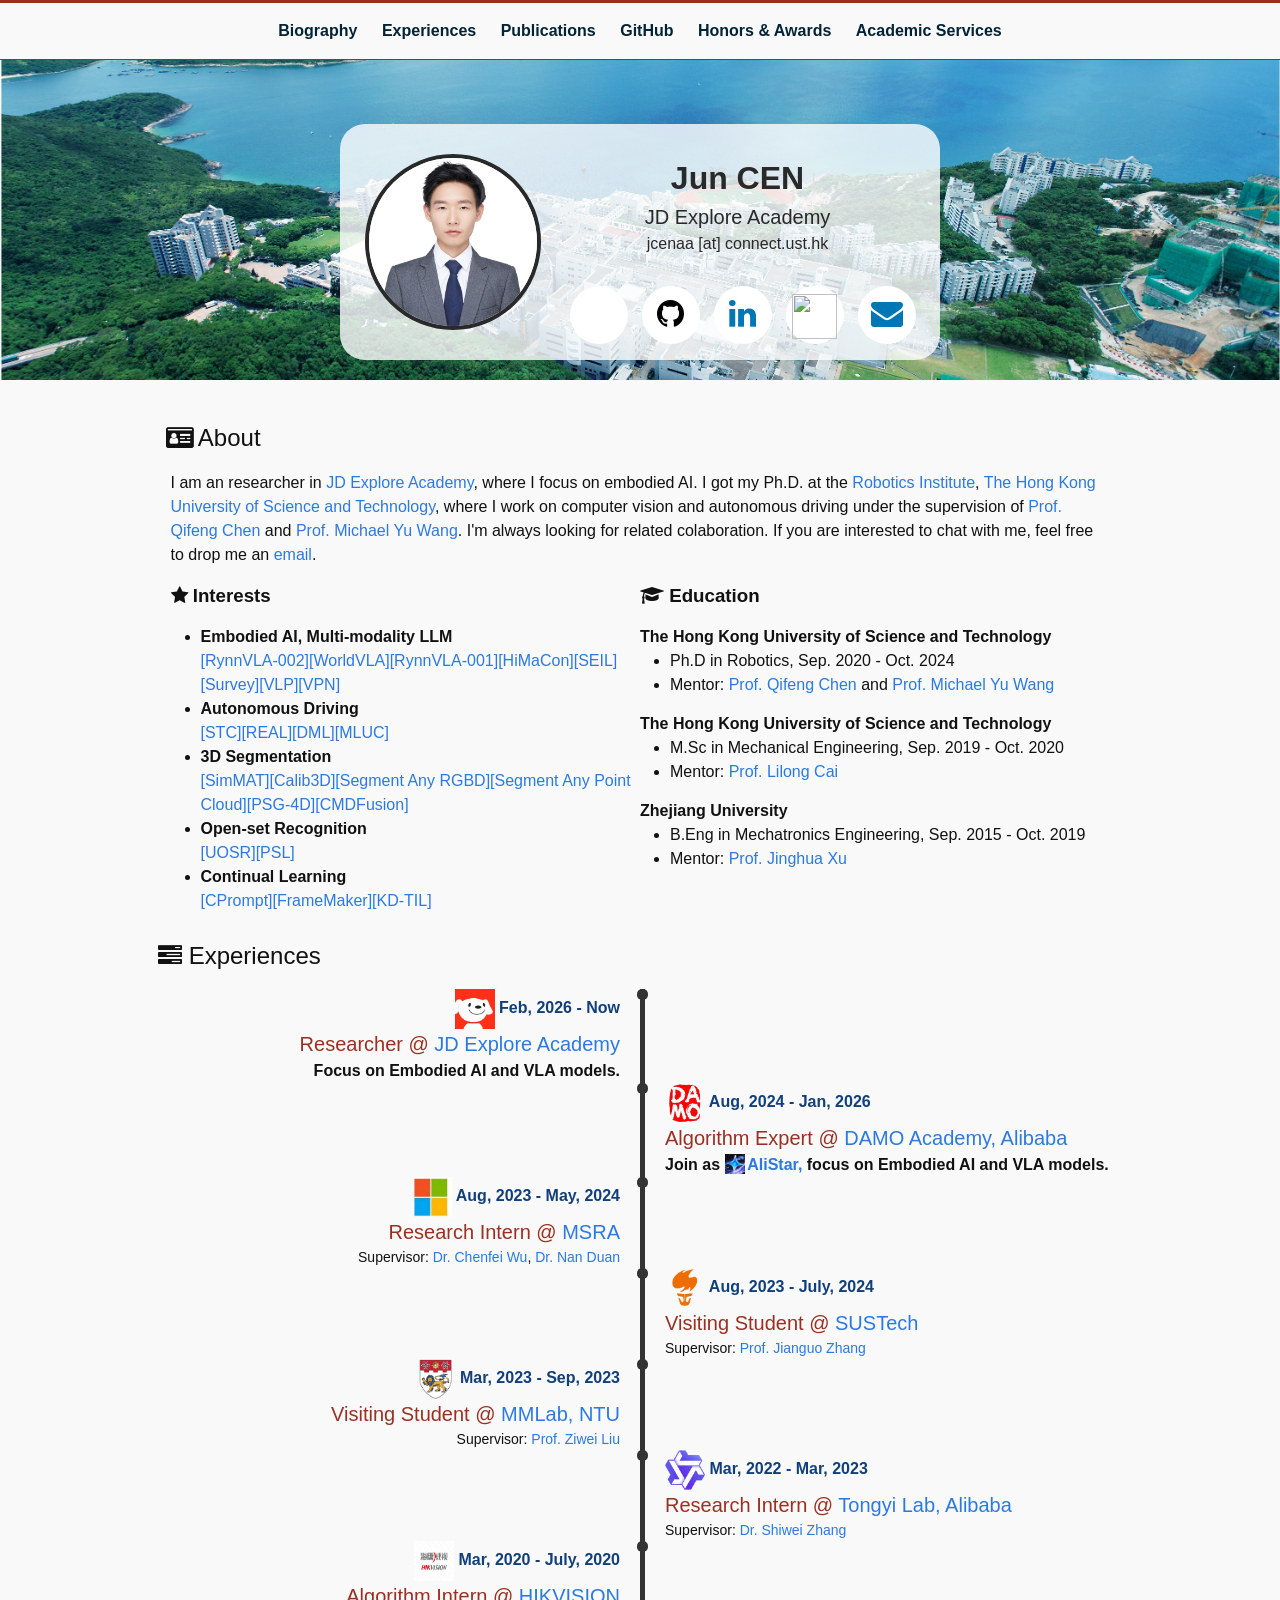
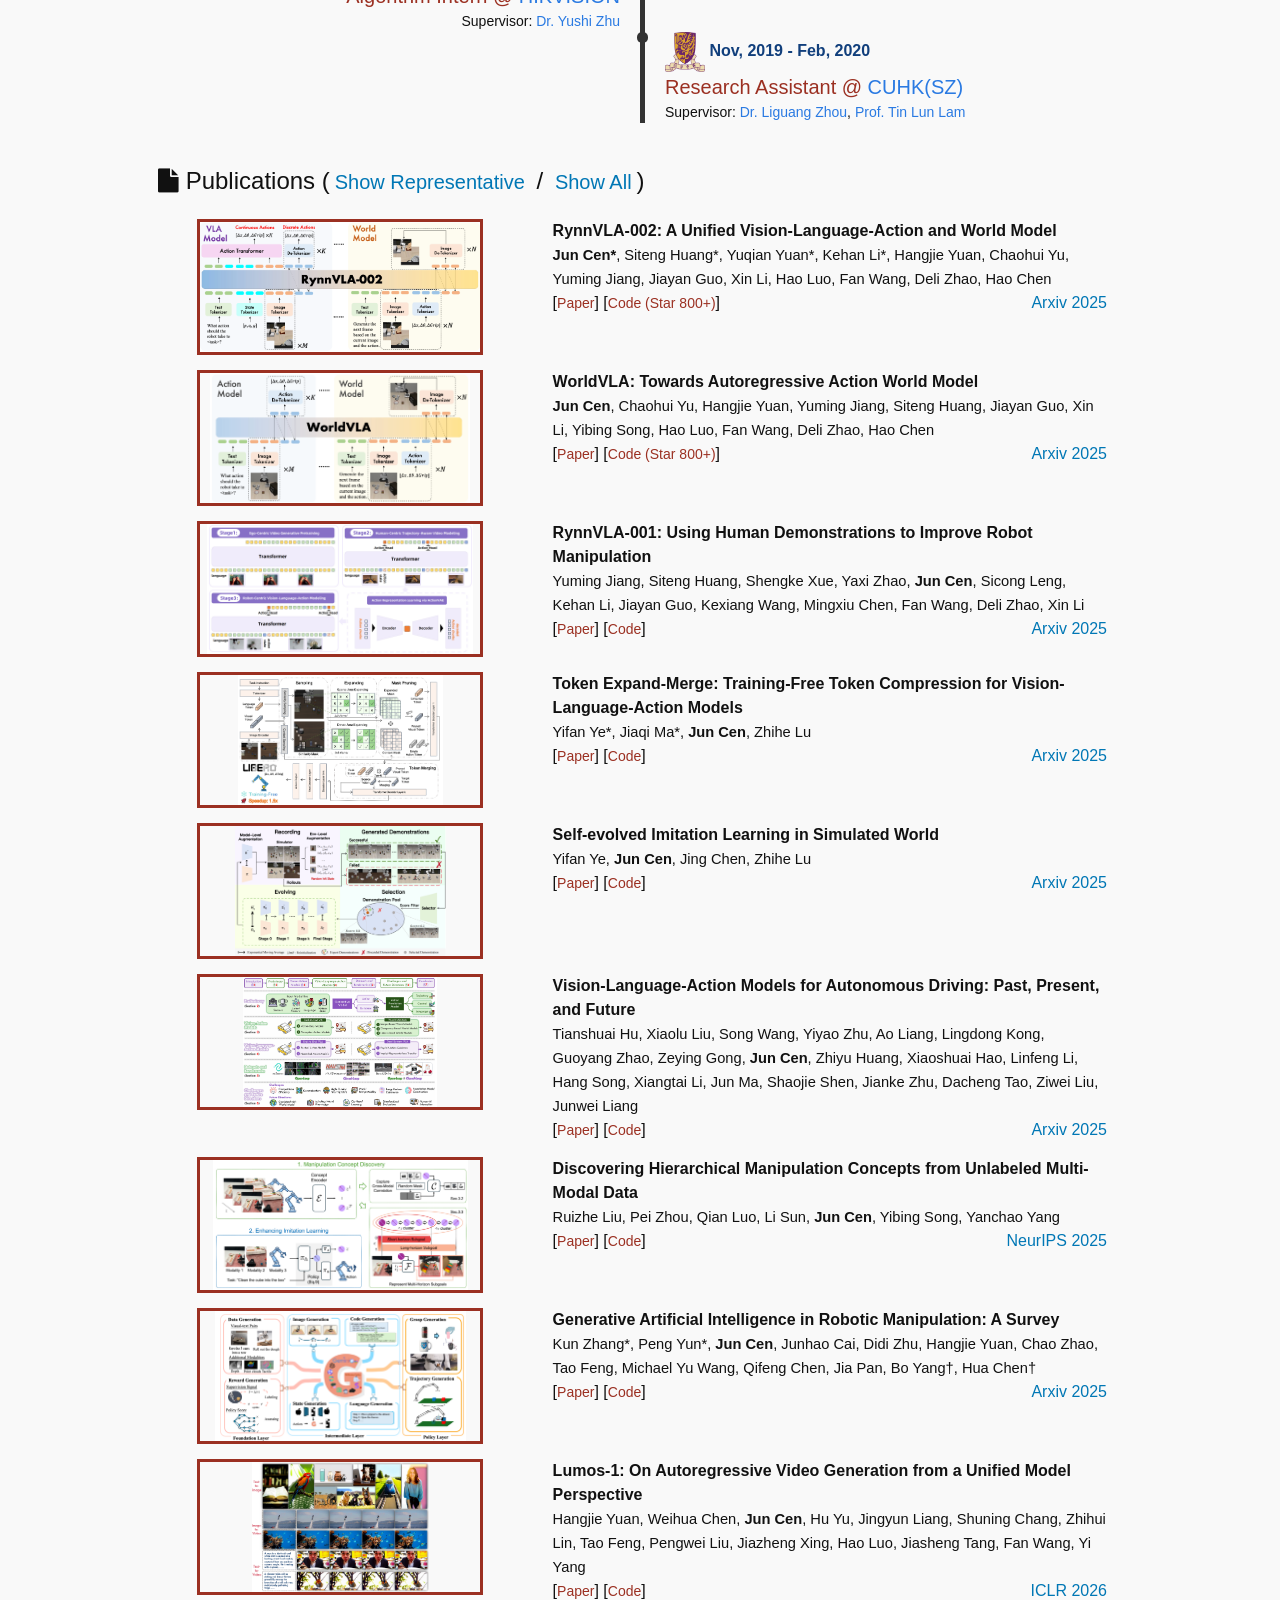
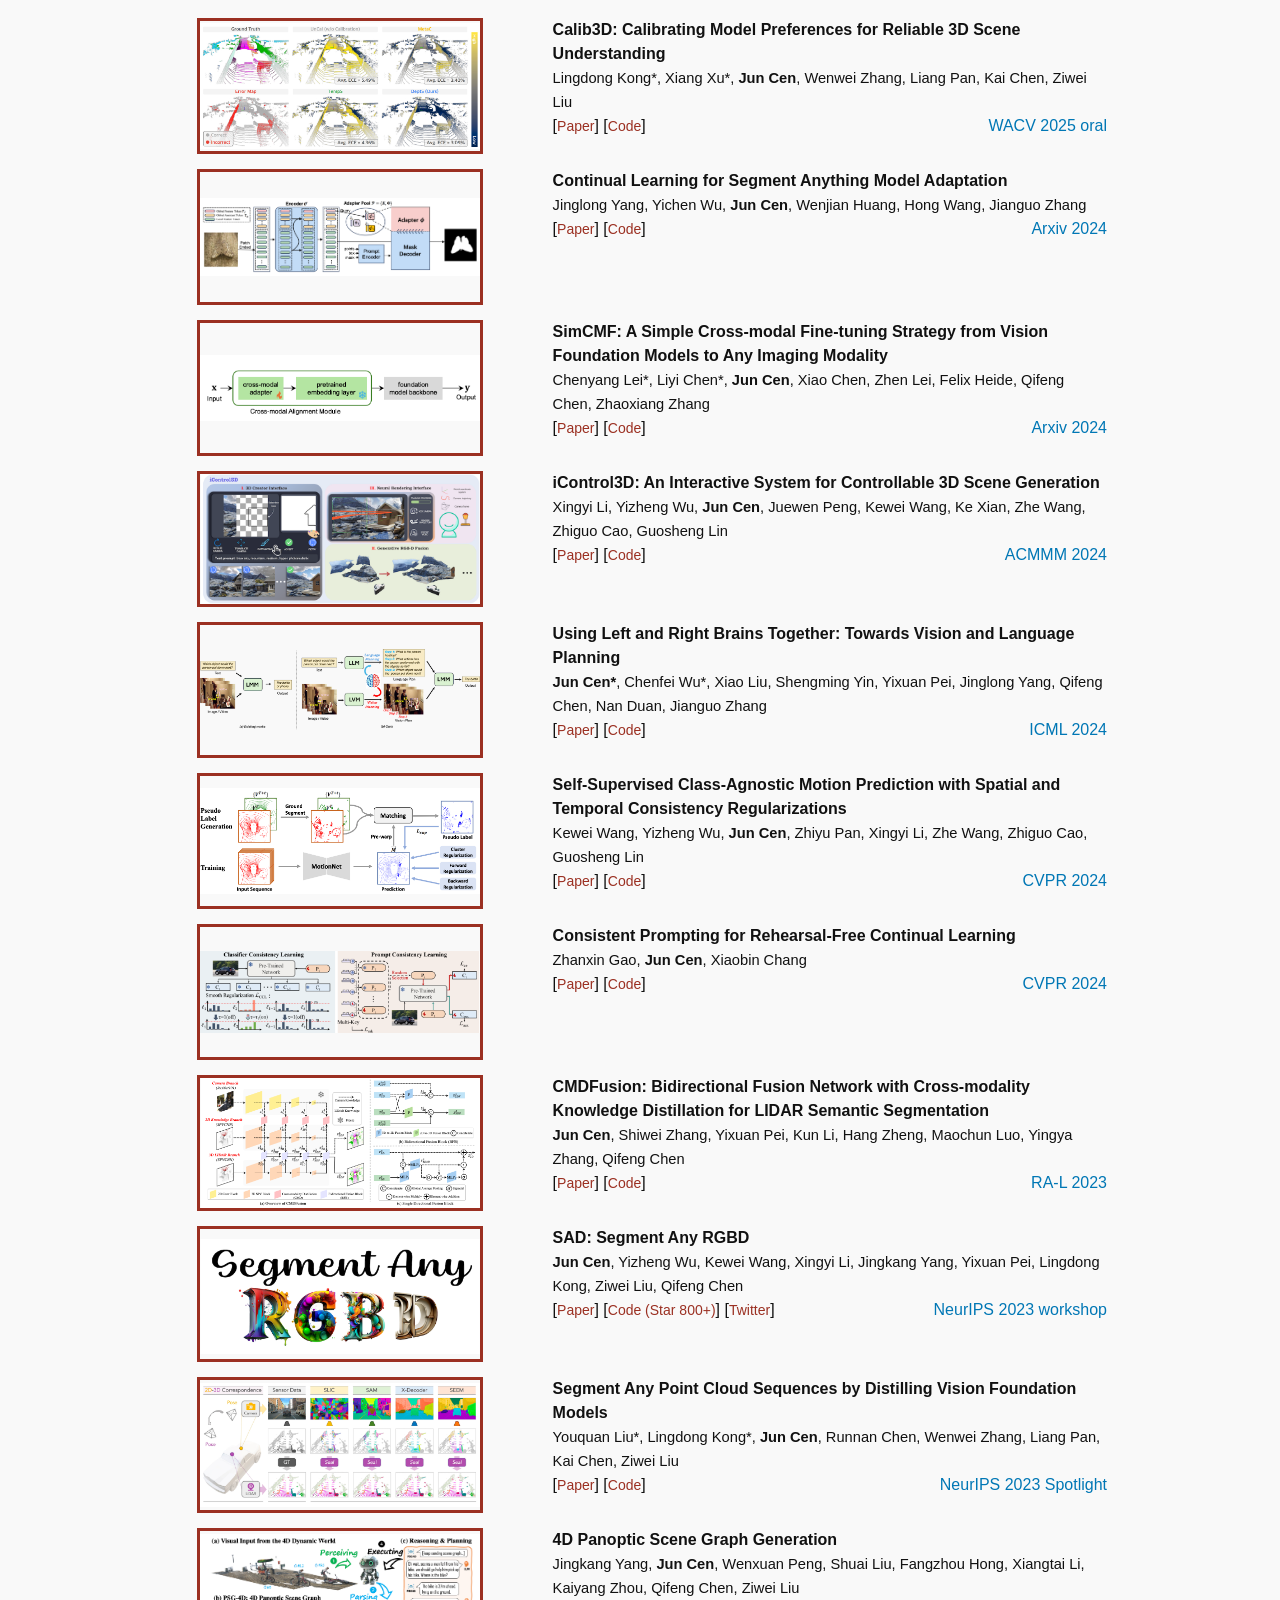
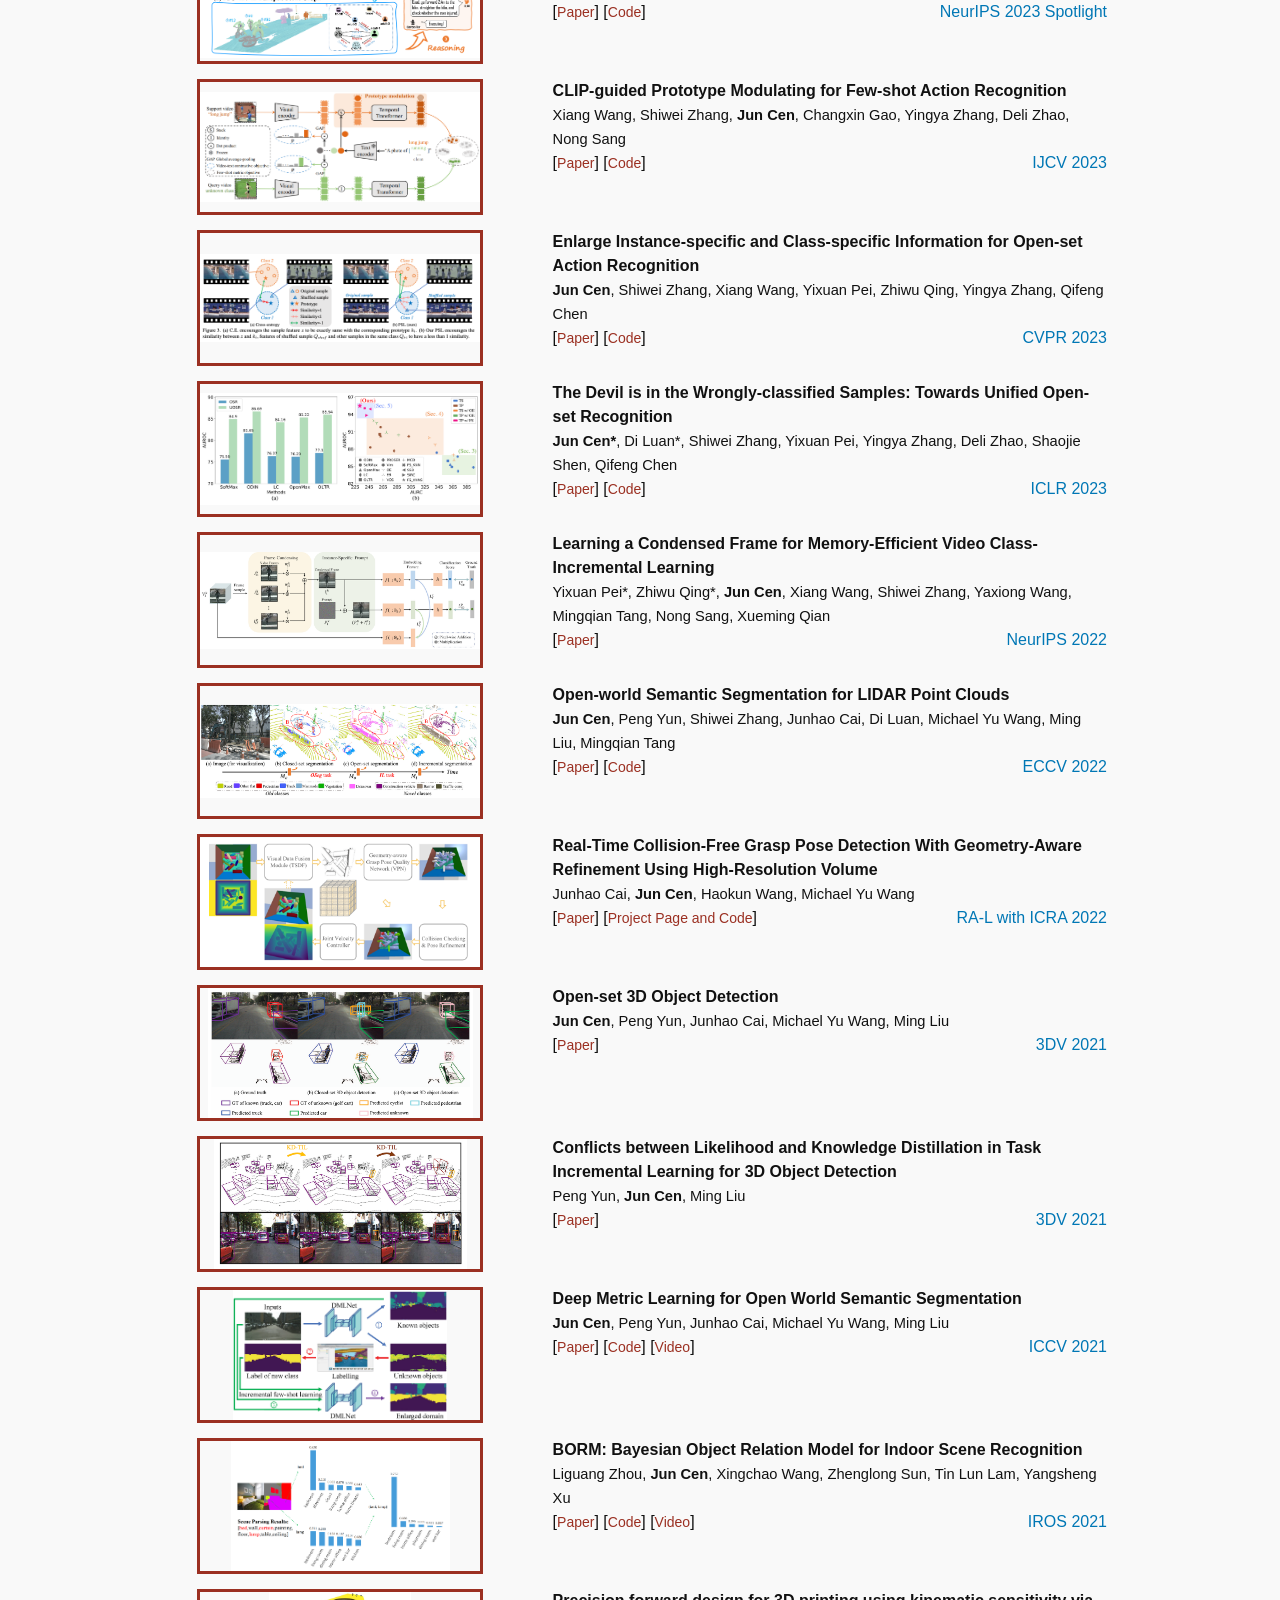
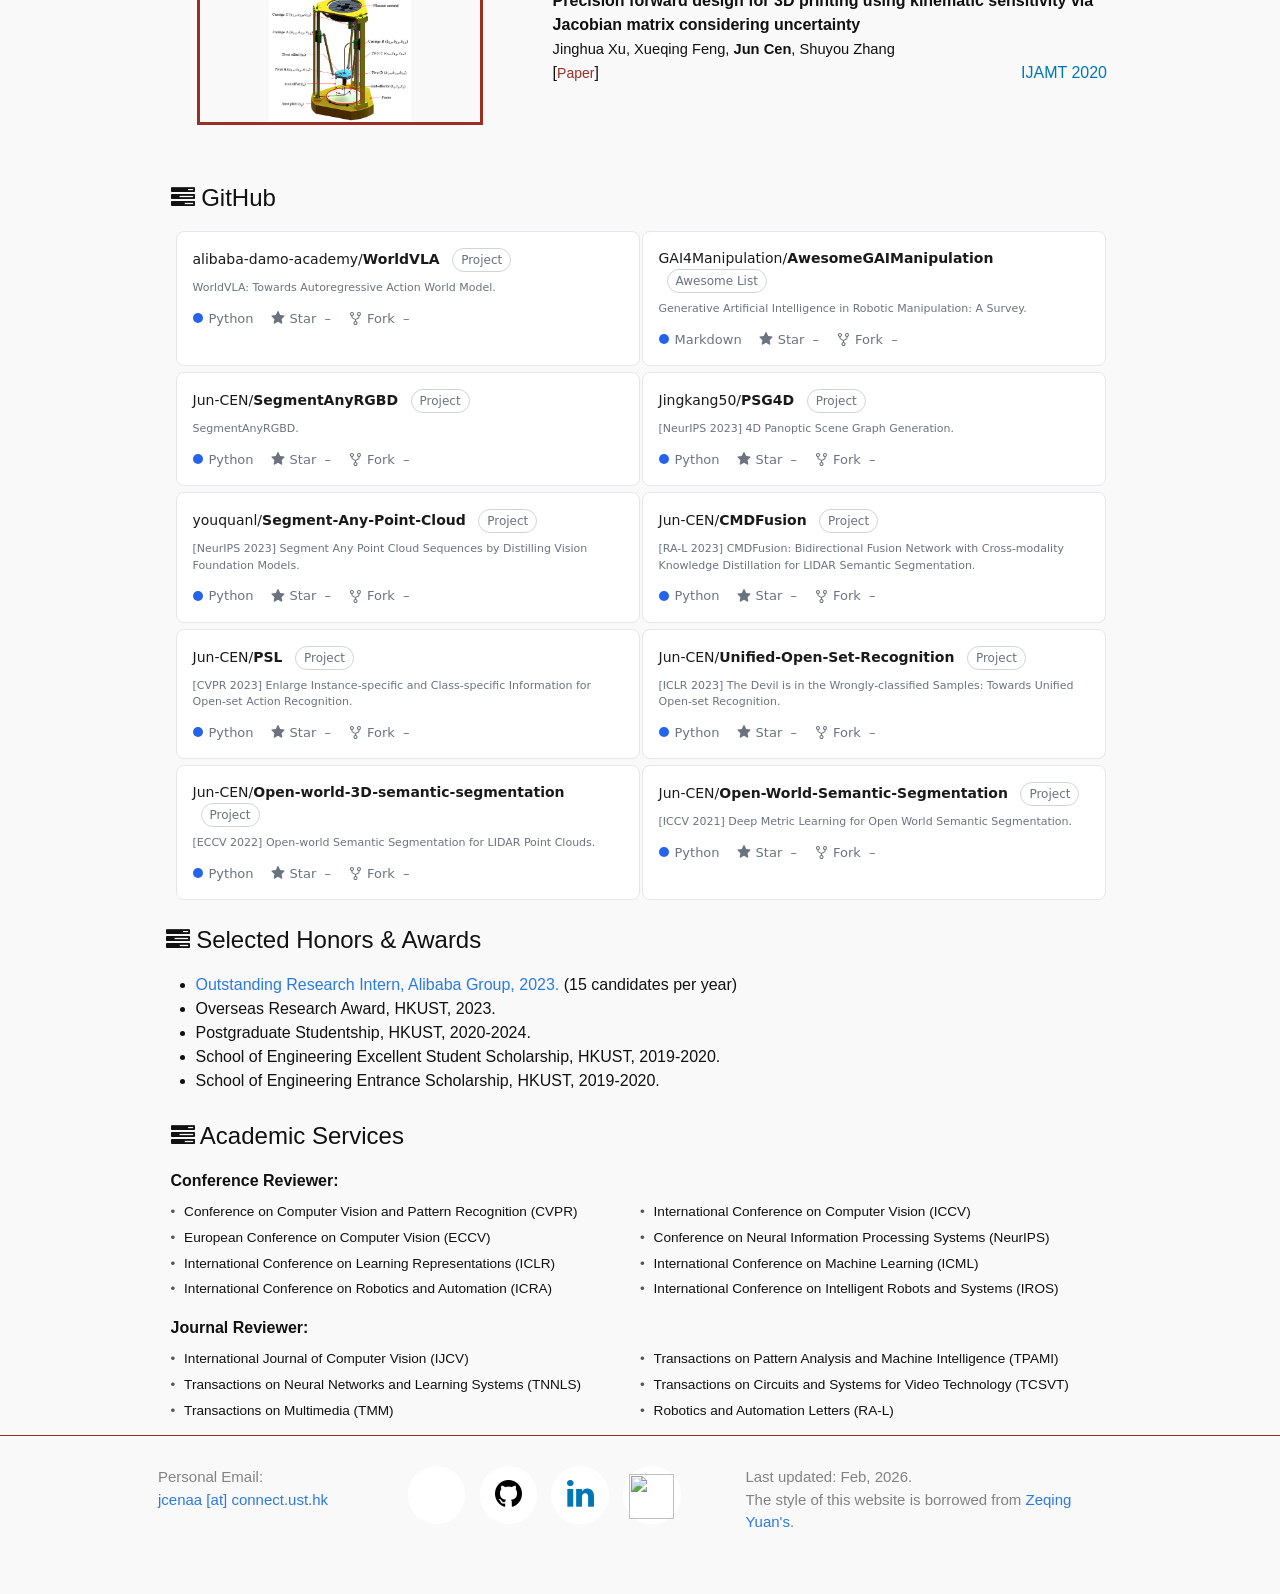
==== public/index.html @ 8b634d5b "Add public folder for Cloudflare deployment" ====
<!DOCTYPE html>
<html>

  <head>

  <!-- Global site tag (gtag.js) - Google Analytics -->
  <!-- <script async src="https://www.googletagmanager.com/gtag/js?id=G-RFR2GFKT75"></script>
  <script>
    window.dataLayer = window.dataLayer || [];
    function gtag(){dataLayer.push(arguments);}
    gtag('js', new Date());
  
    gtag('config', 'G-RFR2GFKT75');
  </script> -->
  <!-- Google Tag Manager -->
  <!-- <script>(function(w,d,s,l,i){w[l]=w[l]||[];w[l].push({'gtm.start':
  new Date().getTime(),event:'gtm.js'});var f=d.getElementsByTagName(s)[0],
  'https://www.googletagmanager.com/gtm.js?id='+i+dl;f.parentNode.insertBefore(j,f);
  j=d.createElement(s),dl=l!='dataLayer'?'&l='+l:'';j.async=true;j.src=
  })(window,document,'script','dataLayer','GTM-NC38VTD');</script> -->
  <!-- End Google Tag Manager -->

  <meta charset="utf-8">
  <meta http-equiv="X-UA-Compatible" content="IE=edge">
  <!-- <meta http-equiv="refresh" content="0; URL=https://cs.stanford.edu/~leoyuan/"> -->

  <meta name="viewport" content="width=device-width, initial-scale=1">
	  
	<!-- <meta name="google-site-verification" content="u_--0s_Uw50r4zCgRrzltkmFhNCduYOJwPGlKVTuNJU" /> -->

  <title>Jun CEN</title>
  <meta name="description" lang="en" content="This is an academic website for Will Hua">
  <meta name="keywords" lang="en" content="Jun CEN" />
  

  <link rel="shortcut icon" href="images/J.jpeg">
  <link rel="stylesheet" href="main.css">
  <link rel="stylesheet" href="css/custom.css">
  <link rel="stylesheet" href="https://maxcdn.bootstrapcdn.com/font-awesome/4.7.0/css/font-awesome.min.css">
  <link rel="stylesheet" href="css/academicons.css"/>
  <link rel="stylesheet" href="https://cdn.jsdelivr.net/gh/jpswalsh/academicons@1/css/academicons.min.css">


  <script src="js/jquery-2.1.3.min.js"> </script>

  <!--[if lt IE 9]>
<script src="//cdnjs.cloudflare.com/ajax/libs/html5shiv/r29/html5.min.js">
</script>
<![endif]-->

  <script type="text/javascript">
    function ShowHide(divId, linkDivId) {
        if(document.getElementById(divId).style.display == 'none') {
            document.getElementById(divId).style.display='block';
            document.getElementById(linkDivId).style.display='none'; // Hide the "read more" link
        }
        else {
            document.getElementById(divId).style.display = 'none';
        }
    }
  </script>

  <style>
    /* 为所有列表项设置样式 */
    li.indented {
        position: relative;
        padding-left: 90px; /* 这是对齐效果的关键，可以根据实际内容调整这个值 */
    }

    li.indented::before {
        content: attr(data-date);
        position: absolute;
        left: 0;
        top: 0;
        white-space: nowrap;
    }
  </style>
  

  
</head>


<body>

    <!-- Google Tag Manager (noscript) -->
<!-- <noscript><iframe src="https://www.googletagmanager.com/ns.html?id=GTM-NC38VTD"
height="0" width="0" style="display:none;visibility:hidden"></iframe></noscript> -->
<!-- End Google Tag Manager (noscript) -->

    <header class="site-header">

  <div class="wrapper">
<nav class="site-nav">
  <a href="#" class="menu-icon">
    <svg viewBox="0 0 18 15">
      <path fill="#424242" d="M18,1.484c0,0.82-0.665,1.484-1.484,1.484H1.484C0.665,2.969,0,2.304,0,1.484l0,0C0,0.665,0.665,0,1.484,0 h15.031C17.335,0,18,0.665,18,1.484L18,1.484z"/>
      <path fill="#424242" d="M18,7.516C18,8.335,17.335,9,16.516,9H1.484C0.665,9,0,8.335,0,7.516l0,0c0-0.82,0.665-1.484,1.484-1.484 h15.031C17.335,6.031,18,6.696,18,7.516L18,7.516z"/>
      <path fill="#424242" d="M18,13.516C18,14.335,17.335,15,16.516,15H1.484C0.665,15,0,14.335,0,13.516l0,0 c0-0.82,0.665-1.484,1.484-1.484h15.031C17.335,12.031,18,12.696,18,13.516L18,13.516z"/>
    </svg>
  </a>

  <div class="trigger">
    <a class="page-link" href="#bio"><b>Biography</b></a>
    <a class="page-link" href="#timeline"><b>Experiences</b></a>
    <a class="page-link" href="#publications"><b>Publications</b></a>
    <a class="page-link" href="#codebase"><b>GitHub</b></a>
    <a class="page-link" href="#awards"><b>Honors & Awards</b></a>
    <a class="page-link" href="#academicservices"><b>Academic Services </b></a>
    <!--<a class="page-link" href="#otherprojects">Projects</a>-->
    <!-- Button for Posts -->
  </div>
</nav>
  </div>
</header>

  <div id="profile-cover" class="cover shallow-bg img-responsive"> 
    <div id="profile-namecard" class="profile-wrapper wrapper-light">
      <div id="my-pic" class="profile-col profile-col-1">
        <img id="profile-avatar" src="images/myself.jpg" alt="Me" class="circle-img border-dark"-/>
      </div>
      <div id="my-contact" class="profile-col profile-col-2">
        <div id="my-name" class="text-grey-dark">
          Jun CEN<br>
        </div>
        <div id="my-title" class="text-grey">
          JD Explore Academy
        </div>
        <div id="my-email" class="text-grey-light">
          jcenaa [at] connect.ust.hk
        </div>

	</div>
        <div class="social-media">
          <a href="https://scholar.google.com/citations?user=7SKAhBwAAAAJ&hl=en" target="_blank" class="icon-button linkedin">
          <i class="ai ai-google-scholar-square icon-linkedin"></i>
            <span></span>
          </a>

          <a href="https://github.com/Jun-CEN" target="_blank" class="icon-button github">
            <i class="fa fa-github icon-github"></i>
            <span></span>
          </a>

          <a href="https://www.linkedin.com/in/jun-cen-45b995219/" target="_blank" class="icon-button linkedin">
            <i class="fa fa-linkedin icon-linkedin"></i>
            <span></span>
          </a>
         
          <!-- <a href="work/Resume_Jun_CEN.pdf" target="_blank" class="icon-button github">
            <i class="ai ai-cv icon-github"></i>
            <span></span>
          </a> -->
          <a href="https://www.xiaohongshu.com/user/profile/616ae887000000000201f2fa" class="icon-button xiaohongshu" aria-label="小红书" target="_blank" rel="noopener noreferrer">
            <i> <img src="https://cdn.simpleicons.org/xiaohongshu/FF2D55" alt="" width="45" height="45" style="vertical-align:middle;"> </i>
            <span></span>
          </a>

          <a href="mailto:jcenaa@connect.ust.hk" target="_blank" class="icon-button linkedin">
            <i class="fa fa-envelope icon-linkedin"></i>
            <span></span>
          </a>
        </div>
      </div>

      <!-- <div id="my-desc" class="profile-col profile-col-2 hide">
        <div id="my-desc-title">
          Another me.
        </div>
        <div id="my-desc-content">
          I enjoy running, traveling, hiking, movies, music and so much more<br>
        </div>
      </div> -->
    </div>
  </div>
  <!-- <script type="text/javascript">
    function deepFeature()
    {
      $('#profile-avatar').attr('src', 'images/self-portrait/deep-me.jpg');
      $('#profile-avatar').removeClass('border-dark');
      $('#profile-avatar').addClass('border-bright');

      $('#profile-cover').removeClass('shallow-bg');
      $('#profile-cover').addClass('deep-bg');
      
      $('#profile-namecard').removeClass('wrapper-light');
      $('#profile-namecard').addClass('wrapper-dark');
      
      $('#my-desc').removeClass('hide');
      $('#my-contact').addClass('hide');    
      // console.log('Move in now...');
    }

    function shallowFeature()
    {
      $('#profile-avatar').attr('src', 'images/self-portrait/me.jpg');
      $('#profile-avatar').removeClass('border-bright');
      $('#profile-avatar').addClass('border-dark');

      $('#profile-cover').removeClass('deep-bg');
      $('#profile-cover').addClass('shallow-bg');
      
      $('#profile-namecard').removeClass('wrapper-dark');
      $('#profile-namecard').addClass('wrapper-light');
      
      $('#my-contact').removeClass('hide');
      $('#my-desc').addClass('hide');
      // console.log('Move out now...');
    }

    $(function() { 
      $('#my-pic').hover(deepFeature, shallowFeature);
    })

  </script> -->

<div class="page-content">
<div class="wrapper">
<div id="bio" class="bio">

  <h1 class="md-heading text-left">
    <i class="fa fa-id-card" aria-hidden="true"></i>
    About
  </h1>
  <div class="bio-body" style="overflow:hidden;">
    <p>
      I am an researcher in <a href="https://baike.baidu.com/item/%E4%BA%AC%E4%B8%9C%E6%8E%A2%E7%B4%A2%E7%A0%94%E7%A9%B6%E9%99%A2/58115352" target="_blank">JD Explore Academy</a>, where I focus on embodied AI.
I got my Ph.D. at the <a href="http://ri.ust.hk" target="_blank">Robotics Institute</a>, <a href="https://www.ust.hk" target="_blank">The Hong Kong University of Science and Technology</a>, where I work on computer vision and autonomous driving under the supervision of <a href="https://cqf.io/" target="_blank">Prof. Qifeng Chen</a> and <a href="https://scholar.google.com/citations?user=Oo7c22wAAAAJ&hl=zh-CN" target="_blank">Prof. Michael Yu Wang</a>.
 
I'm always looking for related colaboration. If you are interested to chat with me, feel free to drop me an <a href="mailto:jcenaa@connect.ust.hk" target="_blank">email</a>.

      <br>
    </p>

    <div style="width: 50%; float:left">
			<h3>
		    <i class="fa fa-star" aria-hidden="true"></i>
		    <strong>Interests</strong>
			</h3>
      <ul>
        <!-- <li><b>Multi-modality</b></li> -->
        <li><b>Embodied AI, Multi-modality LLM</b></li>
        <a href="https://arxiv.org/pdf/2511.17502" target="_blank">[RynnVLA-002]</a><a href="https://arxiv.org/pdf/2506.21539" target="_blank">[WorldVLA]</a><a href="https://arxiv.org/pdf/2509.15212" target="_blank">[RynnVLA-001]</a><a href="https://neurips.cc/virtual/2025/poster/120127" target="_blank">[HiMaCon]</a><a href="https://arxiv.org/pdf/2509.19460" target="_blank">[SEIL]</a><a href="https://arxiv.org/pdf/2503.03464" target="_blank">[Survey]</a><a href="https://arxiv.org/abs/2402.10534" target="_blank">[VLP]</a><a href="https://ieeexplore.ieee.org/abstract/document/9681231" target="_blank">[VPN]</a>
        <li><b>Autonomous Driving</b></li>
        <a href="https://arxiv.org/abs/2403.13261" target="_blank">[STC]</a><a href="https://arxiv.org/abs/2207.01452" target="_blank">[REAL]</a><a href="https://arxiv.org/abs/2108.04562" target="_blank">[DML]</a><a href="https://arxiv.org/abs/2112.01135" target="_blank">[MLUC]</a>
        <li><b>3D Segmentation</b></li>
        <a href="https://arxiv.org/abs/2409.08083" target="_blank">[SimMAT]</a><a href="https://arxiv.org/abs/2403.17010" target="_blank">[Calib3D]</a><a href="https://arxiv.org/abs/2305.14207" target="_blank">[Segment Any RGBD]</a><a href="https://arxiv.org/abs/2306.09347" target="_blank">[Segment Any Point Cloud]</a><a href="https://arxiv.org/abs/2405.10305" target="_blank">[PSG-4D]</a><a href="https://arxiv.org/abs/2307.04091" target="_blank">[CMDFusion]</a>
        <li><b>Open-set Recognition</b></li>
        <a href="https://openreview.net/forum?id=xLr0I_xYGAs" target="_blank">[UOSR]</a><a href="https://arxiv.org/abs/2303.15467" target="_blank">[PSL]</a>
        <li><b>Continual Learning</b></li>
        <a href="https://arxiv.org/abs/2403.08568" target="_blank">[CPrompt]</a><a href="https://arxiv.org/abs/2211.00833" target="_blank">[FrameMaker]</a><a href="https://ieeexplore.ieee.org/abstract/document/9665922" target="_blank">[KD-TIL]</a>
      </ul>
    </div>

    <div style="width: 50%; float:right">
			<h3>
				<i class="fa fa-graduation-cap" aria-hidden="true"></i>
				<strong>Education</strong>
			</h3>
			<b>The Hong Kong University of Science and Technology</b><br>
			<ul>
        <li>Ph.D in Robotics, Sep. 2020 - Oct. 2024</li>
        <li>Mentor: <a href="https://cqf.io/" target="_blank">Prof. Qifeng Chen</a> and <a href="https://scholar.google.com/citations?user=Oo7c22wAAAAJ&hl=zh-CN" target="_blank">Prof. Michael Yu Wang</a> </li>
      </ul>
      <b>The Hong Kong University of Science and Technology</b><br>
        <ul>
          <li>M.Sc in Mechanical Engineering, Sep. 2019 - Oct. 2020</li>
          <li>Mentor: <a href="https://seng.hkust.edu.hk/about/people/faculty/lilong-cai" target="_blank">Prof. Lilong Cai</a></li>
        </ul>
      <b>Zhejiang University</b><br>
      <ul>
        <li>B.Eng in Mechatronics Engineering, Sep. 2015 - Oct. 2019</li>
        <li>Mentor: <a href="http://me.zju.edu.cn/meenglish/2016/1129/c15493a734703/page.htm" target="_blank">Prof. Jinghua Xu</a></li>
      </ul>
    </div>
  
  </div>
</div>

<!-- <div id="news" class="bio">
  <h1 class="md-heading text-left">
    <i class="fa fa-tasks" aria-hidden="true"></i>
    News
  </h1>  
  <ul>
    	<li class="indented" data-date="[Feb, 2024]"> Give a talk on <a href="https://arxiv.org/pdf/2402.03675.pdf">protein-protein interaction prediction</a> to <a href="https://jian-tang.com/students/">Jian Tang's group</a>. [<a href="files/ppiretrieval.pdf">Slide</a>]</li>
	<li class="indented" data-date="[Dec, 2023]"> Give a talk on <a href="https://arxiv.org/pdf/2304.14621.pdf">structure-based molecule design</a> at LoG2023 Montreal. [<a href="files/mudiff.pdf">Slide</a>][<a href="https://www.youtube.com/watch?v=Z5l-gaV-DUo">Video</a>]</li>
    	<li class="indented" data-date="[Nov, 2023]"> One paper accepted to 2nd Learning on Graphs Conference.</li>
    	<li class="indented" data-date="[Oct, 2023]"> One paper accepted to 37th Conference on Neural Information Processing Systems.</li>
    	<li class="indented" data-date="[Sep, 2023]"> One paper accepted to 12th International Conference on Complex Networks and their Applications.</li>
   	<li class="indented" data-date="[Oct, 2022]"> One paper accepted to 36th Conference on Neural Information Processing Systems, GLFrontiers, and selected for <b><span style="color: red;">Oral</span></b> presentation.</li>
   	<li class="indented" data-date="[Oct, 2022]"> Two papers accepted to 36th Conference on Neural Information Processing Systems, and one paper selected for <b><span style="color: red;">Spotlight</span></b> presentation.</li>
  </ul>
</div> -->

<!-- <div class="wrapper"> -->
  <div id="timeline" class="timeline-brief">
    <h1 class="md-heading text-left">
      <i class="fa fa-tasks" aria-hidden="true"></i>
      Experiences
    </h1>

      <div class="timeline-item">
        <div class="timeline-date">
          <img class="social-icon" src="images/jd_2.png"/>
          Feb, 2026 - Now
        </div>
        <div class="timeline-title">
          Researcher @ <a href="https://baike.baidu.com/item/%E4%BA%AC%E4%B8%9C%E6%8E%A2%E7%B4%A2%E7%A0%94%E7%A9%B6%E9%99%A2/58115352" target="_blank">JD Explore Academy</a>
        </div>
        <div class="timeline-desc">
          <b> Focus on Embodied AI and VLA models. </b>
          <div class="timeline-host">
            <!-- Supervisor: <a href="https://prokia.github.io/">Shuangjia Zheng</a> -->
          </div>
        </div>
      </div>
    
  
    <div class="timeline-body">
      <div class="timeline-item">
        <div class="timeline-date">
          <img class="social-icon" src="images/damo_logo_2.avif"/>
          Aug, 2024 - Jan, 2026
        </div>
        <div class="timeline-title">
          Algorithm Expert @ <a href="https://damo.alibaba.com/?language=zh" target="_blank">DAMO Academy, Alibaba</a>
        </div>
        <div class="timeline-desc">
          <b> Join as <img class="social-icon" src="images/alistar.png" style="width:20px; height:20px; vertical-align:middle; position:relative; top:-2px;"/>&#8201<a href="https://talent.alibaba.com/activity/ali-star?lang=zh" target="_blank">AliStar,</a> focus on Embodied AI and VLA models. </b>
          <div class="timeline-host">
            <!-- Supervisor: <a href="https://prokia.github.io/">Shuangjia Zheng</a> -->
          </div>
        </div>
      </div>
  
      
      <div class="timeline-item">
        <div class="timeline-date">
          <img class="social-icon" src="images/MSRA_3.jpg"/>
          Aug, 2023 - May, 2024
        </div>
        <div class="timeline-title">
          Research Intern @ <a href="https://www.msra.cn/" target="_blank">MSRA</a>
        </div>
        <div class="timeline-desc">
          <div class="timeline-host">
            Supervisor: <a href="https://chenfei-wu.github.io//" target="_blank">Dr. Chenfei Wu</a>, <a href="https://nanduan.github.io//" target="_blank">Dr. Nan Duan</a>
          </div>
        </div>
      </div>
  
      
      <div class="timeline-item">
        <div class="timeline-date">
          <img class="social-icon" src="images/SUSTech_3.png"/>
          Aug, 2023 - July, 2024
        </div>
        <div class="timeline-title">
          Visiting Student @ <a href="https://www.sustech.edu.cn/en/" target="_blank">SUSTech</a>
        </div>
        <div class="timeline-desc">
          <div class="timeline-host">
            Supervisor: <a href="https://www.sustech.edu.cn/en/faculties/zhangjianguo.html" target="_blank">Prof. Jianguo Zhang</a>
          </div>
        </div>
      </div>
  
      
      <div class="timeline-item">
        <div class="timeline-date">
          <img class="social-icon" src="images/ntu_logo_2.png"/>
          Mar, 2023 - Sep, 2023
        </div>
        <div class="timeline-title">
          Visiting Student @ <a href="https://www.mmlab-ntu.com/" target="_blank">MMLab, NTU</a>
        </div>
        <div class="timeline-desc">
        <div class="timeline-host">
          Supervisor: <a href="https://liuziwei7.github.io/" target="_blank">Prof. Ziwei Liu</a>
        </div>
      </div>
      </div>
  
        <div class="timeline-item">
          <div class="timeline-date">
            <img class="social-icon" src="images/tongyi.png"/>
            Mar, 2022 - Mar, 2023
          </div>
          <div class="timeline-title">
            Research Intern @ <a href="https://tongyi.aliyun.com/welcome" target="_blank">Tongyi Lab, Alibaba</a>
          </div>
          <div class="timeline-desc">
            <div class="timeline-host">
              Supervisor: <a href="https://scholar.google.com/citations?user=ZO3OQ-8AAAAJ&hl=en" target="_blank">Dr. Shiwei Zhang</a> 
            </div>
          </div>
        </div>
  
          <div class="timeline-item">
            <div class="timeline-date">
              <img class="social-icon" src="images/hikvision.jpg"/>
              Mar, 2020 - July, 2020
            </div>
            <div class="timeline-title">
              Algorithm Intern @ <a href="https://www.hikvision.com/en/" target="_blank">HIKVISION</a>
            </div>
            <div class="timeline-desc">
              <div class="timeline-host">
                Supervisor: <a href="https://ieeexplore.ieee.org/author/37088529015" target="_blank"> Dr. Yushi Zhu</a>
              </div>
            </div>
          </div>
      
          <div class="timeline-item">
            <div class="timeline-date">
              <img class="social-icon" src="images/cuhk_logo.png"/>
              Nov, 2019 - Feb, 2020
            </div>
            <div class="timeline-title">
              Research Assistant @ <a href="https://www.cuhk.edu.cn/en" target="_blank">CUHK(SZ)</a>
            </div>
            <div class="timeline-desc">
              <div class="timeline-host">
                Supervisor: <a href="https://sites.google.com/view/zhouliguang" target="_blank">Dr. Liguang Zhou</a>, <a href="https://sites.google.com/site/lamtinlun" target="_blank">Prof. Tin Lun Lam</a>
              </div>
            </div>
          </div>
  
    <br>
  </div>
  </div>


<div id="publications" class="publications">
  <h1 class="md-heading text-left">
    <i class="fa fa-file" aria-hidden="true"></i>
    Publications (<button class="custom-button" id="show-selected-btn"> Show Representative </button> / <button class="custom-button" id="show-all-btn"> Show All </button>)
  </h1>



  <div class="pub-list">

    <div class="pub" data-selected="true">
      <div class="pub-left">
        <img class="intro-img frame" src="images/rynnvla002.png">
      </div>
      <div class="pub-right">
        <div class="title">
          RynnVLA-002: A Unified Vision-Language-Action and World Model
        </div>
        <div class="authors">
          <font style="font-size: 11pt;">
            <b>Jun Cen*</b>, Siteng Huang*, Yuqian Yuan*, Kehan Li*, Hangjie Yuan, Chaohui Yu, Yuming Jiang, Jiayan Guo, Xin Li, Hao Luo, Fan Wang, Deli Zhao, Hao Chen
          </font>
        </div>
        <div class="publish">
          <span class="place">Arxiv 2025</span>
          <span class="place"></span>
        </div>
        <div class="tags">
          [<a class="tag" href="https://arxiv.org/pdf/2511.17502" target="_blank">Paper</a>]
          [<a class="tag" href="https://github.com/alibaba-damo-academy/WorldVLA" target="_blank">Code (Star 800+)</a>]
        </div>
      </div>
    </div>

    <div class="pub" data-selected="true">
      <div class="pub-left">
        <img class="intro-img frame" src="images/worldvla.png">
      </div>
      <div class="pub-right">
        <div class="title">
          WorldVLA: Towards Autoregressive Action World Model
        </div>
        <div class="authors">
          <font style="font-size: 11pt;">
            <b>Jun Cen</b>, Chaohui Yu, Hangjie Yuan, Yuming Jiang, Siteng Huang, Jiayan Guo, Xin Li, Yibing Song, Hao Luo, Fan Wang, Deli Zhao, Hao Chen
          </font>
        </div>
        <div class="publish">
          <span class="place">Arxiv 2025</span>
          <span class="place"></span>
        </div>
        <div class="tags">
          [<a class="tag" href="https://arxiv.org/pdf/2506.21539" target="_blank">Paper</a>]
          [<a class="tag" href="https://github.com/alibaba-damo-academy/WorldVLA" target="_blank">Code (Star 800+)</a>]
        </div>
      </div>
    </div>

    <div class="pub" data-selected="false">
      <div class="pub-left">
        <img class="intro-img frame" src="images/RynnVLA-001.png">
      </div>
      <div class="pub-right">
        <div class="title">
          RynnVLA-001: Using Human Demonstrations to Improve Robot Manipulation
        </div>
        <div class="authors">
          <font style="font-size: 11pt;">
            Yuming Jiang, Siteng Huang, Shengke Xue, Yaxi Zhao, <b>Jun Cen</b>, Sicong Leng, Kehan Li, Jiayan Guo, Kexiang Wang, Mingxiu Chen, Fan Wang, Deli Zhao, Xin Li
          </font>
        </div>
        <div class="publish">
          <span class="place">Arxiv 2025</span>
          <span class="place"></span>
        </div>
        <div class="tags">
          [<a class="tag" href="https://arxiv.org/pdf/2509.15212" target="_blank">Paper</a>]
          [<a class="tag" href="https://github.com/alibaba-damo-academy/RynnVLA-001" target="_blank">Code</a>]
        </div>
      </div>
    </div>

    <div class="pub" data-selected="true">
      <div class="pub-left">
        <img class="intro-img frame" src="images/token_merge.png">
      </div>
      <div class="pub-right">
        <div class="title">
          Token Expand-Merge: Training-Free Token Compression for Vision-Language-Action Models
        </div>
        <div class="authors">
          <font style="font-size: 11pt;">
            Yifan Ye*, Jiaqi Ma*, <b>Jun Cen</b>, Zhihe Lu
          </font>
        </div>
        <div class="publish">
          <span class="place">Arxiv 2025</span>
          <span class="place"></span>
        </div>
        <div class="tags">
          [<a class="tag" href="https://arxiv.org/abs/2512.09927" target="_blank">Paper</a>]
          [<a class="tag" href="hhttps://github.com/Jasper-aaa/TEAM-VLA" target="_blank">Code</a>]
        </div>
      </div>
    </div>

    <div class="pub" data-selected="true">
      <div class="pub-left">
        <img class="intro-img frame" src="images/self-evolve.png">
      </div>
      <div class="pub-right">
        <div class="title">
          Self-evolved Imitation Learning in Simulated World
        </div>
        <div class="authors">
          <font style="font-size: 11pt;">
            Yifan Ye, <b>Jun Cen</b>, Jing Chen, Zhihe Lu
          </font>
        </div>
        <div class="publish">
          <span class="place">Arxiv 2025</span>
          <span class="place"></span>
        </div>
        <div class="tags">
          [<a class="tag" href="https://arxiv.org/pdf/2509.19460" target="_blank">Paper</a>]
          [<a class="tag" href="https://github.com/Jasper-aaa/SEIL" target="_blank">Code</a>]
        </div>
      </div>
    </div>

    <div class="pub" data-selected="false">
      <div class="pub-left">
        <img class="intro-img frame" src="images/vla_ad.png">
      </div>
      <div class="pub-right">
        <div class="title">
          Vision-Language-Action Models for Autonomous Driving: Past, Present, and Future
        </div>
        <div class="authors">
          <font style="font-size: 11pt;">
           Tianshuai Hu, Xiaolu Liu, Song Wang, Yiyao Zhu, Ao Liang, Lingdong Kong, Guoyang Zhao, Zeying Gong, <b>Jun Cen</b>, Zhiyu Huang, Xiaoshuai Hao, Linfeng Li, Hang Song, Xiangtai Li, Jun Ma, Shaojie Shen, Jianke Zhu, Dacheng Tao, Ziwei Liu, Junwei Liang
          </font>
        </div>
        <div class="publish">
          <span class="place">Arxiv 2025</span>
          <span class="place"></span>
        </div>
        <div class="tags">
          [<a class="tag" href="https://arxiv.org/abs/2512.16760" target="_blank">Paper</a>]
          [<a class="tag" href="https://github.com/worldbench/awesome-vla-for-ad" target="_blank">Code</a>]
        </div>
      </div>
    </div>

    <div class="pub" data-selected="false">
      <div class="pub-left">
        <img class="intro-img frame" src="images/Himacon.png">
      </div>
      <div class="pub-right">
        <div class="title">
          Discovering Hierarchical Manipulation Concepts from Unlabeled Multi-Modal Data
        </div>
        <div class="authors">
          <font style="font-size: 11pt;">
            Ruizhe Liu, Pei Zhou, Qian Luo, Li Sun, <b>Jun Cen</b>, Yibing Song, Yanchao Yang
          </font>
        </div>
        <div class="publish">
          <span class="place">NeurIPS 2025</span>
          <span class="place"></span>
        </div>
        <div class="tags">
          [<a class="tag" href="" target="_blank">Paper</a>]
          [<a class="tag" href="" target="_blank">Code</a>]
        </div>
      </div>
    </div>

        <div class="pub" data-selected="true">
          <div class="pub-left">
            <img class="intro-img frame" src="images/survey.png">
          </div>
          <div class="pub-right">
            <div class="title">
              Generative Artificial Intelligence in Robotic Manipulation: A Survey
            </div>
            <div class="authors">
              <font style="font-size: 11pt;">
                Kun Zhang*, Peng Yun*, <b>Jun Cen</b>, Junhao Cai, Didi Zhu, Hangjie Yuan, Chao Zhao, Tao Feng, Michael Yu Wang, Qifeng Chen, Jia Pan, Bo Yang†, Hua Chen†
              </font>
            </div>
            <div class="publish">
              <span class="place">Arxiv 2025</span>
              <span class="place"></span>
            </div>
            <div class="tags">
              [<a class="tag" href="https://arxiv.org/pdf/2503.03464" target="_blank">Paper</a>]
              [<a class="tag" href="https://github.com/GAI4Manipulation/AwesomeGAIManipulation" target="_blank">Code</a>]
            </div>
          </div>
        </div>

        <div class="pub" data-selected="false">
          <div class="pub-left">
            <img class="intro-img frame" src="images/lumos.png">
          </div>
          <div class="pub-right">
            <div class="title">
              Lumos-1: On Autoregressive Video Generation from a Unified Model Perspective
            </div>
            <div class="authors">
              <font style="font-size: 11pt;">
                Hangjie Yuan, Weihua Chen, <b>Jun Cen</b>, Hu Yu, Jingyun Liang, Shuning Chang, Zhihui Lin, Tao Feng, Pengwei Liu, Jiazheng Xing, Hao Luo, Jiasheng Tang, Fan Wang, Yi Yang
              </font>
            </div>
            <div class="publish">
              <span class="place">ICLR 2026</span>
              <span class="place"></span>
            </div>
            <div class="tags">
              [<a class="tag" href="https://arxiv.org/pdf/2507.08801" target="_blank">Paper</a>]
              [<a class="tag" href="https://github.com/alibaba-damo-academy/Lumos" target="_blank">Code</a>]
            </div>
          </div>
        </div>

        <div class="pub" data-selected="false">
          <div class="pub-left">
            <img class="intro-img frame" src="images/wacv25.png">
          </div>
          <div class="pub-right">
            <div class="title">
              Calib3D: Calibrating Model Preferences for Reliable 3D Scene Understanding
            </div>
            <div class="authors">
              <font style="font-size: 11pt;">
                Lingdong Kong*, Xiang Xu*, <b>Jun Cen</b>, Wenwei Zhang, Liang Pan, Kai Chen, Ziwei Liu
              </font>
            </div>
            <div class="publish">
              <span class="place">WACV 2025 oral</span>
              <span class="place"></span>
            </div>
            <div class="tags">
              [<a class="tag" href="https://arxiv.org/pdf/2403.17010" target="_blank">Paper</a>]
              [<a class="tag" href="https://github.com/ldkong1205/Calib3D" target="_blank">Code</a>]
            </div>
          </div>
        </div>

        <div class="pub" data-selected="false">
          <div class="pub-left">
            <img class="intro-img frame" src="images/samcl.png">
          </div>
          <div class="pub-right">
            <div class="title">
              Continual Learning for Segment Anything Model Adaptation
            </div>
            <div class="authors">
              <font style="font-size: 11pt;">
                Jinglong Yang, Yichen Wu, <b>Jun Cen</b>, Wenjian Huang, Hong Wang, Jianguo Zhang
              </font>
            </div>
            <div class="publish">
              <span class="place">Arxiv 2024</span>
              <span class="place"></span>
            </div>
            <div class="tags">
              [<a class="tag" href="https://arxiv.org/pdf/2412.06418" target="_blank">Paper</a>]
              [<a class="tag" href="https://github.com/yangjl1215/CoSAM" target="_blank">Code</a>]
            </div>
          </div>
        </div>

        <div class="pub" data-selected="false">
          <div class="pub-left">
            <img class="intro-img frame" src="images/simcmf.png">
          </div>
          <div class="pub-right">
            <div class="title">
              SimCMF: A Simple Cross-modal Fine-tuning Strategy from Vision Foundation Models to Any Imaging Modality
            </div>
            <div class="authors">
              <font style="font-size: 11pt;">
                Chenyang Lei*, Liyi Chen*, <b>Jun Cen</b>, Xiao Chen, Zhen Lei, Felix Heide, Qifeng Chen, Zhaoxiang Zhang
              </font>
            </div>
            <div class="publish">
              <span class="place">Arxiv 2024</span>
              <span class="place"></span>
            </div>
            <div class="tags">
              [<a class="tag" href="https://arxiv.org/pdf/2411.18669" target="_blank">Paper</a>]
              [<a class="tag" href="https://github.com/mt-cly/SimCMF" target="_blank">Code</a>]
            </div>
          </div>
        </div>

        <div class="pub" data-selected="false">
          <div class="pub-left">
            <img class="intro-img frame" src="images/mm24.png">
          </div>
          <div class="pub-right">
            <div class="title">
              iControl3D: An Interactive System for Controllable 3D Scene Generation
            </div>
            <div class="authors">
              <font style="font-size: 11pt;">
                Xingyi Li, Yizheng Wu, <b>Jun Cen</b>, Juewen Peng, Kewei Wang, Ke Xian, Zhe Wang, Zhiguo Cao, Guosheng Lin
              </font>
            </div>
            <div class="publish">
              <span class="place">ACMMM 2024</span>
              <span class="place"></span>
            </div>
            <div class="tags">
              [<a class="tag" href="https://arxiv.org/pdf/2408.01678" target="_blank">Paper</a>]
              [<a class="tag" href="https://github.com/xingyi-li/iControl3D" target="_blank">Code</a>]
            </div>
          </div>
        </div>
        
        <div class="pub" data-selected="true">
          <div class="pub-left">
            <img class="intro-img frame" src="images/VLP.png">
          </div>
          <div class="pub-right">
            <div class="title">
              Using Left and Right Brains Together: Towards Vision and Language Planning
            </div>
            <div class="authors">
              <font style="font-size: 11pt;">
                <b>Jun Cen*</b>, Chenfei Wu*, Xiao Liu, Shengming Yin, Yixuan Pei, Jinglong Yang, Qifeng Chen, Nan Duan, Jianguo Zhang
              </font>
            </div>
            <div class="publish">
              <span class="place">ICML 2024</span>
              <span class="place"></span>
            </div>
            <div class="tags">
              [<a class="tag" href="https://arxiv.org/abs/2402.10534" target="_blank">Paper</a>]
              [<a class="tag" href="https://github.com/Jun-CEN" target="_blank">Code</a>]
            </div>
          </div>
        </div>
        
        <div class="pub">
          <div class="pub-left">
            <img class="intro-img frame" src="images/cvpr24-mp.png">
          </div>
          <div class="pub-right">
            <div class="title">
              Self-Supervised Class-Agnostic Motion Prediction with Spatial and Temporal Consistency Regularizations
            </div>
            <div class="authors">
              <font style="font-size: 11pt;">
                Kewei Wang, Yizheng Wu, <b>Jun Cen</b>, Zhiyu Pan, Xingyi Li, Zhe Wang, Zhiguo Cao, Guosheng Lin
              </font>
            </div>
            <div class="publish">
              <span class="place">CVPR 2024</span>
              <span class="place"></span>
            </div>
            <div class="tags">
              [<a class="tag" href="https://arxiv.org/abs/2403.13261" target="_blank">Paper</a>]
              [<a class="tag" href="https://github.com/kwwcv/SelfMotion" target="_blank">Code</a>]
            </div>
          </div>
        </div>
        
        <div class="pub">
          <div class="pub-left">
            <img class="intro-img frame" src="images/cvpr24-il.png">
          </div>
          <div class="pub-right">
            <div class="title">
              Consistent Prompting for Rehearsal-Free Continual Learning
            </div>
            <div class="authors">
              <font style="font-size: 11pt;">
                Zhanxin Gao, <b>Jun Cen</b>, Xiaobin Chang
              </font>
            </div>
            <div class="publish">
              <span class="place">CVPR 2024</span>
              <span class="place"></span>
            </div>
            <div class="tags">
              [<a class="tag" href="https://arxiv.org/abs/2403.08568" target="_blank">Paper</a>]
              [<a class="tag" href="https://github.com/Zhanxin-Gao/CPrompt" target="_blank">Code</a>]
            </div>
          </div>
        </div>
        
        <div class="pub" data-selected="true">
          <div class="pub-left">
            <img class="intro-img frame" src="images/iros_2023.png">
          </div>
          <div class="pub-right">
            <div class="title">
              CMDFusion: Bidirectional Fusion Network with Cross-modality Knowledge Distillation for LIDAR Semantic Segmentation
            </div>
            <div class="authors">
              <font style="font-size: 11pt;">
                <b>Jun Cen</b>, Shiwei Zhang, Yixuan Pei, Kun Li, Hang Zheng, Maochun Luo, Yingya Zhang, Qifeng Chen
              </font>
            </div>
            <div class="publish">
              <span class="place">RA-L 2023</span>
              <span class="place"></span>
            </div>
            <div class="tags">
              [<a class="tag" href="https://arxiv.org/abs/2307.04091" target="_blank">Paper</a>]
              [<a class="tag" href="https://github.com/Jun-CEN/CMDFusion" target="_blank">Code</a>]
            </div>
          </div>
        </div>

        <div class="pub" data-selected="true">
          <div class="pub-left">
            <img class="intro-img frame" src="images/logo_sad.png">
          </div>
          <div class="pub-right">
            <div class="title">
              SAD: Segment Any RGBD
            </div>
            <div class="authors">
              <font style="font-size: 11pt;">
                <b>Jun Cen</b>, Yizheng Wu, Kewei Wang, Xingyi Li, Jingkang Yang, Yixuan Pei, Lingdong Kong, Ziwei Liu, Qifeng Chen
                <br>
              </font>
            </div>
            <div class="publish">
              <span class="place">NeurIPS 2023 workshop</span>
              <span class="place"></span>
            </div>
            <div class="tags">
              [<a class="tag" href="https://arxiv.org/abs/2305.14207" target="_blank">Paper</a>]
              [<a class="tag" href="https://github.com/Jun-CEN/SegmentAnyRGBD" target="_blank">Code (Star 800+)</a>]
              [<a class="tag" href="https://twitter.com/liuziwei7/status/1651461200956514306?s=46&t=MqA7wuLxDqLOBW0TfTNOMA" target="_blank">Twitter</a>]
            </div>
          </div>
        </div>
        
        <div class="pub">
          <div class="pub-left">
            <img class="intro-img frame" src="images/seg_pt.png">
          </div>
          <div class="pub-right">
            <div class="title">
              Segment Any Point Cloud Sequences by Distilling Vision Foundation Models
            </div>
            <div class="authors">
              <font style="font-size: 11pt;">
                Youquan Liu*, Lingdong Kong*, <b>Jun Cen</b>, Runnan Chen, Wenwei Zhang, Liang Pan, Kai Chen, Ziwei Liu
              </font>
            </div>
            <div class="publish">
              <span class="place">NeurIPS 2023 Spotlight</span>
              <span class="place"></span>
            </div>
            <div class="tags">
              [<a class="tag" href="https://arxiv.org/abs/2306.09347" target="_blank">Paper</a>]
              [<a class="tag" href="https://github.com/youquanl/Segment-Any-Point-Cloud" target="_blank">Code</a>]
            </div>
          </div>
        </div>
        
        <div class="pub">
          <div class="pub-left">
            <img class="intro-img frame" src="images/psg4d.png">
          </div>
          <div class="pub-right">
            <div class="title">
              4D Panoptic Scene Graph Generation
            </div>
            <div class="authors">
              <font style="font-size: 11pt;">
                Jingkang Yang, <b>Jun Cen</b>, Wenxuan Peng, Shuai Liu, Fangzhou Hong, Xiangtai Li, Kaiyang Zhou, Qifeng Chen, Ziwei Liu
              </font>
            </div>
            <div class="publish">
              <span class="place">NeurIPS 2023 Spotlight</span>
              <span class="place"></span>
            </div>
            <div class="tags">
              [<a class="tag" href="https://arxiv.org/abs/2405.10305" target="_blank">Paper</a>]
              [<a class="tag" href="https://github.com/Jingkang50/PSG4D" target="_blank">Code</a>]
            </div>
          </div>
        </div>
        
        <div class="pub">
          <div class="pub-left">
            <img class="intro-img frame" src="images/CLIPFSAR_arch.png">
          </div>
          <div class="pub-right">
            <div class="title">
              CLIP-guided Prototype Modulating for Few-shot Action Recognition
            </div>
            <div class="authors">
              <font style="font-size: 11pt;">
                Xiang Wang, Shiwei Zhang, <b>Jun Cen</b>, Changxin Gao, Yingya Zhang, Deli Zhao, Nong Sang
              </font>
            </div>
            <div class="publish">
              <span class="place">IJCV 2023</span>
              <span class="place"></span>
            </div>
            <div class="tags">
              [<a class="tag" href="https://arxiv.org/abs/2303.02982" target="_blank">Paper</a>]
              [<a class="tag" href="https://github.com/alibaba-mmai-research/CLIP-FSAR" target="_blank">Code</a>]
            </div>
          </div>
        </div>
        
        <div class="pub" data-selected="true">
          <div class="pub-left">
            <img class="intro-img frame" src="images/cvpr_2023.png">
          </div>
          <div class="pub-right">
            <div class="title">
              Enlarge Instance-specific and Class-specific Information for Open-set Action Recognition
            </div>
            <div class="authors">
              <font style="font-size: 11pt;">
                <b>Jun Cen</b>, Shiwei Zhang, Xiang Wang, Yixuan Pei, Zhiwu Qing, Yingya Zhang, Qifeng Chen
              </font>
            </div>
            <div class="publish">
              <span class="place">CVPR 2023</span>
            </div>
            <div class="tags">
              [<a class="tag" href="https://arxiv.org/abs/2303.15467" target="_blank">Paper</a>]
              [<a class="tag" href="https://github.com/Jun-CEN/PSL" target="_blank">Code</a>]
            </div>
          </div>
        </div>
        
        <div class="pub" data-selected="true">
          <div class="pub-left">
            <img class="intro-img frame" src="images/iclr_2023.png">
          </div>
          <div class="pub-right">
            <div class="title">
              The Devil is in the Wrongly-classified Samples: Towards Unified Open-set Recognition
            </div>
            <div class="authors">
              <font style="font-size: 11pt;">
                <b>Jun Cen*</b>, Di Luan*, Shiwei Zhang, Yixuan Pei, Yingya Zhang, Deli Zhao, Shaojie Shen, Qifeng Chen
              </font>
            </div>
            <div class="publish">
              <span class="place">ICLR 2023</span>
            </div>
            <div class="tags">
              [<a class="tag" href="https://openreview.net/forum?id=xLr0I_xYGAs" target="_blank">Paper</a>]
              [<a class="tag" href="https://github.com/Jun-CEN/Unified_Open_Set_Recognition" target="_blank">Code</a>]
            </div>
          </div>
        </div>
        
        <div class="pub">
          <div class="pub-left">
            <img class="intro-img frame" src="images/nips2022.png">
          </div>
          <div class="pub-right">
            <div class="title">
              Learning a Condensed Frame for Memory-Efficient Video Class-Incremental Learning
            </div>
            <div class="authors">
              <font style="font-size: 11pt;">
                Yixuan Pei*, Zhiwu Qing*, <b>Jun Cen</b>, Xiang Wang, Shiwei Zhang, Yaxiong Wang, Mingqian Tang, Nong Sang, Xueming Qian
              </font>
            </div>
            <div class="publish">
              <span class="place">NeurIPS 2022</span>
            </div>
            <div class="tags">
              [<a class="tag" href="https://arxiv.org/abs/2211.00833" target="_blank">Paper</a>]
            </div>
          </div>
        </div>
        
        <div class="pub" data-selected="true">
          <div class="pub-left">
            <img class="intro-img frame" src="images/eccv2022_2.png">
          </div>
          <div class="pub-right">
            <div class="title">
              Open-world Semantic Segmentation for LIDAR Point Clouds
            </div>
            <div class="authors">
              <font style="font-size: 11pt;">
                <b>Jun Cen</b>, Peng Yun, Shiwei Zhang, Junhao Cai, Di Luan, Michael Yu Wang, Ming Liu, Mingqian Tang
              </font>
            </div>
            <div class="publish">
              <span class="place">ECCV 2022</span>
            </div>
            <div class="tags">
              [<a class="tag" href="https://arxiv.org/abs/2207.01452" target="_blank">Paper</a>]
              [<a class="tag" href="https://github.com/Jun-CEN/Open_world_3D_semantic_segmentation" target="_blank">Code</a>]
            </div>
          </div>
        </div>
        
        <div class="pub">
          <div class="pub-left">
            <img class="intro-img frame" src="images/ral2022.png">
          </div>
          <div class="pub-right">
            <div class="title">
              Real-Time Collision-Free Grasp Pose Detection With Geometry-Aware Refinement Using High-Resolution Volume
            </div>
            <div class="authors">
              <font style="font-size: 11pt;">
                Junhao Cai, <b>Jun Cen</b>, Haokun Wang, Michael Yu Wang
              </font>
            </div>
            <div class="publish">
              <span class="place">RA-L with ICRA 2022</span>
            </div>
            <div class="tags">
              [<a class="tag" href="https://ieeexplore.ieee.org/abstract/document/9681231" target="_blank">Paper</a>]
              [<a class="tag" href="https://sites.google.com/view/vpn-icra2022" target="_blank">Project Page and Code</a>]
            </div>
          </div>
        </div>
        
        <div class="pub" data-selected="true">
          <div class="pub-left">
            <img class="intro-img frame" src="images/3dv_2021.png">
          </div>
          <div class="pub-right">
            <div class="title">
              Open-set 3D Object Detection
            </div>
            <div class="authors">
              <font style="font-size: 11pt;">
                <b>Jun Cen</b>, Peng Yun, Junhao Cai, Michael Yu Wang, Ming Liu
              </font>
            </div>
            <div class="publish">
              <span class="place">3DV 2021</span>
            </div>
            <div class="tags">
              [<a class="tag" href="https://arxiv.org/abs/2112.01135" target="_blank">Paper</a>]
            </div>
          </div>
        </div>
        
        <div class="pub">
          <div class="pub-left">
            <img class="intro-img frame" src="images/3dv_il.png">
          </div>
          <div class="pub-right">
            <div class="title">
              Conflicts between Likelihood and Knowledge Distillation in Task Incremental Learning for 3D Object Detection
            </div>
            <div class="authors">
              <font style="font-size: 11pt;">
                Peng Yun, <b>Jun Cen</b>, Ming Liu
              </font>
            </div>
            <div class="publish">
              <span class="place">3DV 2021</span>
            </div>
            <div class="tags">
              [<a class="tag" href="https://ieeexplore.ieee.org/abstract/document/9665922" target="_blank">Paper</a>]
            </div>
          </div>
        </div>
        
        <div class="pub" data-selected="true">
          <div class="pub-left">
            <img class="intro-img frame" src="images/head_3.jpg">
          </div>
          <div class="pub-right">
            <div class="title">
              Deep Metric Learning for Open World Semantic Segmentation
            </div>
            <div class="authors">
              <font style="font-size: 11pt;">
                <b>Jun Cen</b>, Peng Yun, Junhao Cai, Michael Yu Wang, Ming Liu
              </font>
            </div>
            <div class="publish">
              <span class="place">ICCV 2021</span>
            </div>
            <div class="tags">
              [<a class="tag" href="https://arxiv.org/abs/2108.04562" target="_blank">Paper</a>]
              [<a class="tag" href="https://github.com/Jun-CEN/Open-World-Semantic-Segmentation" target="_blank">Code</a>]
              [<a class="tag" href="https://youtu.be/t1vl7MzGb2Q" target="_blank">Video</a>]
            </div>
          </div>
        </div>
        
        <div class="pub">
          <div class="pub-left">
            <img class="intro-img frame" src="images/iros2021.png">
          </div>
          <div class="pub-right">
            <div class="title">
              BORM: Bayesian Object Relation Model for Indoor Scene Recognition
            </div>
            <div class="authors">
              <font style="font-size: 11pt;">
                Liguang Zhou, <b>Jun Cen</b>, Xingchao Wang, Zhenglong Sun, Tin Lun Lam, Yangsheng Xu
              </font>
            </div>
            <div class="publish">
              <span class="place">IROS 2021</span>
            </div>
            <div class="tags">
              [<a class="tag" href="https://arxiv.org/abs/2108.00397" target="_blank">Paper</a>]
              [<a class="tag" href="https://github.com/Jun-CEN/BORM" target="_blank">Code</a>]
              [<a class="tag" href="https://www.youtube.com/watch?v=8lHP-sdNRJ8" target="_blank">Video</a>]
            </div>
          </div>
        </div>
        
        <div class="pub">
          <div class="pub-left">
            <img class="intro-img frame" src="images/printer.png">
          </div>
          <div class="pub-right">
            <div class="title">
              Precision forward design for 3D printing using kinematic sensitivity via Jacobian matrix considering uncertainty
            </div>
            <div class="authors">
              <font style="font-size: 11pt;">
                Jinghua Xu, Xueqing Feng, <b>Jun Cen</b>, Shuyou Zhang
              </font>
            </div>
            <div class="publish">
              <span class="place">IJAMT 2020</span>
            </div>
            <div class="tags">
              [<a class="tag" href="https://link.springer.com/article/10.1007/s00170-020-05940-4" target="_blank">Paper</a>]
            </div>
          </div>
        </div>
        
        
    

	    
	      
      </div>
    </div>

    

  </div>
</div>
</div>
	
<!-- JavaScript to handle button clicks -->
<script>
  // Get the buttons and publications
  const showSelectedBtn = document.getElementById('show-selected-btn');
  const showAllBtn = document.getElementById('show-all-btn');
  const publications = document.querySelectorAll('.pub');

  // Add event listener to 'Show Selected Publication' button
  showSelectedBtn.addEventListener('click', function() {
    publications.forEach(pub => {
      if (pub.getAttribute('data-selected') === 'true') {
        pub.style.display = 'block';  // Show selected publication
      } else {
        pub.style.display = 'none';  // Hide other publications
      }
    });
  });

  // Add event listener to 'Show All' button
  showAllBtn.addEventListener('click', function() {
    publications.forEach(pub => {
      pub.style.display = 'block';  // Show all publications
    });
  });
</script>

<script>
  const repos = [
    { owner: "alibaba-damo-academy", repo: "WorldVLA", starId: "star-count", forkId: "fork-count" },
    { owner: "GAI4Manipulation", repo: "AwesomeGAIManipulation", starId: "star-count-2", forkId: "fork-count-2" },
    { owner: "Jun-CEN", repo: "CMDFusion", starId: "star-count-3", forkId: "fork-count-3" },
    { owner: "Jun-CEN", repo: "SegmentAnyRGBD", starId: "star-count-4", forkId: "fork-count-4" },
    { owner: "Jun-CEN", repo: "PSL", starId: "star-count-5", forkId: "fork-count-5" },
    { owner: "Jun-CEN", repo: "Unified-Open-Set-Recognition", starId: "star-count-6", forkId: "fork-count-6" },
    { owner: "Jun-CEN", repo: "Open-world-3D-semantic-segmentation", starId: "star-count-7", forkId: "fork-count-7" },
    { owner: "Jun-CEN", repo: "Open-World-Semantic-Segmentation", starId: "star-count-8", forkId: "fork-count-8" },
    { owner: "Jingkang50", repo: "PSG4D", starId: "star-count-9", forkId: "fork-count-9" },
    { owner: "youquanl", repo: "Segment-Any-Point-Cloud", starId: "star-count-10", forkId: "fork-count-10" }
  ];

  async function loadGitHubStats() {
    for (const { owner, repo, starId, forkId } of repos) {
      try {
        const res = await fetch(`https://api.github.com/repos/${owner}/${repo}`);
        if (!res.ok) throw new Error("GitHub API error");
        const data = await res.json();
        document.getElementById(starId).innerText = data.stargazers_count ?? "–";
        document.getElementById(forkId).innerText = data.forks_count ?? "–";
      } catch (e) {
        console.error(`Failed to load stats for ${owner}/${repo}`, e);
        document.getElementById(starId).innerText = "–";
        document.getElementById(forkId).innerText = "–";
      }
    }
  }

  loadGitHubStats();
</script>


<div class="wrapper">
  <div id="codebase" class="bio">
    <div class="bio-body" style="overflow:hidden;">
      <h1 class="md-heading text-left">
        <i class="fa fa-tasks" aria-hidden="true"></i>
        GitHub
      </h1>  
      <div class="card-container">

        <div class="github-card">
          <div>
            <a class="repo-link" href="https://github.com/alibaba-damo-academy/WorldVLA" target="_blank">
              alibaba-damo-academy/<strong>WorldVLA</strong>
            </a>
            <span class="label">Project</span>
          </div>
          <div class="description">
            WorldVLA: Towards Autoregressive Action World Model.
          </div>
          <div class="meta">
            <div class="dot"></div>
            <div>Python</div>
            <a href="https://github.com/alibaba-damo-academy/WorldVLA/stargazers" target="_blank">
              <svg fill="currentColor" viewBox="0 0 1024 1024" xmlns="http://www.w3.org/2000/svg">
                <path d="M908.1 353.1l-253.9-36.9L540.7 86.1c-3.1-6.3-8.2-11.4-14.5-14.5-15.8-7.8-35-1.3-42.9 
                14.5L369.8 316.2 115.9 353.1c-7 1-13.4 4.3-18.3 9.3a32.05 32.05 0 0 0 .6 45.3l183.7 
                179.1-43.4 252.9a31.95 31.95 0 0 0 46.4 33.7L512 754l227.1 
                119.4c6.2 3.3 13.4 4.4 20.3 3.2 17.4-3 29.1-19.5 
                26.1-36.9l-43.4-252.9 183.7-179.1c5-4.9 
                8.3-11.3 9.3-18.3 2.7-17.5-9.5-33.7-27-36.3z"></path>
              </svg>
              Star &nbsp;  <span id="star-count">–</span>
            </a>
            <a href="https://github.com/alibaba-damo-academy/WorldVLA/network/members" target="_blank">
              <svg fill="currentColor" viewBox="0 0 16 16" xmlns="http://www.w3.org/2000/svg">
                <path d="M14 4a2 2 0 1 0-2.47 1.94V7a.48.48 0 0 1-.27.44L8.49 
                8.88l-2.76-1.4A.49.49 0 0 1 5.46 7V5.94a2 2 0 1 0-1 
                0V7a1.51 1.51 0 0 0 .82 1.34L8 
                9.74v1.32a2 2 0 1 0 1 0V9.74l2.7-1.36A1.49 
                1.49 0 0 0 12.52 7V5.92A2 2 0 0 0 14 
                4zM4 4a1 1 0 1 1 2 0 1 1 0 0 1-2 
                0zm5.47 9a1 1 0 1 1-2 0 1 1 0 0 
                1 2 0zM12 5a1 1 0 1 1 0-2 1 1 0 0 1 0 2z">
                </path>
              </svg>
              Fork &nbsp; <span id="fork-count">–</span>
            </a>
          </div>
        </div>
        
        <div class="github-card">
          <div>
            <a class="repo-link" href="https://github.com/GAI4Manipulation/AwesomeGAIManipulation" target="_blank">
              GAI4Manipulation/<strong>AwesomeGAIManipulation</strong>
            </a>
            <span class="label">Awesome List</span>
          </div>
          <div class="description">
            Generative Artificial Intelligence in Robotic Manipulation: A Survey.
          </div>
          <div class="meta">
            <div class="dot"></div>
            <div>Markdown</div>
            <a href="https://github.com/GAI4Manipulation/AwesomeGAIManipulation/stargazers" target="_blank">
              <svg fill="currentColor" viewBox="0 0 1024 1024" xmlns="http://www.w3.org/2000/svg">
                <path d="M908.1 353.1l-253.9-36.9L540.7 86.1c-3.1-6.3-8.2-11.4-14.5-14.5-15.8-7.8-35-1.3-42.9 
                14.5L369.8 316.2 115.9 353.1c-7 1-13.4 4.3-18.3 9.3a32.05 32.05 0 0 0 .6 45.3l183.7 
                179.1-43.4 252.9a31.95 31.95 0 0 0 46.4 33.7L512 754l227.1 
                119.4c6.2 3.3 13.4 4.4 20.3 3.2 17.4-3 29.1-19.5 
                26.1-36.9l-43.4-252.9 183.7-179.1c5-4.9 
                8.3-11.3 9.3-18.3 2.7-17.5-9.5-33.7-27-36.3z"></path>
              </svg>
              Star &nbsp;<span id="star-count-2">–</span>
            </a>
            <a href="https://github.com/GAI4Manipulation/AwesomeGAIManipulation/network/members" target="_blank">
              <svg fill="currentColor" viewBox="0 0 16 16" xmlns="http://www.w3.org/2000/svg">
                <path d="M14 4a2 2 0 1 0-2.47 1.94V7a.48.48 0 0 1-.27.44L8.49 
                8.88l-2.76-1.4A.49.49 0 0 1 5.46 7V5.94a2 2 0 1 0-1 
                0V7a1.51 1.51 0 0 0 .82 1.34L8 
                9.74v1.32a2 2 0 1 0 1 0V9.74l2.7-1.36A1.49 
                1.49 0 0 0 12.52 7V5.92A2 2 0 0 0 14 
                4zM4 4a1 1 0 1 1 2 0 1 1 0 0 1-2 
                0zm5.47 9a1 1 0 1 1-2 0 1 1 0 0 
                1 2 0zM12 5a1 1 0 1 1 0-2 1 1 0 0 1 0 2z">
                </path>
              </svg>
              Fork &nbsp;<span id="fork-count-2">–</span>
            </a>
          </div>
        </div>
        
        <!-- Card 4 -->
        <div class="github-card">
          <div>
            <a class="repo-link" href="https://github.com/Jun-CEN/SegmentAnyRGBD" target="_blank">
              Jun-CEN/<strong>SegmentAnyRGBD</strong>
            </a>
            <span class="label">Project</span>
          </div>
          <div class="description">
            SegmentAnyRGBD.
          </div>
          <div class="meta">
            <div class="dot"></div>
            <div>Python</div>
            <a href="https://github.com/Jun-CEN/SegmentAnyRGBD/stargazers" target="_blank">
              <svg fill="currentColor" viewBox="0 0 1024 1024" xmlns="http://www.w3.org/2000/svg">
                <path d="M908.1 353.1l-253.9-36.9L540.7 86.1c-3.1-6.3-8.2-11.4-14.5-14.5-15.8-7.8-35-1.3-42.9 
                14.5L369.8 316.2 115.9 353.1c-7 1-13.4 4.3-18.3 9.3a32.05 32.05 0 0 0 .6 45.3l183.7 
                179.1-43.4 252.9a31.95 31.95 0 0 0 46.4 33.7L512 754l227.1 
                119.4c6.2 3.3 13.4 4.4 20.3 3.2 17.4-3 29.1-19.5 
                26.1-36.9l-43.4-252.9 183.7-179.1c5-4.9 
                8.3-11.3 9.3-18.3 2.7-17.5-9.5-33.7-27-36.3z"></path>
              </svg>
              Star &nbsp;<span id="star-count-4">–</span>
            </a>
            <a href="https://github.com/Jun-CEN/SegmentAnyRGBD/network/members" target="_blank">
              <svg fill="currentColor" viewBox="0 0 16 16" xmlns="http://www.w3.org/2000/svg">
                <path d="M14 4a2 2 0 1 0-2.47 1.94V7a.48.48 0 0 1-.27.44L8.49 
                8.88l-2.76-1.4A.49.49 0 0 1 5.46 7V5.94a2 2 0 1 0-1 
                0V7a1.51 1.51 0 0 0 .82 1.34L8 
                9.74v1.32a2 2 0 1 0 1 0V9.74l2.7-1.36A1.49 
                1.49 0 0 0 12.52 7V5.92A2 2 0 0 0 14 
                4zM4 4a1 1 0 1 1 2 0 1 1 0 0 1-2 
                0zm5.47 9a1 1 0 1 1-2 0 1 1 0 0 
                1 2 0zM12 5a1 1 0 1 1 0-2 1 1 0 0 1 0 2z">
                </path>
              </svg>
              Fork &nbsp;<span id="fork-count-4">–</span>
            </a>
          </div>
        </div>

        <!-- Card 9 -->
        <div class="github-card">
          <div>
            <a class="repo-link" href="https://github.com/Jingkang50/PSG4D" target="_blank">
              Jingkang50/<strong>PSG4D</strong>
            </a>
            <span class="label">Project</span>
          </div>
          <div class="description">
            [NeurIPS 2023] 4D Panoptic Scene Graph Generation.
          </div>
          <div class="meta">
            <div class="dot"></div>
            <div>Python</div>
            <a href="https://github.com/Jingkang50/PSG4D/stargazers" target="_blank">
              <svg fill="currentColor" viewBox="0 0 1024 1024" xmlns="http://www.w3.org/2000/svg">
                <path d="M908.1 353.1l-253.9-36.9L540.7 86.1c-3.1-6.3-8.2-11.4-14.5-14.5-15.8-7.8-35-1.3-42.9 
                14.5L369.8 316.2 115.9 353.1c-7 1-13.4 4.3-18.3 9.3a32.05 32.05 0 0 0 .6 45.3l183.7 
                179.1-43.4 252.9a31.95 31.95 0 0 0 46.4 33.7L512 754l227.1 
                119.4c6.2 3.3 13.4 4.4 20.3 3.2 17.4-3 29.1-19.5 
                26.1-36.9l-43.4-252.9 183.7-179.1c5-4.9 
                8.3-11.3 9.3-18.3 2.7-17.5-9.5-33.7-27-36.3z"></path>
              </svg>
              Star &nbsp;<span id="star-count-9">–</span>
            </a>
            <a href="https://github.com/Jingkang50/PSG4D/network/members" target="_blank">
              <svg fill="currentColor" viewBox="0 0 16 16" xmlns="http://www.w3.org/2000/svg">
                <path d="M14 4a2 2 0 1 0-2.47 1.94V7a.48.48 0 0 1-.27.44L8.49 
                8.88l-2.76-1.4A.49.49 0 0 1 5.46 7V5.94a2 2 0 1 0-1 
                0V7a1.51 1.51 0 0 0 .82 1.34L8 
                9.74v1.32a2 2 0 1 0 1 0V9.74l2.7-1.36A1.49 
                1.49 0 0 0 12.52 7V5.92A2 2 0 0 0 14 
                4zM4 4a1 1 0 1 1 2 0 1 1 0 0 1-2 
                0zm5.47 9a1 1 0 1 1-2 0 1 1 0 0 
                1 2 0zM12 5a1 1 0 1 1 0-2 1 1 0 0 1 0 2z">
                </path>
              </svg>
              Fork &nbsp;<span id="fork-count-9">–</span>
            </a>
          </div>
        </div>


        <!-- Card 10 -->
        <div class="github-card">
          <div>
            <a class="repo-link" href="https://github.com/youquanl/Segment-Any-Point-Cloud" target="_blank">
              youquanl/<strong>Segment-Any-Point-Cloud</strong>
            </a>
            <span class="label">Project</span>
          </div>
          <div class="description">
            [NeurIPS 2023] Segment Any Point Cloud Sequences by Distilling Vision Foundation Models.
          </div>
          <div class="meta">
            <div class="dot"></div>
            <div>Python</div>
            <a href="https://github.com/youquanl/Segment-Any-Point-Cloud/stargazers" target="_blank">
              <svg fill="currentColor" viewBox="0 0 1024 1024" xmlns="http://www.w3.org/2000/svg">
                <path d="M908.1 353.1l-253.9-36.9L540.7 86.1c-3.1-6.3-8.2-11.4-14.5-14.5-15.8-7.8-35-1.3-42.9 
                14.5L369.8 316.2 115.9 353.1c-7 1-13.4 4.3-18.3 9.3a32.05 32.05 0 0 0 .6 45.3l183.7 
                179.1-43.4 252.9a31.95 31.95 0 0 0 46.4 33.7L512 754l227.1 
                119.4c6.2 3.3 13.4 4.4 20.3 3.2 17.4-3 29.1-19.5 
                26.1-36.9l-43.4-252.9 183.7-179.1c5-4.9 
                8.3-11.3 9.3-18.3 2.7-17.5-9.5-33.7-27-36.3z"></path>
              </svg>
              Star &nbsp;<span id="star-count-10">–</span>
            </a>
            <a href="https://github.com/youquanl/Segment-Any-Point-Cloud/network/members" target="_blank">
              <svg fill="currentColor" viewBox="0 0 16 16" xmlns="http://www.w3.org/2000/svg">
                <path d="M14 4a2 2 0 1 0-2.47 1.94V7a.48.48 0 0 1-.27.44L8.49 
                8.88l-2.76-1.4A.49.49 0 0 1 5.46 7V5.94a2 2 0 1 0-1 
                0V7a1.51 1.51 0 0 0 .82 1.34L8 
                9.74v1.32a2 2 0 1 0 1 0V9.74l2.7-1.36A1.49 
                1.49 0 0 0 12.52 7V5.92A2 2 0 0 0 14 
                4zM4 4a1 1 0 1 1 2 0 1 1 0 0 1-2 
                0zm5.47 9a1 1 0 1 1-2 0 1 1 0 0 
                1 2 0zM12 5a1 1 0 1 1 0-2 1 1 0 0 1 0 2z">
                </path>
              </svg>
              Fork &nbsp;<span id="fork-count-10">–</span>
            </a>
          </div>
        </div>

        <div class="github-card">
          <div>
            <a class="repo-link" href="https://github.com/Jun-CEN/CMDFusion" target="_blank">
              Jun-CEN/<strong>CMDFusion</strong>
            </a>
            <span class="label">Project</span>
          </div>
          <div class="description">
            [RA-L 2023] CMDFusion: Bidirectional Fusion Network with Cross-modality Knowledge Distillation for LIDAR Semantic Segmentation.
          </div>
          <div class="meta">
            <div class="dot"></div>
            <div>Python</div>
            <a href="https://github.com/Jun-CEN/CMDFusion/stargazers" target="_blank">
              <svg fill="currentColor" viewBox="0 0 1024 1024" xmlns="http://www.w3.org/2000/svg">
                <path d="M908.1 353.1l-253.9-36.9L540.7 86.1c-3.1-6.3-8.2-11.4-14.5-14.5-15.8-7.8-35-1.3-42.9 
                14.5L369.8 316.2 115.9 353.1c-7 1-13.4 4.3-18.3 9.3a32.05 32.05 0 0 0 .6 45.3l183.7 
                179.1-43.4 252.9a31.95 31.95 0 0 0 46.4 33.7L512 754l227.1 
                119.4c6.2 3.3 13.4 4.4 20.3 3.2 17.4-3 29.1-19.5 
                26.1-36.9l-43.4-252.9 183.7-179.1c5-4.9 
                8.3-11.3 9.3-18.3 2.7-17.5-9.5-33.7-27-36.3z"></path>
              </svg>
              Star &nbsp;<span id="star-count-3">–</span>
            </a>
            <a href="https://github.com/Jun-CEN/CMDFusion/network/members" target="_blank">
              <svg fill="currentColor" viewBox="0 0 16 16" xmlns="http://www.w3.org/2000/svg">
                <path d="M14 4a2 2 0 1 0-2.47 1.94V7a.48.48 0 0 1-.27.44L8.49 
                8.88l-2.76-1.4A.49.49 0 0 1 5.46 7V5.94a2 2 0 1 0-1 
                0V7a1.51 1.51 0 0 0 .82 1.34L8 
                9.74v1.32a2 2 0 1 0 1 0V9.74l2.7-1.36A1.49 
                1.49 0 0 0 12.52 7V5.92A2 2 0 0 0 14 
                4zM4 4a1 1 0 1 1 2 0 1 1 0 0 1-2 
                0zm5.47 9a1 1 0 1 1-2 0 1 1 0 0 
                1 2 0zM12 5a1 1 0 1 1 0-2 1 1 0 0 1 0 2z">
                </path>
              </svg>
              Fork &nbsp;<span id="fork-count-3">–</span>
            </a>
          </div>
        </div>

        <!-- Card 5 -->
        <div class="github-card">
          <div>
            <a class="repo-link" href="https://github.com/Jun-CEN/PSL" target="_blank">
              Jun-CEN/<strong>PSL</strong>
            </a>
            <span class="label">Project</span>
          </div>
          <div class="description">
            [CVPR 2023] Enlarge Instance-specific and Class-specific Information for Open-set Action Recognition.
          </div>
          <div class="meta">
            <div class="dot"></div>
            <div>Python</div>
            <a href="https://github.com/Jun-CEN/PSL/stargazers" target="_blank">
              <svg fill="currentColor" viewBox="0 0 1024 1024" xmlns="http://www.w3.org/2000/svg">
                <path d="M908.1 353.1l-253.9-36.9L540.7 86.1c-3.1-6.3-8.2-11.4-14.5-14.5-15.8-7.8-35-1.3-42.9 
                14.5L369.8 316.2 115.9 353.1c-7 1-13.4 4.3-18.3 9.3a32.05 32.05 0 0 0 .6 45.3l183.7 
                179.1-43.4 252.9a31.95 31.95 0 0 0 46.4 33.7L512 754l227.1 
                119.4c6.2 3.3 13.4 4.4 20.3 3.2 17.4-3 29.1-19.5 
                26.1-36.9l-43.4-252.9 183.7-179.1c5-4.9 
                8.3-11.3 9.3-18.3 2.7-17.5-9.5-33.7-27-36.3z"></path>
              </svg>
              Star &nbsp;<span id="star-count-5">–</span>
            </a>
            <a href="https://github.com/Jun-CEN/PSL/network/members" target="_blank">
              <svg fill="currentColor" viewBox="0 0 16 16" xmlns="http://www.w3.org/2000/svg">
                <path d="M14 4a2 2 0 1 0-2.47 1.94V7a.48.48 0 0 1-.27.44L8.49 
                8.88l-2.76-1.4A.49.49 0 0 1 5.46 7V5.94a2 2 0 1 0-1 
                0V7a1.51 1.51 0 0 0 .82 1.34L8 
                9.74v1.32a2 2 0 1 0 1 0V9.74l2.7-1.36A1.49 
                1.49 0 0 0 12.52 7V5.92A2 2 0 0 0 14 
                4zM4 4a1 1 0 1 1 2 0 1 1 0 0 1-2 
                0zm5.47 9a1 1 0 1 1-2 0 1 1 0 0 
                1 2 0zM12 5a1 1 0 1 1 0-2 1 1 0 0 1 0 2z">
                </path>
              </svg>
              Fork &nbsp;<span id="fork-count-5">–</span>
            </a>
          </div>
        </div>

        <!-- Card 6 -->
        <div class="github-card">
          <div>
            <a class="repo-link" href="https://github.com/Jun-CEN/Unified-Open-Set-Recognition" target="_blank">
              Jun-CEN/<strong>Unified-Open-Set-Recognition</strong>
            </a>
            <span class="label">Project</span>
          </div>
          <div class="description">
            [ICLR 2023] The Devil is in the Wrongly-classified Samples: Towards Unified Open-set Recognition.
          </div>
          <div class="meta">
            <div class="dot"></div>
            <div>Python</div>
            <a href="https://github.com/Jun-CEN/Unified-Open-Set-Recognition/stargazers" target="_blank">
              <svg fill="currentColor" viewBox="0 0 1024 1024" xmlns="http://www.w3.org/2000/svg">
                <path d="M908.1 353.1l-253.9-36.9L540.7 86.1c-3.1-6.3-8.2-11.4-14.5-14.5-15.8-7.8-35-1.3-42.9 
                14.5L369.8 316.2 115.9 353.1c-7 1-13.4 4.3-18.3 9.3a32.05 32.05 0 0 0 .6 45.3l183.7 
                179.1-43.4 252.9a31.95 31.95 0 0 0 46.4 33.7L512 754l227.1 
                119.4c6.2 3.3 13.4 4.4 20.3 3.2 17.4-3 29.1-19.5 
                26.1-36.9l-43.4-252.9 183.7-179.1c5-4.9 
                8.3-11.3 9.3-18.3 2.7-17.5-9.5-33.7-27-36.3z"></path>
              </svg>
              Star &nbsp;<span id="star-count-6">–</span>
            </a>
            <a href="https://github.com/Jun-CEN/Unified-Open-Set-Recognition/network/members" target="_blank">
              <svg fill="currentColor" viewBox="0 0 16 16" xmlns="http://www.w3.org/2000/svg">
                <path d="M14 4a2 2 0 1 0-2.47 1.94V7a.48.48 0 0 1-.27.44L8.49 
                8.88l-2.76-1.4A.49.49 0 0 1 5.46 7V5.94a2 2 0 1 0-1 
                0V7a1.51 1.51 0 0 0 .82 1.34L8 
                9.74v1.32a2 2 0 1 0 1 0V9.74l2.7-1.36A1.49 
                1.49 0 0 0 12.52 7V5.92A2 2 0 0 0 14 
                4zM4 4a1 1 0 1 1 2 0 1 1 0 0 1-2 
                0zm5.47 9a1 1 0 1 1-2 0 1 1 0 0 
                1 2 0zM12 5a1 1 0 1 1 0-2 1 1 0 0 1 0 2z">
                </path>
              </svg>
              Fork &nbsp;<span id="fork-count-6">–</span>
            </a>
          </div>
        </div>

        <!-- Card 7 -->
        <div class="github-card">
          <div>
            <a class="repo-link" href="https://github.com/Jun-CEN/Open-world-3D-semantic-segmentation" target="_blank">
              Jun-CEN/<strong>Open-world-3D-semantic-segmentation</strong>
            </a>
            <span class="label">Project</span>
          </div>
          <div class="description">
            [ECCV 2022] Open-world Semantic Segmentation for LIDAR Point Clouds.
          </div>
          <div class="meta">
            <div class="dot"></div>
            <div>Python</div>
            <a href="https://github.com/Jun-CEN/Open-world-3D-semantic-segmentation/stargazers" target="_blank">
              <svg fill="currentColor" viewBox="0 0 1024 1024" xmlns="http://www.w3.org/2000/svg">
                <path d="M908.1 353.1l-253.9-36.9L540.7 86.1c-3.1-6.3-8.2-11.4-14.5-14.5-15.8-7.8-35-1.3-42.9 
                14.5L369.8 316.2 115.9 353.1c-7 1-13.4 4.3-18.3 9.3a32.05 32.05 0 0 0 .6 45.3l183.7 
                179.1-43.4 252.9a31.95 31.95 0 0 0 46.4 33.7L512 754l227.1 
                119.4c6.2 3.3 13.4 4.4 20.3 3.2 17.4-3 29.1-19.5 
                26.1-36.9l-43.4-252.9 183.7-179.1c5-4.9 
                8.3-11.3 9.3-18.3 2.7-17.5-9.5-33.7-27-36.3z"></path>
              </svg>
              Star &nbsp;<span id="star-count-7">–</span>
            </a>
            <a href="https://github.com/Jun-CEN/Open-world-3D-semantic-segmentation/network/members" target="_blank">
              <svg fill="currentColor" viewBox="0 0 16 16" xmlns="http://www.w3.org/2000/svg">
                <path d="M14 4a2 2 0 1 0-2.47 1.94V7a.48.48 0 0 1-.27.44L8.49 
                8.88l-2.76-1.4A.49.49 0 0 1 5.46 7V5.94a2 2 0 1 0-1 
                0V7a1.51 1.51 0 0 0 .82 1.34L8 
                9.74v1.32a2 2 0 1 0 1 0V9.74l2.7-1.36A1.49 
                1.49 0 0 0 12.52 7V5.92A2 2 0 0 0 14 
                4zM4 4a1 1 0 1 1 2 0 1 1 0 0 1-2 
                0zm5.47 9a1 1 0 1 1-2 0 1 1 0 0 
                1 2 0zM12 5a1 1 0 1 1 0-2 1 1 0 0 1 0 2z">
                </path>
              </svg>
              Fork &nbsp;<span id="fork-count-7">–</span>
            </a>
          </div>
        </div>

        <!-- Card 8 -->
        <div class="github-card">
          <div>
            <a class="repo-link" href="https://github.com/Jun-CEN/Open-World-Semantic-Segmentation" target="_blank">
              Jun-CEN/<strong>Open-World-Semantic-Segmentation</strong>
            </a>
            <span class="label">Project</span>
          </div>
          <div class="description">
            [ICCV 2021] Deep Metric Learning for Open World Semantic Segmentation.
          </div>
          <div class="meta">
            <div class="dot"></div>
            <div>Python</div>
            <a href="https://github.com/Jun-CEN/Open-World-Semantic-Segmentation/stargazers" target="_blank">
              <svg fill="currentColor" viewBox="0 0 1024 1024" xmlns="http://www.w3.org/2000/svg">
                <path d="M908.1 353.1l-253.9-36.9L540.7 86.1c-3.1-6.3-8.2-11.4-14.5-14.5-15.8-7.8-35-1.3-42.9 
                14.5L369.8 316.2 115.9 353.1c-7 1-13.4 4.3-18.3 9.3a32.05 32.05 0 0 0 .6 45.3l183.7 
                179.1-43.4 252.9a31.95 31.95 0 0 0 46.4 33.7L512 754l227.1 
                119.4c6.2 3.3 13.4 4.4 20.3 3.2 17.4-3 29.1-19.5 
                26.1-36.9l-43.4-252.9 183.7-179.1c5-4.9 
                8.3-11.3 9.3-18.3 2.7-17.5-9.5-33.7-27-36.3z"></path>
              </svg>
              Star &nbsp;<span id="star-count-8">–</span>
            </a>
            <a href="https://github.com/Jun-CEN/Open-World-Semantic-Segmentation/network/members" target="_blank">
              <svg fill="currentColor" viewBox="0 0 16 16" xmlns="http://www.w3.org/2000/svg">
                <path d="M14 4a2 2 0 1 0-2.47 1.94V7a.48.48 0 0 1-.27.44L8.49 
                8.88l-2.76-1.4A.49.49 0 0 1 5.46 7V5.94a2 2 0 1 0-1 
                0V7a1.51 1.51 0 0 0 .82 1.34L8 
                9.74v1.32a2 2 0 1 0 1 0V9.74l2.7-1.36A1.49 
                1.49 0 0 0 12.52 7V5.92A2 2 0 0 0 14 
                4zM4 4a1 1 0 1 1 2 0 1 1 0 0 1-2 
                0zm5.47 9a1 1 0 1 1-2 0 1 1 0 0 
                1 2 0zM12 5a1 1 0 1 1 0-2 1 1 0 0 1 0 2z">
                </path>
              </svg>
              Fork &nbsp;<span id="fork-count-8">–</span>
            </a>
          </div>
        </div>

        
        </div>
    </div>
  </div>
</div>

<div class="wrapper">
  <div id="awards" class="bio">
    <h1 class="md-heading text-left">
      <i class="fa fa-tasks" aria-hidden="true"></i>
      Selected Honors & Awards
    </h1>
    <ul>
  	<li> <a href="images/RI.jpeg" target="_blank">Outstanding Research Intern, Alibaba Group, 2023.</a> (15 candidates per year)</li>
	<li> Overseas Research Award, HKUST, 2023.</li>
	<li> Postgraduate Studentship, HKUST, 2020-2024.</li>
	<li> School of Engineering Excellent Student Scholarship, HKUST, 2019-2020.</li>
	<li> School of Engineering Entrance Scholarship, HKUST, 2019-2020.</li>
    </ul>
  </div>
</div>

<style>
  .reviewer-section {
    display: flex;
    flex-wrap: wrap;
    margin-top: 8px;
  }

  .reviewer-column {
    flex: 1 1 50%;
    box-sizing: border-box;
    padding-right: 20px;
    font-size: 0.85em; /* 字体略微变小 */
    line-height: 1.6;
    position: relative;
    padding-left: 1em;
    margin-bottom: 4px;
  }

  .reviewer-column::before {
    content: "•";
    position: absolute;
    left: 0;
    color: #555;
  }

  @media (max-width: 600px) {
    .reviewer-column {
      flex: 1 1 100%;
    }
  }

  .reviewer-title {
    margin-top: 12px;
    font-weight: bold;
  }
</style>

<div class="wrapper">
  <div id="academicservices" class="bio">
    <div class="bio-body" style="overflow:hidden;">
      <h1 class="md-heading text-left">
        <i class="fa fa-tasks" aria-hidden="true"></i>
        Academic Services
      </h1>  

      <div class="reviewer-title">Conference Reviewer:</div>
      <div class="reviewer-section">
        <div class="reviewer-column">Conference on Computer Vision and Pattern Recognition (CVPR)</div>
        <div class="reviewer-column">International Conference on Computer Vision (ICCV)</div>
        <div class="reviewer-column">European Conference on Computer Vision (ECCV)</div>
        <div class="reviewer-column">Conference on Neural Information Processing Systems (NeurIPS)</div>
        <div class="reviewer-column">International Conference on Learning Representations (ICLR)</div>
        <div class="reviewer-column">International Conference on Machine Learning (ICML)</div>
        <div class="reviewer-column">International Conference on Robotics and Automation (ICRA)</div>
        <div class="reviewer-column">International Conference on Intelligent Robots and Systems (IROS)</div>
      </div>

      <div class="reviewer-title">Journal Reviewer:</div>
      <div class="reviewer-section">
        <div class="reviewer-column">International Journal of Computer Vision (IJCV)</div>
        <div class="reviewer-column">Transactions on Pattern Analysis and Machine Intelligence (TPAMI)</div>
        <div class="reviewer-column">Transactions on Neural Networks and Learning Systems (TNNLS)</div>
        <div class="reviewer-column">Transactions on Circuits and Systems for Video Technology (TCSVT)</div>
        <div class="reviewer-column">Transactions on Multimedia (TMM)</div>
        <div class="reviewer-column">Robotics and Automation Letters (RA-L)</div>
      </div>
    </div>
  </div>
</div>




<div style="display: flex; justify-content: center; align-items: center;">
  <div style="max-width: 400px; width: 100%;">
    <script type="text/javascript" id="clustrmaps" src="//clustrmaps.com/map_v2.js?d=K9NLvpbM7GH1cTCvhvVlo4LW5p-d2mRZYw6UhrAFw0g&cl=ffffff&w=a"></script>
  </div>
</div>


<footer class="site-footer">
  <div class="wrapper">
    <div class="footer-col-wrapper">
      <div class="footer-col  footer-col-1">
        <ul class="contact-list">
          <li>Personal Email:</li>
          <li><a href="mailto:">jcenaa [at] connect.ust.hk</a></li>
        </ul>
      </div>

      <div class="footer-col  footer-col-2">
          <a href="https://scholar.google.com/citations?user=7SKAhBwAAAAJ&hl=en" target="_blank" class="icon-button github">
          <i class="ai ai-google-scholar-square icon-github"></i>
            <span></span>
          </a>

          <a href="https://github.com/Jun-CEN" target="_blank" class="icon-button github">
            <i class="fa fa-github icon-github"></i>
            <span></span>
          </a>

          <a href="https://www.linkedin.com/in/jun-cen-45b995219/" target="_blank" class="icon-button linkedin">
            <i class="fa fa-linkedin icon-linkedin"></i>
            <span></span>
          </a>
         
          <!-- <a href="work/Resume_Jun_CEN.pdf" target="_blank" class="icon-button github">
            <i class="ai ai-cv icon-github"></i>
            <span></span>
          </a> -->
          <a href="https://www.xiaohongshu.com/user/profile/616ae887000000000201f2fa" class="icon-button xiaohongshu" aria-label="小红书" target="_blank" rel="noopener noreferrer">
            <i> <img src="https://cdn.simpleicons.org/xiaohongshu/FF2D55" alt="" width="45" height="45" style="vertical-align:middle;"> </i>
            <span></span>
          </a>
      </div>
	<div class="footer-col footer-col-3">
    	<!--<a href="https://hits.seeyoufarm.com"><img src="https://hits.seeyoufarm.com/api/count/incr/badge.svg?url=https%3A%2F%2Fwillhua127.github.io&count_bg=%2379C83D&title_bg=%23555555&icon=&icon_color=%23E7E7E7&title=hits&edge_flat=false"/></a> -->
	<!-- <a href="https://hits.seeyoufarm.com"><img src="https://hits.seeyoufarm.com/api/count/incr/badge.svg?user=Lxe71v4AAAAJ&hl=en&url=https%3A%2F%2Fscholar.google.com%2Fcitations&count_bg=%2379C83D&title_bg=%23555555&icon=&icon_color=%23E7E7E7&title=hits&edge_flat=false"/></a> -->
		<p class="text">Last updated: Feb, 2026.<br>The style of this website is borrowed from <a href='https://leoyuan.site/' target="_blank">Zeqing Yuan's</a>.</p>
	</div>
  </div>
  </div>

</footer>
    <div class="back-to-top">Top</div>


<script type="text/javascript">
jQuery(document).ready(function() {
    var offset = 220;
    var duration = 500;
    jQuery(window).scroll(function() {
        if (jQuery(this).scrollTop() > offset) {
            jQuery('.back-to-top').fadeIn(duration);
        } else {
            jQuery('.back-to-top').fadeOut(duration);
    
        }
    });
    jQuery('.back-to-top').click(function(event) {
        event.preventDefault();
        jQuery('html, body').animate({scrollTop: 0}, duration);
        return false;
    })
});
</script>
  </body>

<!--
  <script>
  (function(i,s,o,g,r,a,m){i['GoogleAnalyticsObject']=r;i[r]=i[r]||function(){
  (i[r].q=i[r].q||[]).push(arguments)},i[r].l=1*new Date();a=s.createElement(o),
  m=s.getElementsByTagName(o)[0];a.async=1;a.src=g;m.parentNode.insertBefore(a,m)
  })(window,document,'script','//www.google-analytics.com/analytics.js','ga');

  ga('create', 'UA-60071442-1', 'auto');
  ga('send', 'pageview');
</script>
-->

<!--<script src="custom-pub.js"></script>-->
</html>
---- public/main.css ----
body,
h1,
h2,
h3,
h4,
h5,
h6,
p,
blockquote,
pre,
hr,
dl,
dd,
ol,
ul,
figure {
    margin: 0;
    padding: 0
}

hr {
    display: block;
    -webkit-margin-before: 0.5em;
    -webkit-margin-after: 0.5em;
    -webkit-margin-start: auto;
    -webkit-margin-end: auto;
    border-style: inset;
    border-width: 1px
}

body,
html {
    height: 100%
}

body {
    z-index: initial;
    font-family: "Roboto", Helvetica, Arial, sans-serif;
    font-size: 16px;
    line-height: 1.5;
    font-weight: 300;
    color: #111;
    background-color: #f9f9f9;
    -webkit-text-size-adjust: 100%
}

body:after {
    display: none;
    content: url("images/background/background1.JPG") url("images/background/background2.jpg")
}

h1,
h2,
h3,
h4,
h5,
h6,
p,
blockquote,
pre,
ul,
ol,
dl,
figure,
.highlight {
    margin-bottom: 15px
}

img {
    max-width: 100%;
    vertical-align: middle
}

figure>img {
    display: block
}

figcaption {
    font-size: 14px
}

ul,
ol {
    margin-left: 30px
}

li>ul,
li>ol {
    margin-bottom: 0
}

h1,
h2,
h3,
h4,
h5,
h6 {
    font-weight: 300
}

a {
    color: #2a7ae2;
    text-decoration: none
}

a:visited {
    color: #1756a9
}

a:hover {
    color: #111;
    text-decoration: underline
}

blockquote {
    color: #828282;
    border-left: 4px solid #e8e8e8;
    padding-left: 15px;
    font-size: 18px;
    letter-spacing: -1px;
    font-style: italic
}

blockquote>:last-child {
    margin-bottom: 0
}

pre,
code {
    font-size: 15px;
    border: 1px solid #e8e8e8;
    border-radius: 3px;
    background-color: #eef
}

code {
    padding: 1px 5px
}

pre {
    padding: 8px 12px;
    overflow-x: scroll
}

pre>code {
    border: 0;
    padding-right: 0;
    padding-left: 0
}

.wrapper {
    max-width: -webkit-calc(1024px - (30px * 2));
    max-width: calc(1024px - (30px * 2));
    margin-right: auto;
    margin-left: auto;
    padding-right: 30px;
    padding-left: 30px
}

@media screen and (max-width: 800px) {
    .wrapper {
        max-width: -webkit-calc(1024px - (30px));
        max-width: calc(1024px - (30px));
        padding-right: 15px;
        padding-left: 15px
    }
}

.wrapper:after,
.footer-col-wrapper:after,
.cover:after,
.profile-wrapper:after {
    content: "";
    display: table;
    clear: both
}

.text-grey-light {
    color: #e8e8e8
}

.text-grey-bright {
    color: #fff
}

.text-grey {
    color: #828282
}

.site-header {
    border-top: 3px solid #9b3022;
    border-bottom: 1px solid #9b3022;
    min-height: 56px;
    position: relative
}

.site-title {
    font-size: 26px;
    font-weight: 400;
    font-family: 'Roboto', sans-serif, Helvetica;
    line-height: 56px;
    letter-spacing: -1px;
    margin-bottom: 0;
    float: left
}

.site-title,
.site-title:visited {
    color: #002336
}

.site-nav {
    display: flex;
    justify-content: center; /* This centers the links horizontally */
    align-items: center;      /* Aligns them vertically */
    line-height: 56px;
    z-index: 3;
}

/* .site-nav {
    float: right;
    line-height: 56px;
    z-index: 3
} */

.site-nav .menu-icon {
    display: none
}

.site-nav .page-link {
    font-weight: 400;
    color: #002336;
    line-height: 1.5
}

.site-nav .page-link:not(:first-child) {
    margin-left: 20px
}

@media screen and (max-width: 600px) {
    .site-nav {
        position: absolute;
        top: 9px;
        right: 30px;
        background-color: #f9f9f9;
        border: 1px solid #e8e8e8;
        border-radius: 5px;
        text-align: right
    }

    .site-nav .menu-icon {
        display: block;
        float: right;
        width: 36px;
        height: 26px;
        line-height: 0;
        padding-top: 10px;
        text-align: center
    }

    .site-nav .menu-icon>svg {
        width: 18px;
        height: 15px
    }

    .site-nav .menu-icon>svg path {
        fill: #113f7c
    }

    .site-nav .trigger {
        clear: both;
        display: none
    }

    .site-nav:hover .trigger {
        display: block;
        padding-bottom: 5px
    }

    .site-nav .page-link {
        font-weight: 400;
        display: block;
        padding: 5px 10px
    }
}

.site-footer {
    border-top: 1px solid #9b3022;
    padding: 30px 0
}

.footer-heading {
    font-size: 18px;
    margin-bottom: 15px
}

.contact-list,
.social-media-list {
    list-style: none;
    margin-left: 0
}

.footer-col-wrapper {
    font-size: 15px;
    color: #828282;
    margin-left: -15px
}

.footer-col {
    float: left;
    margin-bottom: 15px;
    padding-left: 15px
}

.footer-col-1 {
    width: -webkit-calc(25% - (30px / 2));
    width: calc(25% - (30px / 2))
}

.footer-col-2 {
    width: -webkit-calc(35% - (30px / 2));
    width: calc(35% - (30px / 2))
}

.footer-col-3 {
    width: -webkit-calc(40% - (30px / 2));
    width: calc(40% - (30px / 2))
}

@media screen and (max-width: 800px) {

    .footer-col-1,
    .footer-col-2 {
        width: -webkit-calc(50% - (30px / 2));
        width: calc(50% - (30px / 2))
    }

    .footer-col-3 {
        width: -webkit-calc(100% - (30px / 2));
        width: calc(100% - (30px / 2))
    }
}

@media screen and (max-width: 600px) {
    .footer-col {
        float: none;
        width: -webkit-calc(100% - (30px / 2));
        width: calc(100% - (30px / 2))
    }
}

.page-content {
    padding: 30px 0
}

.text-center {
    text-align: center
}

.sm-heading {
    font-size: 20px;
    font-color: #9b3022;
    font-weight: 300
}

.md-heading {
    font-size: 24px;
    font-color: #9b3022;
    font-weight: 400
}

.lg-heading {
    font-size: 30px;
    font-color: #9b3022;
    font-weight: 600
}

.custom-button {
    font-size: 20px; /* Larger font size */
    background-color: transparent; /* Transparent background */
    border: none; /* Remove border */
    cursor: pointer; /* Pointer cursor on hover */
    color: #0077B5; /* Text color */
    padding: 5px 5px; /* Add padding */
    outline: none; /* Remove focus outline */
}

.custom-button:hover {
    color: #0056b3; /* Darker color on hover */
    text-decoration: none; /* Remove underline on hover */
    transition: color 0.3s ease; /* Smooth hover effect */
}


.button {
    padding: 10px;
    margin-top: 25px
}

.button a {
    border: solid 1px #e0e0e0;
    border-radius: 0.2rem;
    color: #868686;
    display: inline-block;
    text-align: center;
    padding: 0.5rem 2.0rem;
    text-decoration: none
}

.button em {
    border: solid 1px #e0e0e0;
    border-radius: 0.2rem;
    color: #868686;
    display: inline-block;
    text-align: center;
    padding: 0.5rem 0.9rem
}

.button>.heading>a:hover {
    color: #fff;
    background-color: #292929;
    border: solid 1px #292929
}

.highlight {
    background: #fff
}

.highlight .c {
    color: #998;
    font-style: italic
}

.highlight .err {
    color: #a61717;
    background-color: #e3d2d2
}

.highlight .k {
    font-weight: bold
}

.highlight .o {
    font-weight: bold
}

.highlight .cm {
    color: #998;
    font-style: italic
}

.highlight .cp {
    color: #999;
    font-weight: bold
}

.highlight .c1 {
    color: #998;
    font-style: italic
}

.highlight .cs {
    color: #999;
    font-weight: bold;
    font-style: italic
}

.highlight .gd {
    color: #000;
    background-color: #fdd
}

.highlight .gd .x {
    color: #000;
    background-color: #faa
}

.highlight .ge {
    font-style: italic
}

.highlight .gr {
    color: #a00
}

.highlight .gh {
    color: #999
}

.highlight .gi {
    color: #000;
    background-color: #dfd
}

.highlight .gi .x {
    color: #000;
    background-color: #afa
}

.highlight .go {
    color: #888
}

.highlight .gp {
    color: #555
}

.highlight .gs {
    font-weight: bold
}

.highlight .gu {
    color: #aaa
}

.highlight .gt {
    color: #a00
}

.highlight .kc {
    font-weight: bold
}

.highlight .kd {
    font-weight: bold
}

.highlight .kp {
    font-weight: bold
}

.highlight .kr {
    font-weight: bold
}

.highlight .kt {
    color: #458;
    font-weight: bold
}

.highlight .m {
    color: #099
}

.highlight .s {
    color: #d14
}

.highlight .na {
    color: teal
}

.highlight .nb {
    color: #0086B3
}

.highlight .nc {
    color: #458;
    font-weight: bold
}

.highlight .no {
    color: teal
}

.highlight .ni {
    color: purple
}

.highlight .ne {
    color: #900;
    font-weight: bold
}

.highlight .nf {
    color: #900;
    font-weight: bold
}

.highlight .nn {
    color: #555
}

.highlight .nt {
    color: navy
}

.highlight .nv {
    color: teal
}

.highlight .ow {
    font-weight: bold
}

.highlight .w {
    color: #bbb
}

.highlight .mf {
    color: #099
}

.highlight .mh {
    color: #099
}

.highlight .mi {
    color: #099
}

.highlight .mo {
    color: #099
}

.highlight .sb {
    color: #d14
}

.highlight .sc {
    color: #d14
}

.highlight .sd {
    color: #d14
}

.highlight .s2 {
    color: #d14
}

.highlight .se {
    color: #d14
}

.highlight .sh {
    color: #d14
}

.highlight .si {
    color: #d14
}

.highlight .sx {
    color: #d14
}

.highlight .sr {
    color: #009926
}

.highlight .s1 {
    color: #d14
}

.highlight .ss {
    color: #990073
}

.highlight .bp {
    color: #999
}

.highlight .vc {
    color: teal
}

.highlight .vg {
    color: teal
}

.highlight .vi {
    color: teal
}

.highlight .il {
    color: #099
}

.cover {
    max-width: 100%;
    height: 320px;
    z-index: initial;
    margin-right: auto;
    margin-left: auto;
    padding-right: 0px;
    padding-left: 0px
}

@media screen and (max-width: 800px) {
    .cover {
        max-width: -webkit-calc(1024px - (30px));
        max-width: calc(1024px - (30px));
        padding-right: 15px;
        padding-left: 15px
    }
}

@media screen and (max-width: 600px) {
    .cover {
        height: 400px
    }
}

.shallow-bg {
    /* background-image: url("images/background/background1.JPG"); */
    background-image: url("images/background/background_hkust_2.jpg");
    background-size: cover;
    background-repeat: no-repeat;
    background-position: center center
}

.deep-bg {
    background-image: url("images/background/background2.JPG");
    background-size: cover;
    background-repeat: no-repeat;
    background-position: center center
}

.profile-wrapper {
    border-radius: 25px;
    position: relative;
    top: 20%;
    width: 600px;
    margin-left: auto;
    margin-right: auto
}

@media screen and (max-width: 600px) {
    .profile-wrapper {
        top: 5%;
        border-radius: 25px;
        position: relative;
        width: -webkit-calc(90% - (30px / 2));
        width: calc(90% - (30px / 2));
        margin-left: auto;
        margin-right: auto
    }
}

.wrapper-light {
    background-color: rgba(255, 255, 255, 0.8)
}

.wrapper-dark {
    background-color: rgba(150, 150, 150, 0.8)
}

.profile-col {
    float: left !important;
    margin-top: 30px;
    margin-bottom: 30px;
    margin-left: auto;
    margin-right: auto;
    text-align: center
}

.profile-col-1 {
    width: -webkit-calc(40% - (30px / 2));
    width: calc(40% - (30px / 2))
}

.profile-col-2 {
    width: -webkit-calc(60% - (30px / 2));
    width: calc(60% - (30px / 2))
}

@media screen and (max-width: 800px) {

    .profile-col-1,
    .profile-col-2 {
        width: -webkit-calc(50% - (30px / 2));
        width: calc(50% - (30px / 2))
    }
}

@media screen and (max-width: 600px) {
    .profile-col {
        position: relative;
        margin: 10px auto;
        float: none;
        width: -webkit-calc(100%);
        width: calc(100%)
    }
}

.circle-img {
    margin: 0px auto;
    width: 168px;
    border-width: 4px;
    border-style: solid;
    border-radius: 50%
}

.border-dark {
    border-color: #292929
}

.border-bright {
    border-color: #fff
}

.border-light {
    border-color: #e8e8e8
}

.circle-img-light {
    margin: 0px auto;
    width: 168px;
    border-width: 3px;
    border-style: solid;
    border-radius: 50%
}

#my-name {
    font-size: 32px;
    font-weight: bold;
    color: #292929
}

#my-title {
    font-size: 20px;
    color: #292929;
    font-weight: 200
}

#my-email {
    font-size: 16px;
    color: #292929;
    font-weight: 160
}

#my-desc-title {
    font-size: 28px;
    color: #fff;
    font-weight: bold
}

#my-desc-content {
    font-size: 18px;
    color: #e8e8e8;
    font-weight: 200
}

@media screen and (max-width: 600px) {
    #my-title {
        display: none
    }
}

.preview {
    text-overflow: ellipsis;
    overflow: hidden
}

.hide {
    display: none
}

.maxim {
    background-color: #e8e8e8;
    margin: 10px 10px 10px 10px;
    padding: 10px 10px 10px 20px;
    border-radius: 4px;
    color: #002336
}

@media screen and (max-width: 600px) {
    .maxim {
        padding: 2px;
        margin: 2px
    }
}

.maxim>div>strong,
.maxim>p>strong,
.maxim>strong {
    color: #9b3022
}

.maxim>div>b,
.maxim>p>b,
.maxim>b {
    color: #00a200
}

.maxim>div>s,
.maxim>s {
    color: #00a200
}

.maxim>div>em,
.maxim>em {
    color: #002336;
    font-weight: 400
}

.maxim>div>i,
.maxim>i {
    color: #0077B5;
    font-weight: 400
}

.maxim>div>u,
.maxim>u {
    color: #4d004d;
    font-weight: 400
}

.maxim>div {
    margin: 5px
}

.text-right {
    text-align: right
}

.text-left {
    text-align: left
}

.text-center {
    text-align: center
}

hr.soft {
    border: 0;
    height: 1px;
    background-image: -webkit-linear-gradient(left, transparent, rgba(0, 0, 0, 0.75), transparent);
    background-image: -moz-linear-gradient(left, transparent, rgba(0, 0, 0, 0.75), transparent);
    background-image: -ms-linear-gradient(left, transparent, rgba(0, 0, 0, 0.75), transparent);
    background-image: -o-linear-gradient(left, transparent, rgba(0, 0, 0, 0.75), transparent);
    padding: 0;
    margin: 0
}

.back-to-top {
    position: fixed;
    bottom: 2em;
    right: 0px;
    text-decoration: none;
    color: #35DACA;
    background-color: rgba(235, 235, 235, 0.8);
    font-size: 16px;
    font-weight: bold;
    padding: 1em;
    display: none
}

.back-to-top:hover {
    background-color: rgba(135, 135, 135, 0.5)
}

.social-icon {
    width: 40px;
    height: 40px;
    display: inline-block
}

.icon-button {
    background-color: white;
    border-radius: 3.6rem;
    cursor: pointer;
    display: inline-block;
    font-size: 2.0rem;
    height: 3.6rem;
    line-height: 3.6rem;
    margin: 0 5px;
    position: relative;
    text-align: center;
    -webkit-user-select: none;
    -moz-user-select: none;
    -ms-user-select: none;
    user-select: none;
    width: 3.6rem
}

.icon-button span {
    border-radius: 0;
    display: block;
    height: 0;
    left: 50%;
    margin: 0;
    position: absolute;
    top: 50%;
    -webkit-transition: all 0.3s;
    -moz-transition: all 0.3s;
    -o-transition: all 0.3s;
    transition: all 0.3s;
    width: 0
}

.icon-button:hover span {
    width: 3.6rem;
    height: 3.6rem;
    border-radius: 3.6rem;
    margin: -1.8rem
}

.twitter span {
    background-color: #4099ff
}

.facebook span {
    background-color: #3B5998
}

.linkedin span {
    background-color: #0077B5
}

.github span {
    background-color: #000
}

.icon-button i {
    background: none;
    color: white;
    height: 3.6rem;
    left: 0;
    line-height: 3.6rem;
    position: absolute;
    top: 0;
    -webkit-transition: all 0.3s;
    -moz-transition: all 0.3s;
    -o-transition: all 0.3s;
    transition: all 0.3s;
    width: 3.6rem;
    z-index: 10
}

.icon-button .icon-twitter {
    color: #4099ff
}

.icon-button .icon-facebook {
    color: #3B5998
}

.icon-button .icon-github {
    color: #000
}

.icon-button .icon-linkedin {
    color: #0077B5
}


.icon-button:hover .icon-twitter,
.icon-button:hover .icon-facebook,
.icon-button:hover .icon-github,
.icon-button:hover .icon-linkedin {
    color: white
}

.timeline-brief,
.timeline {
    font-family: 'Roboto', sans-serif, Helvetica;
    margin-top: 10px;
    margin-bottom: 10px;
    font-size: 20px;
    font-weight: 400
}

.timeline-body {
    padding: 0
}

.timeline-start {
    width: -webkit-calc(100% - 2 * (20px));
    width: calc(100% - 2 * (20px));
    text-align: center;
    padding: 20px
}

.timeline-item:before {
    width: 11px;
    height: 11px;
    background: #333;
    content: "";
    display: block;
    position: absolute;
    border-radius: 5px
}

.timeline-item {
    width: -webkit-calc(50% - (20px));
    width: calc(50% - (20px));
    position: relative
}

.timeline-item:nth-child(odd):before {
    left: -8px
}

.timeline-item:nth-child(odd):after {
    left: -8px;
    bottom: 0
}

.timeline-item:nth-child(odd) {
    margin-left: 50%;
    padding-left: 20px;
    border-left: 5px solid #333;
    text-align: left
}

.timeline-item:nth-child(even) {
    margin-right: -webkit-calc(50% + (20px));
    margin-right: calc(50% + (20px));
    padding-right: 20px;
    border-right: 5px solid #333;
    text-align: right
}

.timeline-item:nth-child(even):before {
    right: -8px
}

.timeline-item:nth-child(even):after {
    right: -8px
}

.timeline-date {
    font-size: 16px;
    font-weight: 600;
    color: #113f7c
}

.timeline-title {
    font-size: 20px;
    font-weight: 500;
    font-family: 'Roboto', sans-serif;
    color: #9b3022
}

.timeline-desc {
    font-size: 16px;
    font-weight: 200
}

.timeline-host {
    font-size: 14px;
    font-weight: 400
}

.timeline>.timeline-body>.timeline-item:last-child:after {
    bottom: 0;
    width: 11px;
    height: 11px;
    background: #333;
    content: "";
    display: block;
    position: absolute;
    border-radius: 5px
}

.timeline>.timeline-body>.timeline-item:last-child:nth-child(even) {
    vertical-align: middle;
    min-height: 200px;
    border-right: 5px dashed #333
}

.timeline>.timeline-body>.timeline-item:last-child:nth-child(odd) {
    vertical-align: middle;
    min-height: 200px;
    border-left: 5px dashed #333
}

@media screen and (max-width: 600px) {
    .timeline-start {
        min-height: 50px;
        padding: 0 0 0 5px;
        text-align: left;
        border-left: 5px dashed #333;
        width: 100%;
        padding-left: 5px;
        margin-left: 5px
    }

    .timeline-start:after {
        left: 17px;
        width: 11px;
        height: 11px;
        background: #333;
        content: "";
        display: block;
        position: absolute;
        border-radius: 5px
    }

    .timeline-item,
    .timeline-item:nth-child(odd),
    .timeline-item:nth-child(even) {
        min-height: 0;
        text-align: left;
        border-left: 5px solid #333;
        border-right: 0px;
        width: 100%;
        padding-left: 5px;
        margin-left: 5px;
        margin-right: 0px;
        padding-right: 0px
    }

    .timeline>.timeline-body>.timeline-item:last-child:nth-child(odd),
    .timeline>.timeline-body>.timeline-item:last-child:nth-child(even) {
        min-height: 0;
        text-align: left;
        border-left: 5px solid #333;
        border-right: 0px;
        width: 100%;
        padding-left: 5px;
        margin-left: 5px;
        margin-right: 0px;
        padding-right: 0px
    }

    .timeline-item:before {
        left: -8px
    }

    .timeline-item:after {
        left: -8px
    }

    .timeline-date {
        font-size: 14px
    }

    .timeline-title {
        font-size: 16px
    }

    .timeline-desc {
        font-size: 12px
    }

    .timeline-host {
        font-size: 10px
    }
}

.toy-list {
    margin-left: 0;
    list-style: none
}

.toy-list>li {
    margin-bottom: 30px
}

.toy-heading {
    font-size: 42px;
    font-weight: 300;
    letter-spacing: -1px;
    line-height: 1.5;
    border-bottom: 2px solid #424242
}

.toy-item {
    border: thin solid #c0c0c0;
    text-align: center
}

.toy-meta {
    font-size: 14px;
    color: #828282
}

.toy-link {
    display: block;
    font-size: 24px
}

.toy-header {
    margin-bottom: 30px
}

.toy-title {
    font-size: 42px;
    letter-spacing: -1px;
    line-height: 1
}

@media screen and (max-width: 800px) {
    .toy-title {
        font-size: 36px
    }
}

.toy-content {
    margin-bottom: 30px
}

.toy-content h2 {
    font-size: 32px
}

@media screen and (max-width: 800px) {
    .toy-content h2 {
        font-size: 28px
    }
}

.toy-content h3 {
    font-size: 26px
}

@media screen and (max-width: 800px) {
    .toy-content h3 {
        font-size: 22px
    }
}

.toy-content h4 {
    font-size: 20px
}

@media screen and (max-width: 800px) {
    .toy-content h4 {
        font-size: 18px
    }
}

.count-down-digit {
    font-size: 28px
}

@media screen and (max-width: 800px) {
    .count-down-digit {
        font-size: 20px
    }
}

@media screen and (max-width: 600px) {
    .count-down-digit {
        font-size: 24px
    }
}

.count-down-heading {
    font-size: 50px
}

@media screen and (max-width: 800px) {
    .count-down-heading {
        font-size: 40px
    }
}

@media screen and (max-width: 600px) {
    .count-down-heading {
        font-size: 30px
    }
}

.count-down {
    width: 100%;
    height: 40%;
    text-align: center;
    font-size: 20px
}

.hidden {
    display: none
}

li.float-right {
    float: right
}

li.float-left {
    float: left
}

div.paginate-container {
    background: #f9f9f9;
    padding: 1rem;
    margin-top: 3rem;
    border-radius: 0.2rem;
    text-align: center;
    width: -webkit-calc(100% - 2rem);
    width: calc(100% - 2rem)
}

div.paginate-container ul {
    width: 100%;
    margin: 0px;
    padding-left: 0px
}

.pagination>ul,
.pagination>ul>li {
    list-style: none;
    display: inline-block;
    padding-left: 0px
}

.pagination>ul>li:hover a {
    color: #fff;
    background-color: #292929;
    border: solid 1px #292929
}

.pagination>ul>li.active a {
    color: #fff;
    background-color: #292929;
    border: solid 1px #292929
}

.pagination>ul>li.deactive a {
    background-color: #e8e8e8;
    border: solid 1px #f2f2f2
}

.pagination>ul>li a {
    border: solid 1px #e0e0e0;
    border-radius: 0.2rem;
    color: #868686;
    display: inline-block;
    text-align: center;
    padding: 0.5rem 0.9rem
}

.pagination>ul>li em {
    border: solid 1px #e0e0e0;
    border-radius: 0.2rem;
    color: #868686;
    display: inline-block;
    text-align: center;
    padding: 0.5rem 0.9rem
}

div.paginate-container li:first-child a {
    display: inline-block
}

div.paginate-container li:first-child a:after {
    content: "First page"
}

div.paginate-container li:nth-child(2) a {
    display: inline-block
}

div.paginate-container li:nth-child(3) a {
    display: inline-block
}

div.paginate-container li:nth-child(4) a {
    display: inline-block
}

div.paginate-container li:nth-child(5) a {
    display: inline-block
}

div.paginate-container li:nth-child(6) a {
    display: inline-block
}

div.paginate-container li:nth-child(7) a {
    display: inline-block
}

div.paginate-container li:nth-child(8) a {
    display: inline-block
}

div.paginate-container li:nth-child(9) a {
    display: inline-block
}

div.paginate-container li:nth-child(10) a {
    display: inline-block
}

div.paginate-container li:nth-child(11) a {
    display: inline-block
}

div.paginate-container li:nth-child(12) a {
    display: inline-block
}

div.paginate-container li:nth-child(2) a {
    display: inline-block
}

div.paginate-container li:nth-child(2) a:after {
    content: "<"
}

div.paginate-container li:last-child a {
    display: inline-block
}

div.paginate-container li:last-child a:after {
    content: ">"
}

div.paginate-container li:nth-last-child(2) a {
    display: inline-block
}

div.paginate-container li:nth-last-child(2) a:after {
    content: "Last page"
}

@media screen and (max-width: 800px) {
    div.paginate-container li:first-child {
        display: inline-block
    }

    div.paginate-container li:first-child a:after {
        content: "First"
    }

    div.paginate-container li:nth-child(2) {
        display: inline-block
    }

    div.paginate-container li:nth-child(2) a:after {
        content: "<"
    }

    div.paginate-container li:last-child {
        display: inline-block
    }

    div.paginate-container li:last-child a:after {
        content: ">"
    }

    div.paginate-container li:nth-last-child(2) {
        display: inline-block
    }

    div.paginate-container li:nth-last-child(2) a:after {
        content: "Last"
    }
}

@media screen and (max-width: 600px) {
    div.paginate-container li {
        display: none
    }

    div.paginate-container li:nth-child(2) a {
        display: inline-block
    }

    div.paginate-container li:nth-child(3) a {
        display: inline-block
    }

    div.paginate-container li:nth-child(4) a {
        display: inline-block
    }

    div.paginate-container li:nth-child(5) a {
        display: inline-block
    }

    div.paginate-container li.active {
        display: inline
    }

    div.paginate-container li:first-child {
        display: inline
    }

    div.paginate-container li:first-child a:after {
        content: "First"
    }

    div.paginate-container li:nth-last-child(2) {
        display: inline
    }

    div.paginate-container li:nth-last-child(2) a:after {
        content: "Last"
    }

    div.paginate-container li:nth-child(2) {
        display: inline
    }

    div.paginate-container li:nth-child(2) a:after {
        content: "<"
    }

    div.paginate-container li:last-child {
        display: inline
    }

    div.paginate-container li:last-child a:after {
        content: ">"
    }
}

.publications {
    max-width: -webkit-calc(100% - (30px / 2));
    max-width: calc(100% - (30px / 2));
    margin-top: 10px;
    font-family: 'Roboto', sans-serif, Helvetica
}

.pub-list {
    overflow: auto
}

.pub {
    /* border-top: thin solid #c0c0c0; */
    /* radius: 15px; */
    /* float: left !important; */
    margin-top: 5px;
    margin-bottom: 15px;
    /* padding-top: 15px; */
    overflow: auto
}

.pub-left {
    float: left;
    width: -webkit-calc(40% - (30px / 2));
    width: calc(40% - (30px / 2));
    text-align: center;
    margin-left: auto;
    margin-right: auto
}

/* .pub-left>.intro-img {
    width: 280px;
    border-style: solid;
    border-color: #9b3022
} */

.pub-left > .intro-img {
    width: 280px; /* Set your desired width */
    height: 130px; /* Set your desired height */
    border-style: solid;
    border-color: #9b3022;
    object-fit: contain; /* Ensures the image fills the container while maintaining aspect ratio */
    object-position: center; /* Centers the image inside the container */
}


.pub-right {
    float: right;
    width: -webkit-calc(60% - (30px / 2));
    width: calc(60% - (30px / 2))
}

@media screen and (max-width: 800px) {

    .pub-left,
    .pub-right {
        float: none;
        margin: 10px auto;
        width: -webkit-calc(100% - (30px / 2));
        width: calc(100% - (30px / 2))
    }
}

@media screen and (max-width: 600px) {
    .pub {
        position: relative;
        margin: 10px auto;
        float: none;
        width: -webkit-calc(100% - (30px / 2));
        width: calc(100% - (30px / 2))
    }
}

.pub-right>.title {
    font-weight: 600
}

.pub-right>.authors>.author {
    color: #0077B5;
    font-weight: 400
}

.pub-right>.tags>.tag {
    color: #9b3022;
    font-weight: 500;
    font-size: 14px
}

.pub-right>.desc>p {
    margin: auto
}

.pub-right>.publish {
    float: right
}

.pub-right>.publish>.publisher {
    color: #002336;
    font-size: 16px
}

.pub-right>.publish>.status {
    color: #9b3022;
    font-weight: 800;
    font-size: 16px
}

@media screen and (max-width: 600px) {
    .pub-right>.publish>.status {
        display: none
    }
}

.pub-right>.publish>.place {
    color: #0077B5;
    font-weight: 500;
    font-size: 16px
}

@media screen and (max-width: 600px) {
    .pub-right>.publish>.place {
        display: none
    }
}

.bio {
    max-width: -webkit-calc(100% - (30px / 2));
    max-width: calc(100% - (30px / 2));
    margin-top: 10px;
    margin-bottom: 10px;
    margin-left: auto;
    margin-right: auto
}

@media screen and (max-width: 600px) {
    .bio {
        max-width: -webkit-calc(100% - (30px / 2));
        max-width: calc(100% - (30px / 2))
    }
}

.bio-body {
    margin: 5px;
    padding: 0px
}

.posts {
    max-width: -webkit-calc(96% - (30px / 2));
    max-width: calc(96% - (30px / 2));
    margin-top: 30px;
    margin-left: auto;
    margin-right: auto
}

@media screen and (max-width: 600px) {
    .posts {
        max-width: -webkit-calc(100% - (30px / 2));
        max-width: calc(100% - (30px / 2))
    }
}

.post-list {
    margin-left: 0;
    list-style: none
}

.post-list>li {
    margin-bottom: 30px
}

.post-item {
    border-top: thin solid #c0c0c0
}

.post-meta {
    font-size: 14px;
    color: #828282
}

.post-link {
    display: block;
    font-size: 24px
}

.post-header {
    margin-bottom: 30px
}

.post-title {
    font-size: 42px;
    letter-spacing: -1px;
    line-height: 1
}

@media screen and (max-width: 800px) {
    .post-title {
        font-size: 36px
    }
}

.post-content {
    margin-bottom: 30px
}

.post-content h2 {
    font-size: 32px
}

@media screen and (max-width: 800px) {
    .post-content h2 {
        font-size: 28px
    }
}

.post-content h3 {
    font-size: 26px
}

@media screen and (max-width: 800px) {
    .post-content h3 {
        font-size: 22px
    }
}

.post-content h4 {
    font-size: 20px
}

@media screen and (max-width: 800px) {
    .post-content h4 {
        font-size: 18px
    }
}

.project-header {
    max-width: -webkit-calc(96% - (30px / 2));
    max-width: calc(96% - (30px / 2))
}

@media screen and (max-width: 600px) {
    .project-header {
        max-width: -webkit-calc(100% - (30px / 2));
        max-width: calc(100% - (30px / 2))
    }
}

.project-header>h1 {
    font-size: 20pt;
    font-weight: 800;
    text-align: center
}

.project-header>.project-meta {
    font-size: 14px;
    color: #292929;
    float: right
}

.project-header>.project-contributors {
    margin-left: auto;
    margin-right: auto;
    width: -webkit-calc(96% - (30px / 4));
    width: -calc(96%-30px / 4)
}

.project-contributor {
    margin-left: 5pt;
    margin-right: 5pt;
    float: left;
    font-weight: 600;
    color: #0077B5
}

.footnote {
    font-size: 14px;
    color: #828282;
    float: left
}

.project-thumbnail,
.project-figure {
    margin-top: 10pt;
    margin-bottom: 10pt;
    margin: auto;
    width: -webkit-calc(96%);
    width: -calc(96%)
}

.project-figure>img {
    align: middle
}

.project-thumbnail>img {
    align: middle;
    border: solid
}

.project-desc {
    background-color: #e8e8e8;
    margin: 10px 10px 10px 10px;
    padding: 10px 10px 10px 20px;
    border-radius: 4px;
    color: #002336
}

@media screen and (max-width: 600px) {
    .project-desc {
        padding: 2px;
        margin: 2px
    }
}

.project-desc>div>strong,
.project-desc>p>strong,
.project-desc>strong {
    color: #9b3022
}

.project-desc>.tags {
    font-weight: 600
}

.project-desc>.tag,
.project-desc>.tags>.tag {
    color: #9b3022
}

.publisher {
    color: #00a200;
    font-size: 14px;
    font-weight: 600
}

.project-content {
    margin-bottom: 30px
}

.project-content h2 {
    font-size: 32px
}

@media screen and (max-width: 800px) {
    .project-content h2 {
        font-size: 28px
    }
}

.project-content h3 {
    font-size: 26px
}

@media screen and (max-width: 800px) {
    .project-content h3 {
        font-size: 22px
    }
}

.project-content h4 {
    font-size: 20px
}

@media screen and (max-width: 800px) {
    .project-content h4 {
        font-size: 18px
    }
}

.card-container {
    display: flex;
    justify-content: center;
    gap: 4px 2px;  /* row gap 24px, column gap 32px */
    flex-wrap: wrap;
    width: 940px; /* 控制最大宽度，2列布局 */
    margin: 0 auto;
  }
  
  .github-card {
    border: 1.5px solid #e5e7eb;
    border-radius: 8px;
    padding: 16px;
    background-color: white;
    margin-bottom: 2px;
    width: 430px;
    font-family: system-ui, sans-serif;
    font-size: 14px;
    color: #333;
  }
  
  .github-card a {
    color: #1a1a1a;
    text-decoration: none;
  }
  
  .github-card a:hover {
    color: #2563eb;
    text-decoration: underline;
  }
  
  .github-card .repo-link {
    font-weight: 500;
    font-size: 14px;
  }
  
  .github-card .label {
    display: inline-block;
    margin-left: 8px;
    padding: 2px 8px;
    border: 1px solid #d1d5db;
    border-radius: 9999px;
    font-size: 12px;
    color: #6b7280;
  }
  
  .github-card .description {
    margin-top: 8px;
    font-size: 11px;
    color: #6b7280;
  }
  
  .github-card .meta {
    margin-top: 12px;
    display: flex;
    align-items: center;
    font-size: 13px;
    color: #6b7280;
  }
  
  .github-card .dot {
    display: inline-block;
    width: 10px;
    height: 10px;
    background-color: #2563eb;
    border-radius: 50%;
    margin-right: 6px;
  }
  
  .github-card .meta a {
    display: inline-flex;
    align-items: center;
    margin-left: 16px;
    color: #6b7280;
  }
  
  .github-card .meta a:hover {
    color: #2563eb;
  }
  
  .github-card svg {
    width: 16px;
    height: 16px;
    margin-right: 4px;
  }
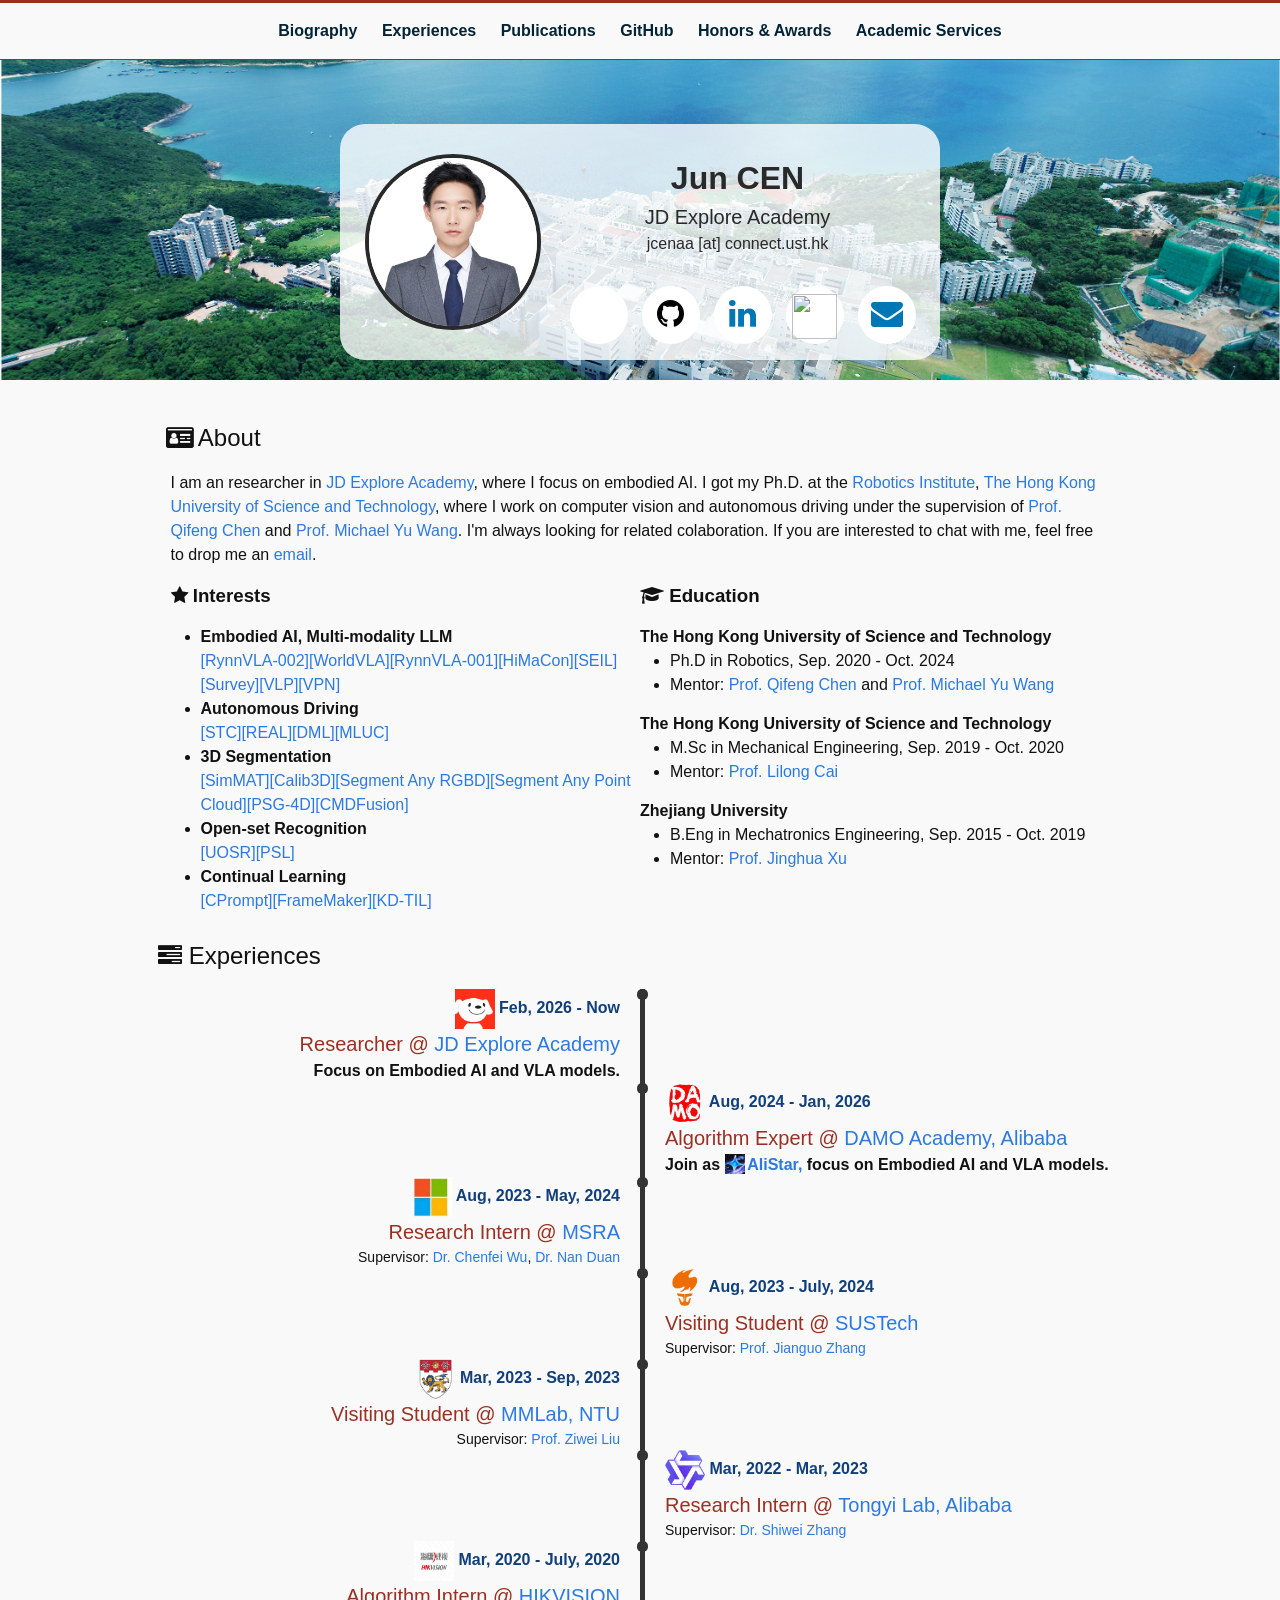
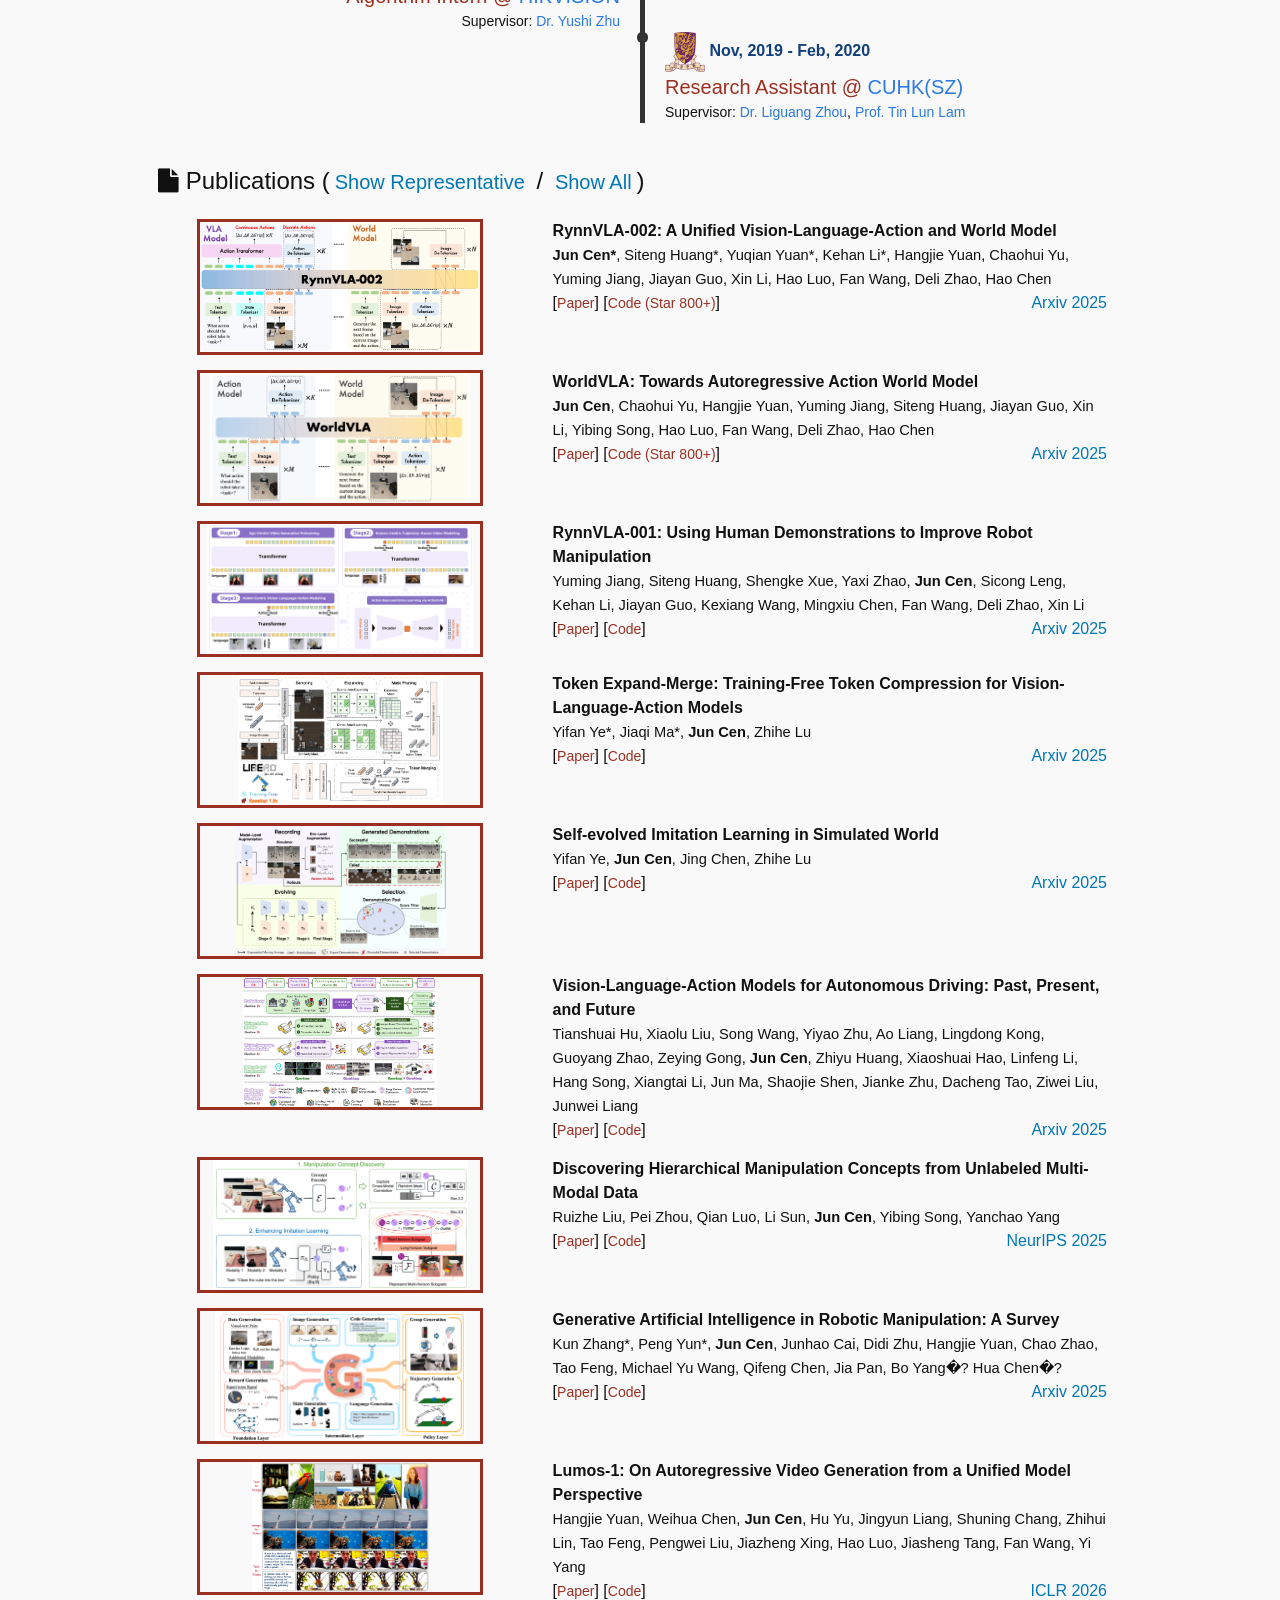
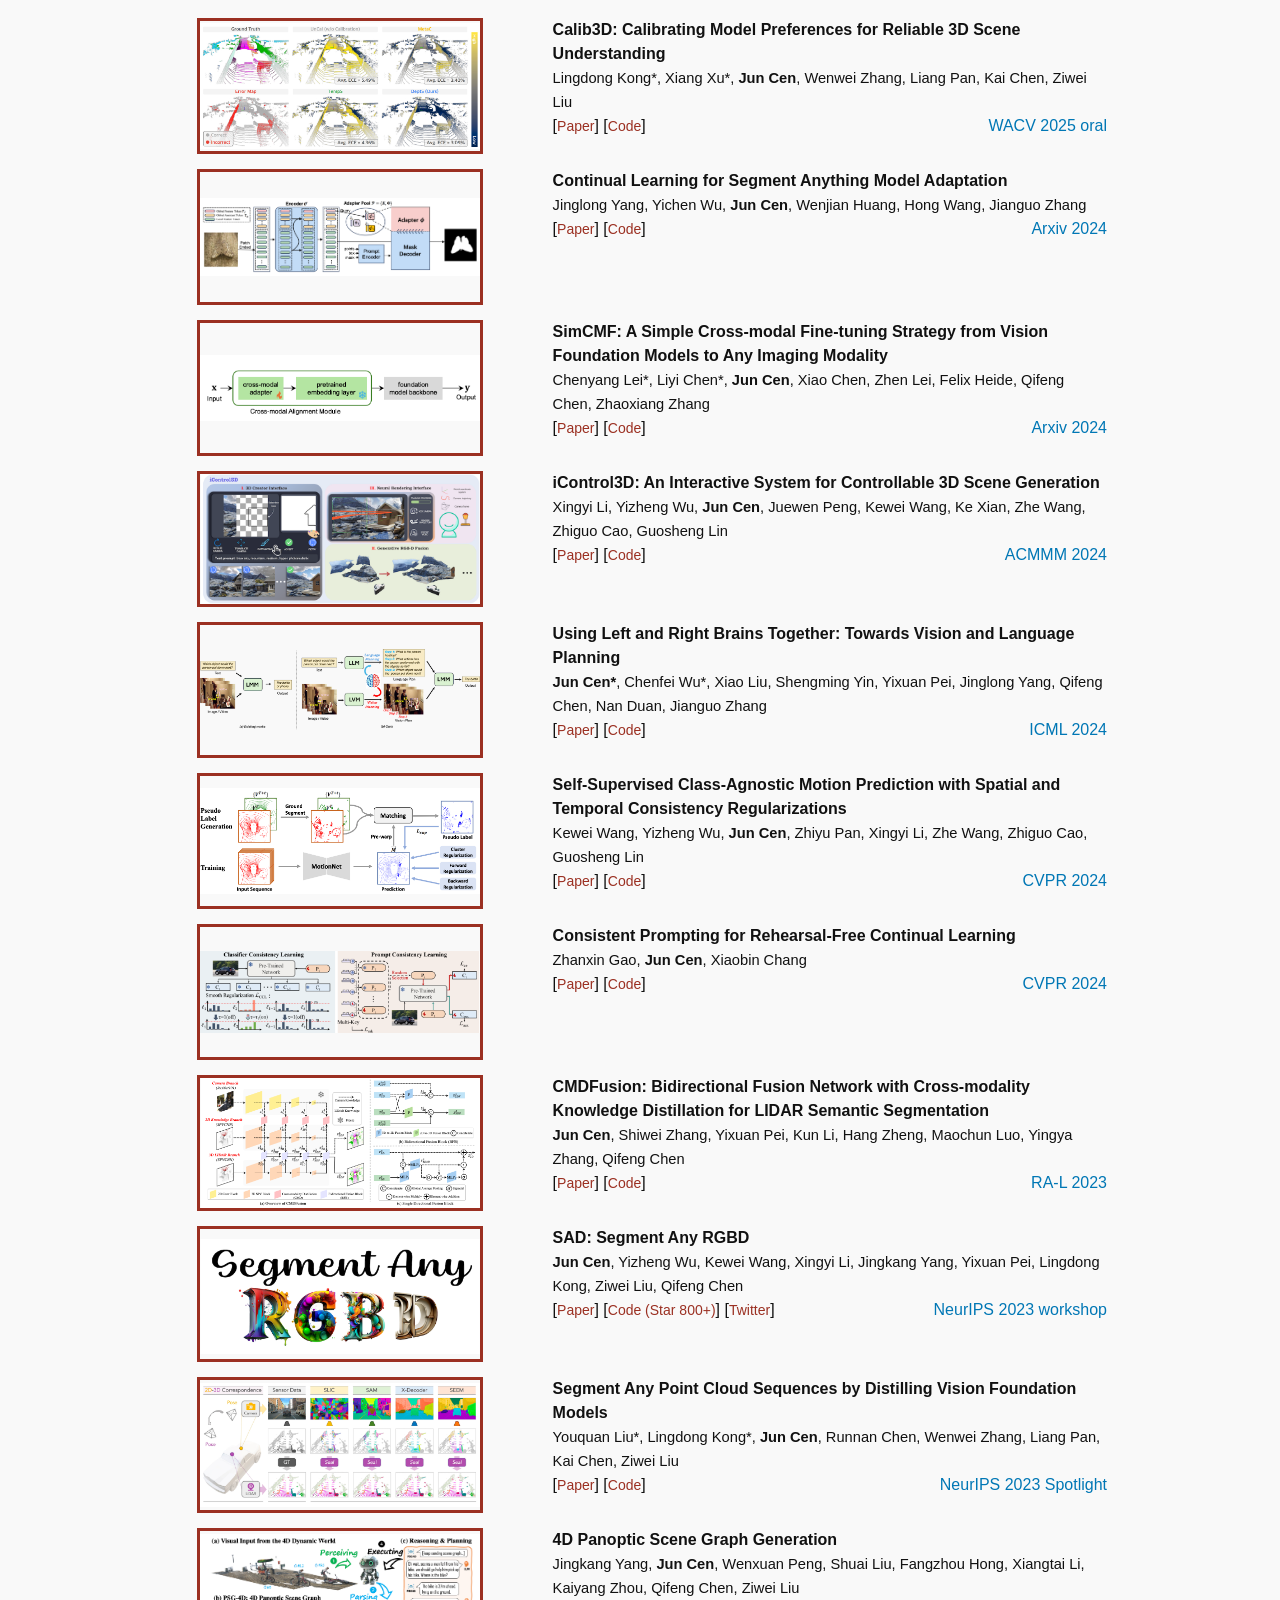
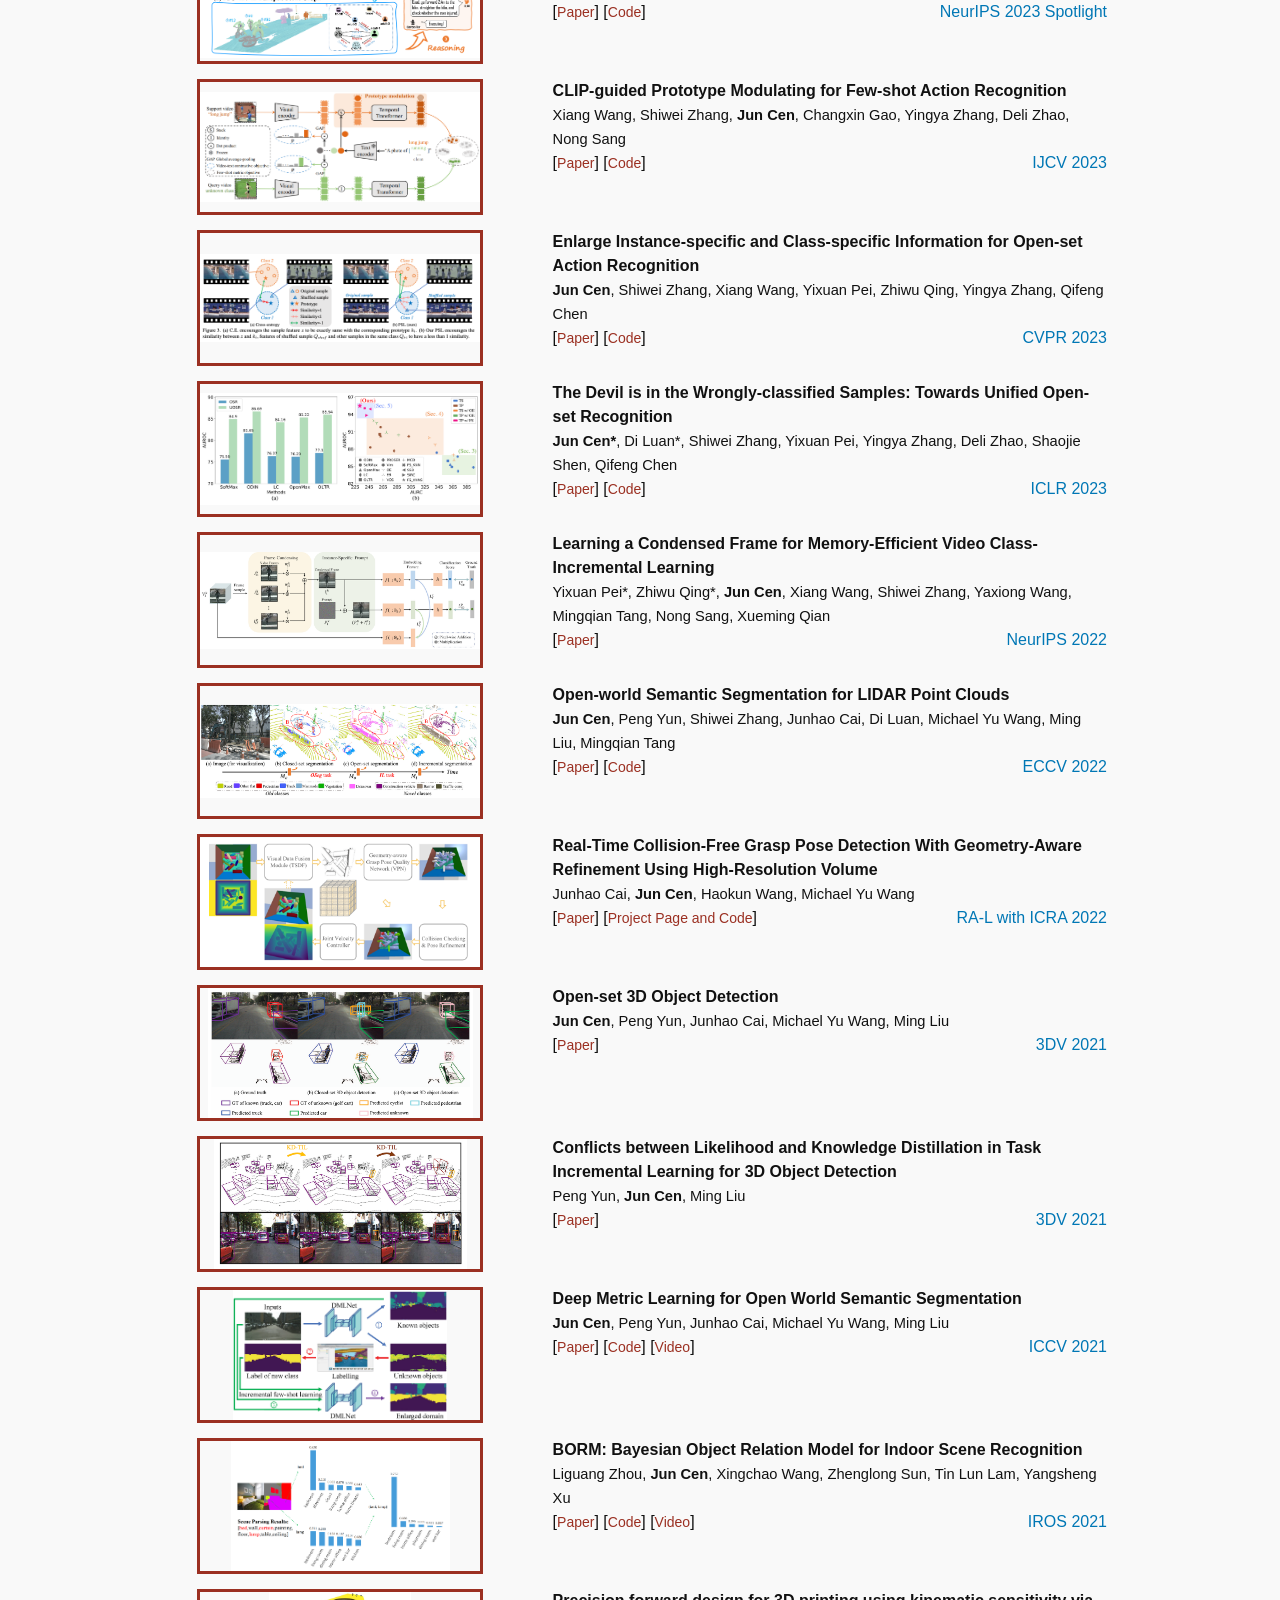
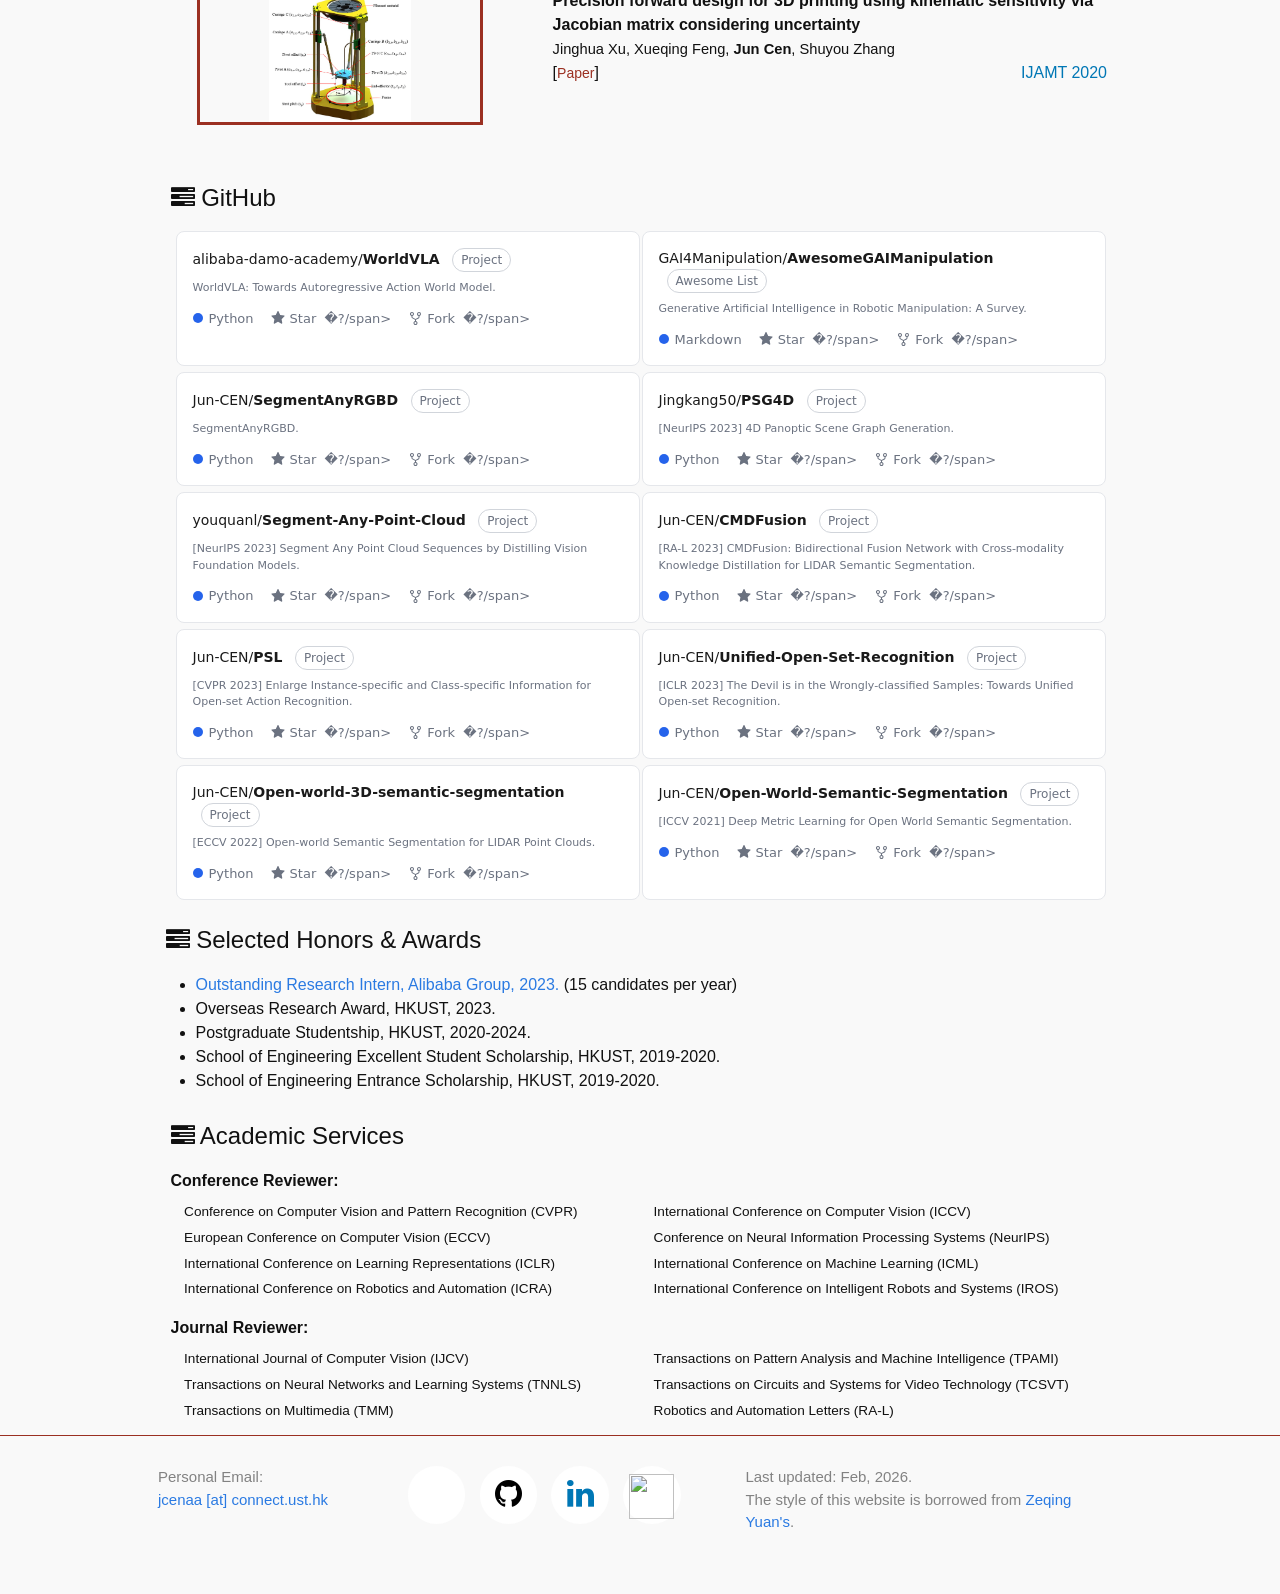
==== commit f3ad74ac: "Fix avatar image path in public" ====
--- a/public/index.html
+++ b/public/index.html
@@ -64,7 +64,7 @@
     /* 为所有列表项设置样式 */
     li.indented {
         position: relative;
-        padding-left: 90px; /* 这是对齐效果的关键，可以根据实际内容调整这个值 */
+        padding-left: 90px; /* 这是对齐效果的关键，可以根据实际内容调整这个�?*/
     }
 
     li.indented::before {
@@ -151,7 +151,7 @@
             <i class="ai ai-cv icon-github"></i>
             <span></span>
           </a> -->
-          <a href="https://www.xiaohongshu.com/user/profile/616ae887000000000201f2fa" class="icon-button xiaohongshu" aria-label="小红书" target="_blank" rel="noopener noreferrer">
+          <a href="https://www.xiaohongshu.com/user/profile/616ae887000000000201f2fa" class="icon-button xiaohongshu" aria-label="小红�? target="_blank" rel="noopener noreferrer">
             <i> <img src="https://cdn.simpleicons.org/xiaohongshu/FF2D55" alt="" width="45" height="45" style="vertical-align:middle;"> </i>
             <span></span>
           </a>
@@ -620,7 +620,7 @@
             </div>
             <div class="authors">
               <font style="font-size: 11pt;">
-                Kun Zhang*, Peng Yun*, <b>Jun Cen</b>, Junhao Cai, Didi Zhu, Hangjie Yuan, Chao Zhao, Tao Feng, Michael Yu Wang, Qifeng Chen, Jia Pan, Bo Yang†, Hua Chen†
+                Kun Zhang*, Peng Yun*, <b>Jun Cen</b>, Junhao Cai, Didi Zhu, Hangjie Yuan, Chao Zhao, Tao Feng, Michael Yu Wang, Qifeng Chen, Jia Pan, Bo Yang�? Hua Chen�?
               </font>
             </div>
             <div class="publish">
@@ -1236,12 +1236,12 @@
         const res = await fetch(`https://api.github.com/repos/${owner}/${repo}`);
         if (!res.ok) throw new Error("GitHub API error");
         const data = await res.json();
-        document.getElementById(starId).innerText = data.stargazers_count ?? "–";
-        document.getElementById(forkId).innerText = data.forks_count ?? "–";
+        document.getElementById(starId).innerText = data.stargazers_count ?? "�?;
+        document.getElementById(forkId).innerText = data.forks_count ?? "�?;
       } catch (e) {
         console.error(`Failed to load stats for ${owner}/${repo}`, e);
-        document.getElementById(starId).innerText = "–";
-        document.getElementById(forkId).innerText = "–";
+        document.getElementById(starId).innerText = "�?;
+        document.getElementById(forkId).innerText = "�?;
       }
     }
   }
@@ -1281,7 +1281,7 @@
                 26.1-36.9l-43.4-252.9 183.7-179.1c5-4.9 
                 8.3-11.3 9.3-18.3 2.7-17.5-9.5-33.7-27-36.3z"></path>
               </svg>
-              Star &nbsp;  <span id="star-count">–</span>
+              Star &nbsp;  <span id="star-count">�?/span>
             </a>
             <a href="https://github.com/alibaba-damo-academy/WorldVLA/network/members" target="_blank">
               <svg fill="currentColor" viewBox="0 0 16 16" xmlns="http://www.w3.org/2000/svg">
@@ -1295,7 +1295,7 @@
                 1 2 0zM12 5a1 1 0 1 1 0-2 1 1 0 0 1 0 2z">
                 </path>
               </svg>
-              Fork &nbsp; <span id="fork-count">–</span>
+              Fork &nbsp; <span id="fork-count">�?/span>
             </a>
           </div>
         </div>
@@ -1322,7 +1322,7 @@
                 26.1-36.9l-43.4-252.9 183.7-179.1c5-4.9 
                 8.3-11.3 9.3-18.3 2.7-17.5-9.5-33.7-27-36.3z"></path>
               </svg>
-              Star &nbsp;<span id="star-count-2">–</span>
+              Star &nbsp;<span id="star-count-2">�?/span>
             </a>
             <a href="https://github.com/GAI4Manipulation/AwesomeGAIManipulation/network/members" target="_blank">
               <svg fill="currentColor" viewBox="0 0 16 16" xmlns="http://www.w3.org/2000/svg">
@@ -1336,7 +1336,7 @@
                 1 2 0zM12 5a1 1 0 1 1 0-2 1 1 0 0 1 0 2z">
                 </path>
               </svg>
-              Fork &nbsp;<span id="fork-count-2">–</span>
+              Fork &nbsp;<span id="fork-count-2">�?/span>
             </a>
           </div>
         </div>
@@ -1364,7 +1364,7 @@
                 26.1-36.9l-43.4-252.9 183.7-179.1c5-4.9 
                 8.3-11.3 9.3-18.3 2.7-17.5-9.5-33.7-27-36.3z"></path>
               </svg>
-              Star &nbsp;<span id="star-count-4">–</span>
+              Star &nbsp;<span id="star-count-4">�?/span>
             </a>
             <a href="https://github.com/Jun-CEN/SegmentAnyRGBD/network/members" target="_blank">
               <svg fill="currentColor" viewBox="0 0 16 16" xmlns="http://www.w3.org/2000/svg">
@@ -1378,7 +1378,7 @@
                 1 2 0zM12 5a1 1 0 1 1 0-2 1 1 0 0 1 0 2z">
                 </path>
               </svg>
-              Fork &nbsp;<span id="fork-count-4">–</span>
+              Fork &nbsp;<span id="fork-count-4">�?/span>
             </a>
           </div>
         </div>
@@ -1406,7 +1406,7 @@
                 26.1-36.9l-43.4-252.9 183.7-179.1c5-4.9 
                 8.3-11.3 9.3-18.3 2.7-17.5-9.5-33.7-27-36.3z"></path>
               </svg>
-              Star &nbsp;<span id="star-count-9">–</span>
+              Star &nbsp;<span id="star-count-9">�?/span>
             </a>
             <a href="https://github.com/Jingkang50/PSG4D/network/members" target="_blank">
               <svg fill="currentColor" viewBox="0 0 16 16" xmlns="http://www.w3.org/2000/svg">
@@ -1420,7 +1420,7 @@
                 1 2 0zM12 5a1 1 0 1 1 0-2 1 1 0 0 1 0 2z">
                 </path>
               </svg>
-              Fork &nbsp;<span id="fork-count-9">–</span>
+              Fork &nbsp;<span id="fork-count-9">�?/span>
             </a>
           </div>
         </div>
@@ -1449,7 +1449,7 @@
                 26.1-36.9l-43.4-252.9 183.7-179.1c5-4.9 
                 8.3-11.3 9.3-18.3 2.7-17.5-9.5-33.7-27-36.3z"></path>
               </svg>
-              Star &nbsp;<span id="star-count-10">–</span>
+              Star &nbsp;<span id="star-count-10">�?/span>
             </a>
             <a href="https://github.com/youquanl/Segment-Any-Point-Cloud/network/members" target="_blank">
               <svg fill="currentColor" viewBox="0 0 16 16" xmlns="http://www.w3.org/2000/svg">
@@ -1463,7 +1463,7 @@
                 1 2 0zM12 5a1 1 0 1 1 0-2 1 1 0 0 1 0 2z">
                 </path>
               </svg>
-              Fork &nbsp;<span id="fork-count-10">–</span>
+              Fork &nbsp;<span id="fork-count-10">�?/span>
             </a>
           </div>
         </div>
@@ -1490,7 +1490,7 @@
                 26.1-36.9l-43.4-252.9 183.7-179.1c5-4.9 
                 8.3-11.3 9.3-18.3 2.7-17.5-9.5-33.7-27-36.3z"></path>
               </svg>
-              Star &nbsp;<span id="star-count-3">–</span>
+              Star &nbsp;<span id="star-count-3">�?/span>
             </a>
             <a href="https://github.com/Jun-CEN/CMDFusion/network/members" target="_blank">
               <svg fill="currentColor" viewBox="0 0 16 16" xmlns="http://www.w3.org/2000/svg">
@@ -1504,7 +1504,7 @@
                 1 2 0zM12 5a1 1 0 1 1 0-2 1 1 0 0 1 0 2z">
                 </path>
               </svg>
-              Fork &nbsp;<span id="fork-count-3">–</span>
+              Fork &nbsp;<span id="fork-count-3">�?/span>
             </a>
           </div>
         </div>
@@ -1532,7 +1532,7 @@
                 26.1-36.9l-43.4-252.9 183.7-179.1c5-4.9 
                 8.3-11.3 9.3-18.3 2.7-17.5-9.5-33.7-27-36.3z"></path>
               </svg>
-              Star &nbsp;<span id="star-count-5">–</span>
+              Star &nbsp;<span id="star-count-5">�?/span>
             </a>
             <a href="https://github.com/Jun-CEN/PSL/network/members" target="_blank">
               <svg fill="currentColor" viewBox="0 0 16 16" xmlns="http://www.w3.org/2000/svg">
@@ -1546,7 +1546,7 @@
                 1 2 0zM12 5a1 1 0 1 1 0-2 1 1 0 0 1 0 2z">
                 </path>
               </svg>
-              Fork &nbsp;<span id="fork-count-5">–</span>
+              Fork &nbsp;<span id="fork-count-5">�?/span>
             </a>
           </div>
         </div>
@@ -1574,7 +1574,7 @@
                 26.1-36.9l-43.4-252.9 183.7-179.1c5-4.9 
                 8.3-11.3 9.3-18.3 2.7-17.5-9.5-33.7-27-36.3z"></path>
               </svg>
-              Star &nbsp;<span id="star-count-6">–</span>
+              Star &nbsp;<span id="star-count-6">�?/span>
             </a>
             <a href="https://github.com/Jun-CEN/Unified-Open-Set-Recognition/network/members" target="_blank">
               <svg fill="currentColor" viewBox="0 0 16 16" xmlns="http://www.w3.org/2000/svg">
@@ -1588,7 +1588,7 @@
                 1 2 0zM12 5a1 1 0 1 1 0-2 1 1 0 0 1 0 2z">
                 </path>
               </svg>
-              Fork &nbsp;<span id="fork-count-6">–</span>
+              Fork &nbsp;<span id="fork-count-6">�?/span>
             </a>
           </div>
         </div>
@@ -1616,7 +1616,7 @@
                 26.1-36.9l-43.4-252.9 183.7-179.1c5-4.9 
                 8.3-11.3 9.3-18.3 2.7-17.5-9.5-33.7-27-36.3z"></path>
               </svg>
-              Star &nbsp;<span id="star-count-7">–</span>
+              Star &nbsp;<span id="star-count-7">�?/span>
             </a>
             <a href="https://github.com/Jun-CEN/Open-world-3D-semantic-segmentation/network/members" target="_blank">
               <svg fill="currentColor" viewBox="0 0 16 16" xmlns="http://www.w3.org/2000/svg">
@@ -1630,7 +1630,7 @@
                 1 2 0zM12 5a1 1 0 1 1 0-2 1 1 0 0 1 0 2z">
                 </path>
               </svg>
-              Fork &nbsp;<span id="fork-count-7">–</span>
+              Fork &nbsp;<span id="fork-count-7">�?/span>
             </a>
           </div>
         </div>
@@ -1658,7 +1658,7 @@
                 26.1-36.9l-43.4-252.9 183.7-179.1c5-4.9 
                 8.3-11.3 9.3-18.3 2.7-17.5-9.5-33.7-27-36.3z"></path>
               </svg>
-              Star &nbsp;<span id="star-count-8">–</span>
+              Star &nbsp;<span id="star-count-8">�?/span>
             </a>
             <a href="https://github.com/Jun-CEN/Open-World-Semantic-Segmentation/network/members" target="_blank">
               <svg fill="currentColor" viewBox="0 0 16 16" xmlns="http://www.w3.org/2000/svg">
@@ -1672,7 +1672,7 @@
                 1 2 0zM12 5a1 1 0 1 1 0-2 1 1 0 0 1 0 2z">
                 </path>
               </svg>
-              Fork &nbsp;<span id="fork-count-8">–</span>
+              Fork &nbsp;<span id="fork-count-8">�?/span>
             </a>
           </div>
         </div>
@@ -1718,7 +1718,7 @@
   }
 
   .reviewer-column::before {
-    content: "•";
+    content: "�?;
     position: absolute;
     left: 0;
     color: #555;
@@ -1809,7 +1809,7 @@
             <i class="ai ai-cv icon-github"></i>
             <span></span>
           </a> -->
-          <a href="https://www.xiaohongshu.com/user/profile/616ae887000000000201f2fa" class="icon-button xiaohongshu" aria-label="小红书" target="_blank" rel="noopener noreferrer">
+          <a href="https://www.xiaohongshu.com/user/profile/616ae887000000000201f2fa" class="icon-button xiaohongshu" aria-label="小红�? target="_blank" rel="noopener noreferrer">
             <i> <img src="https://cdn.simpleicons.org/xiaohongshu/FF2D55" alt="" width="45" height="45" style="vertical-align:middle;"> </i>
             <span></span>
           </a>
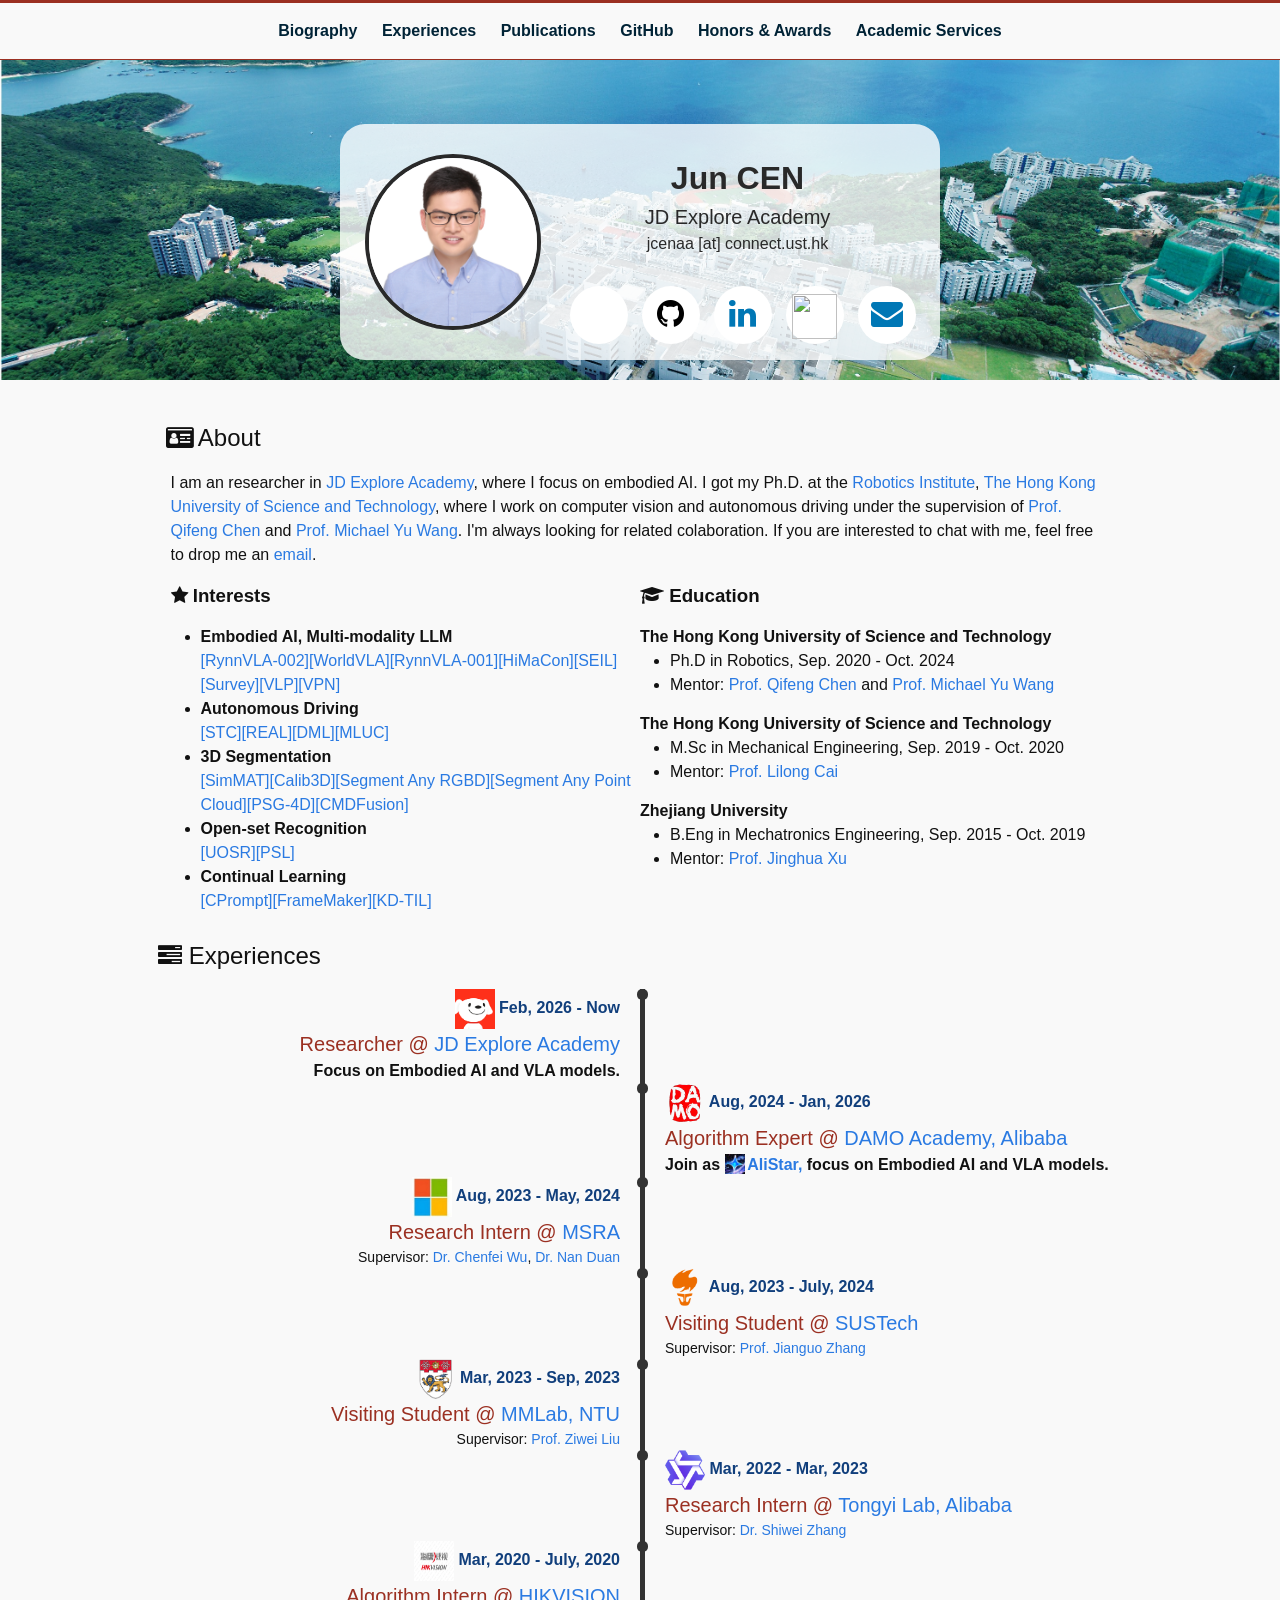
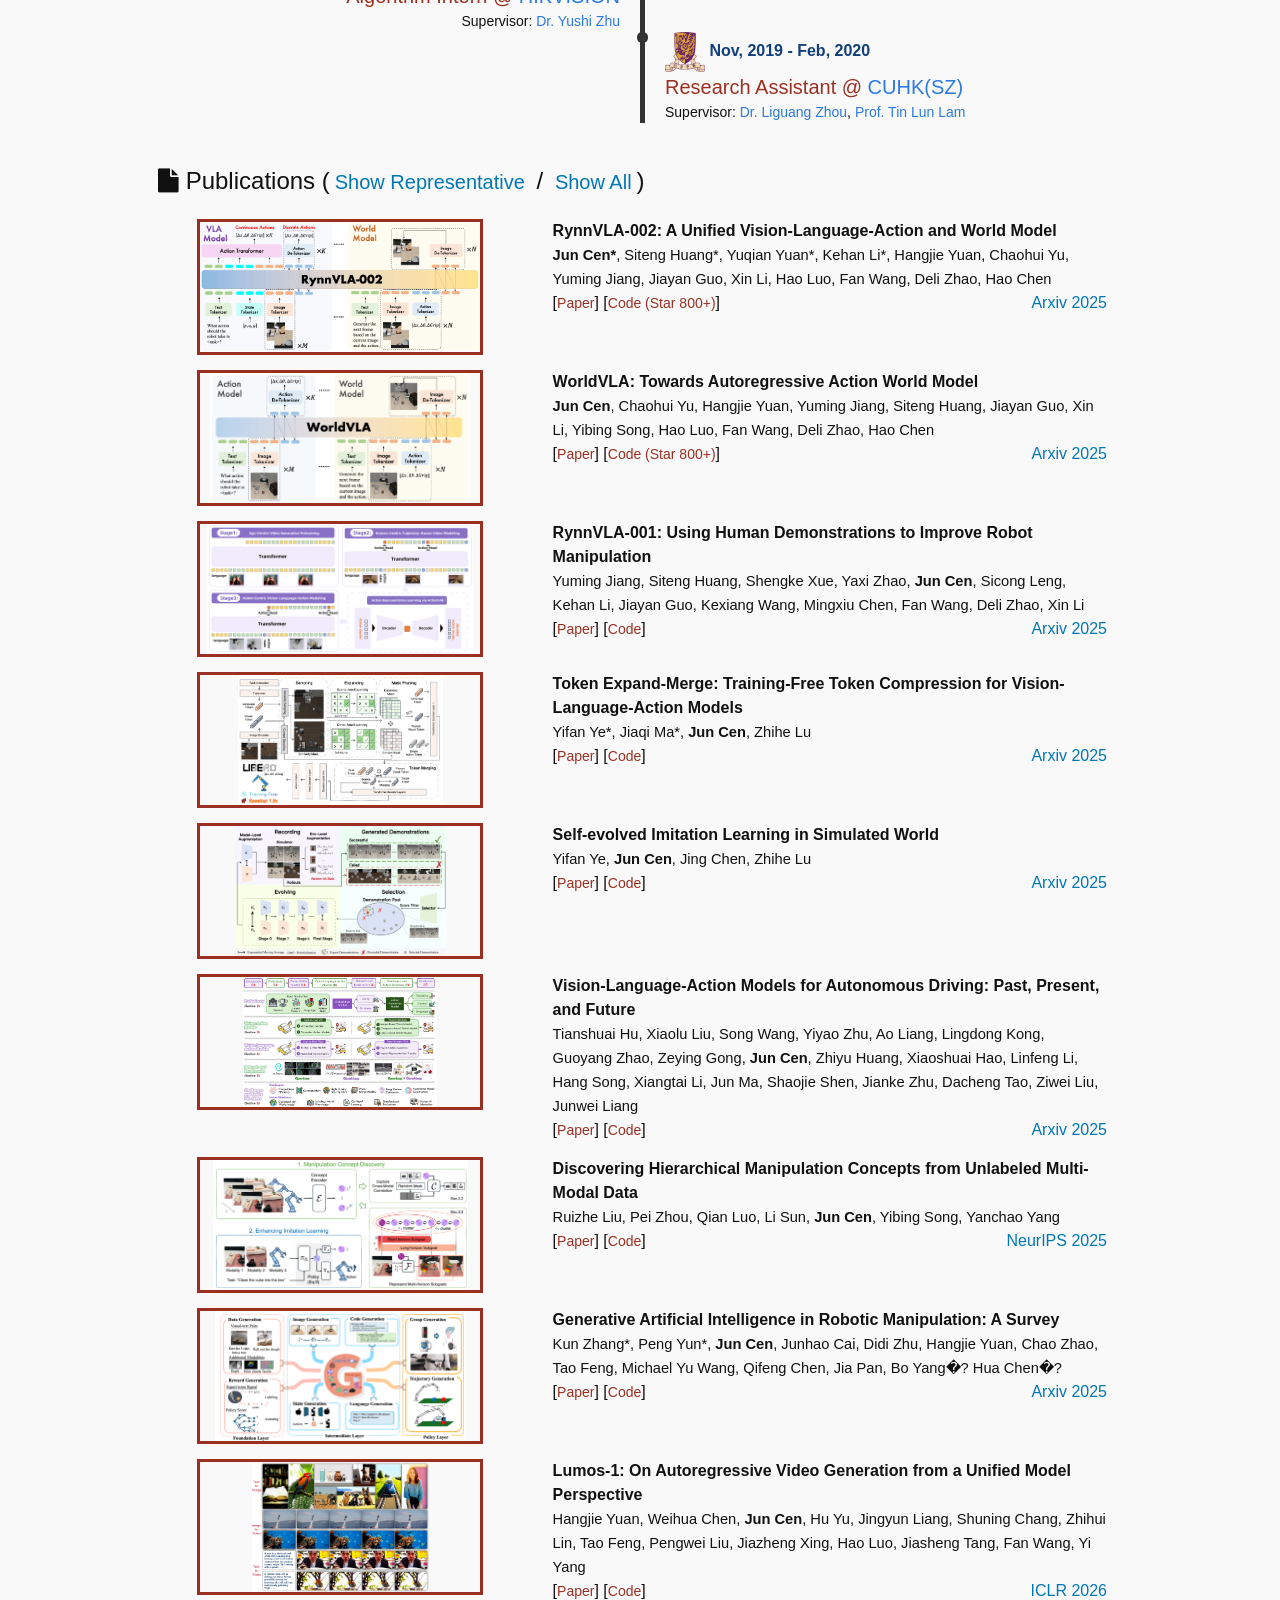
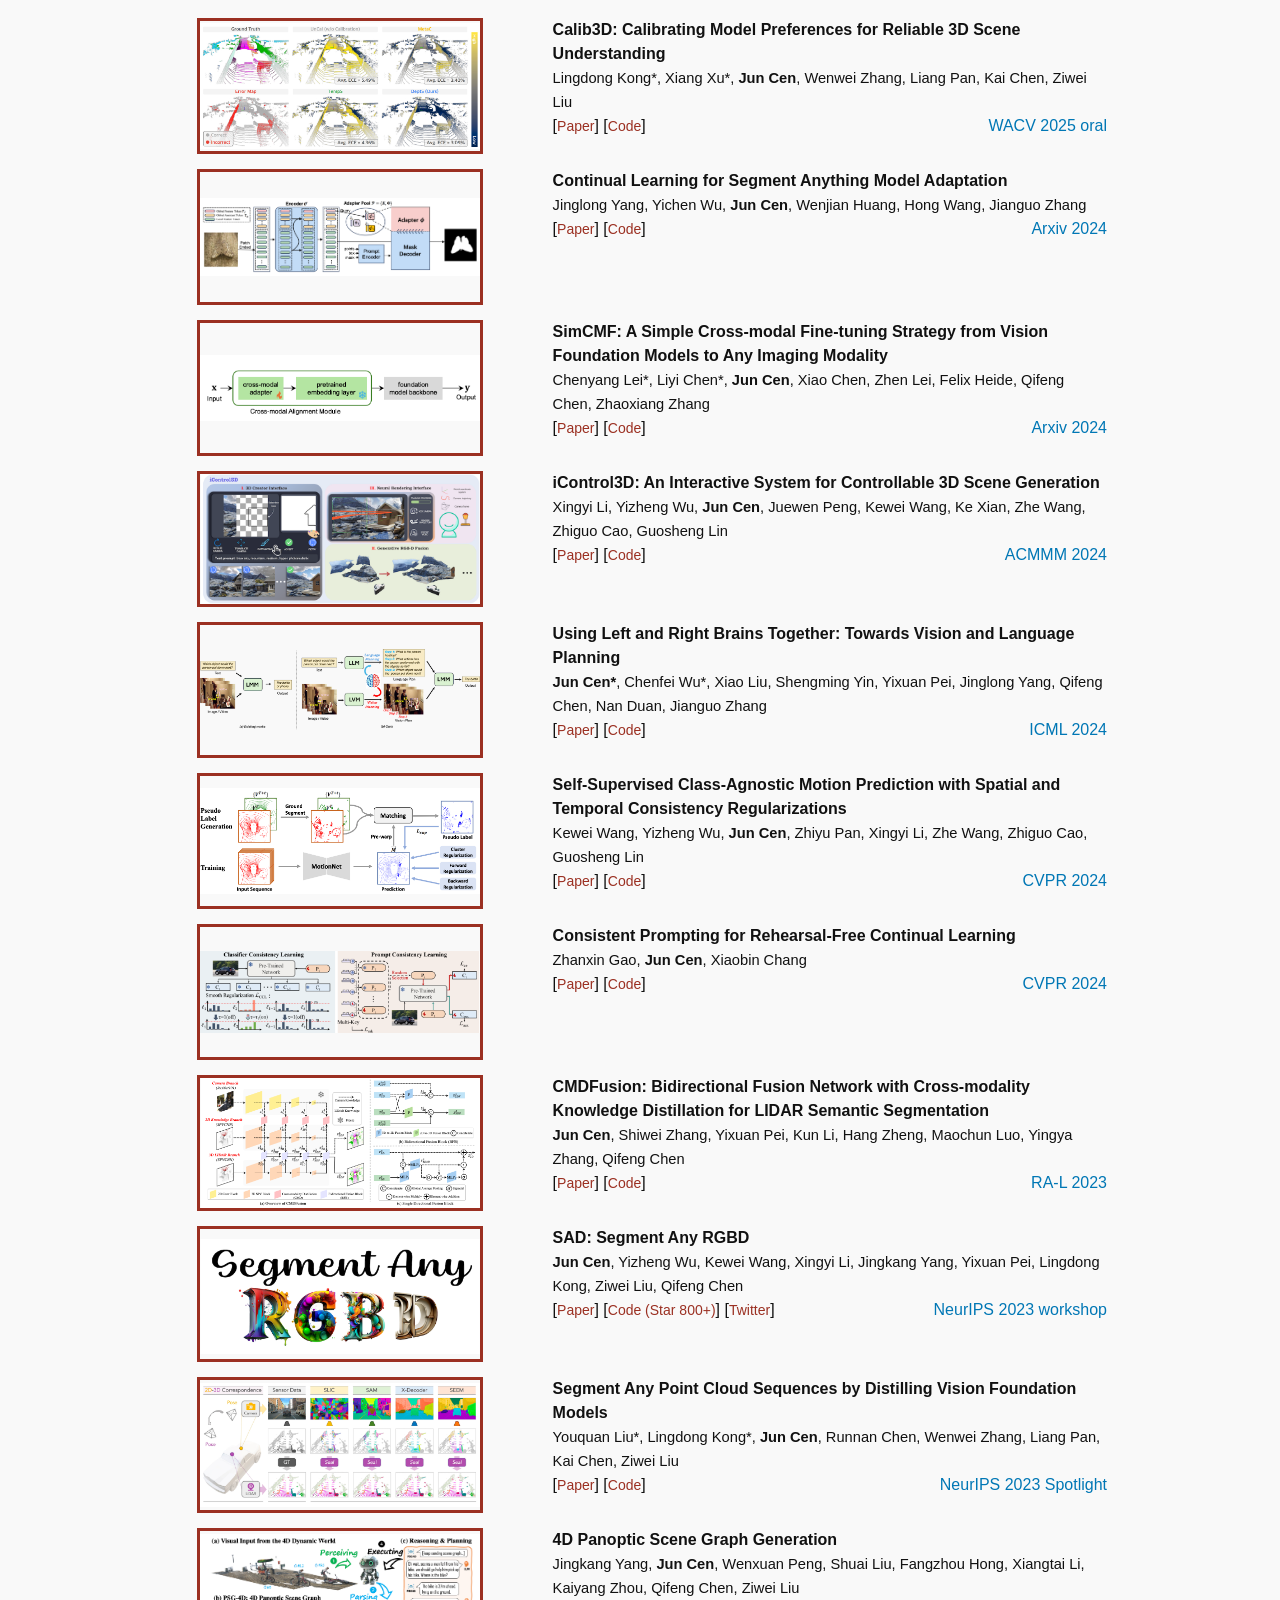
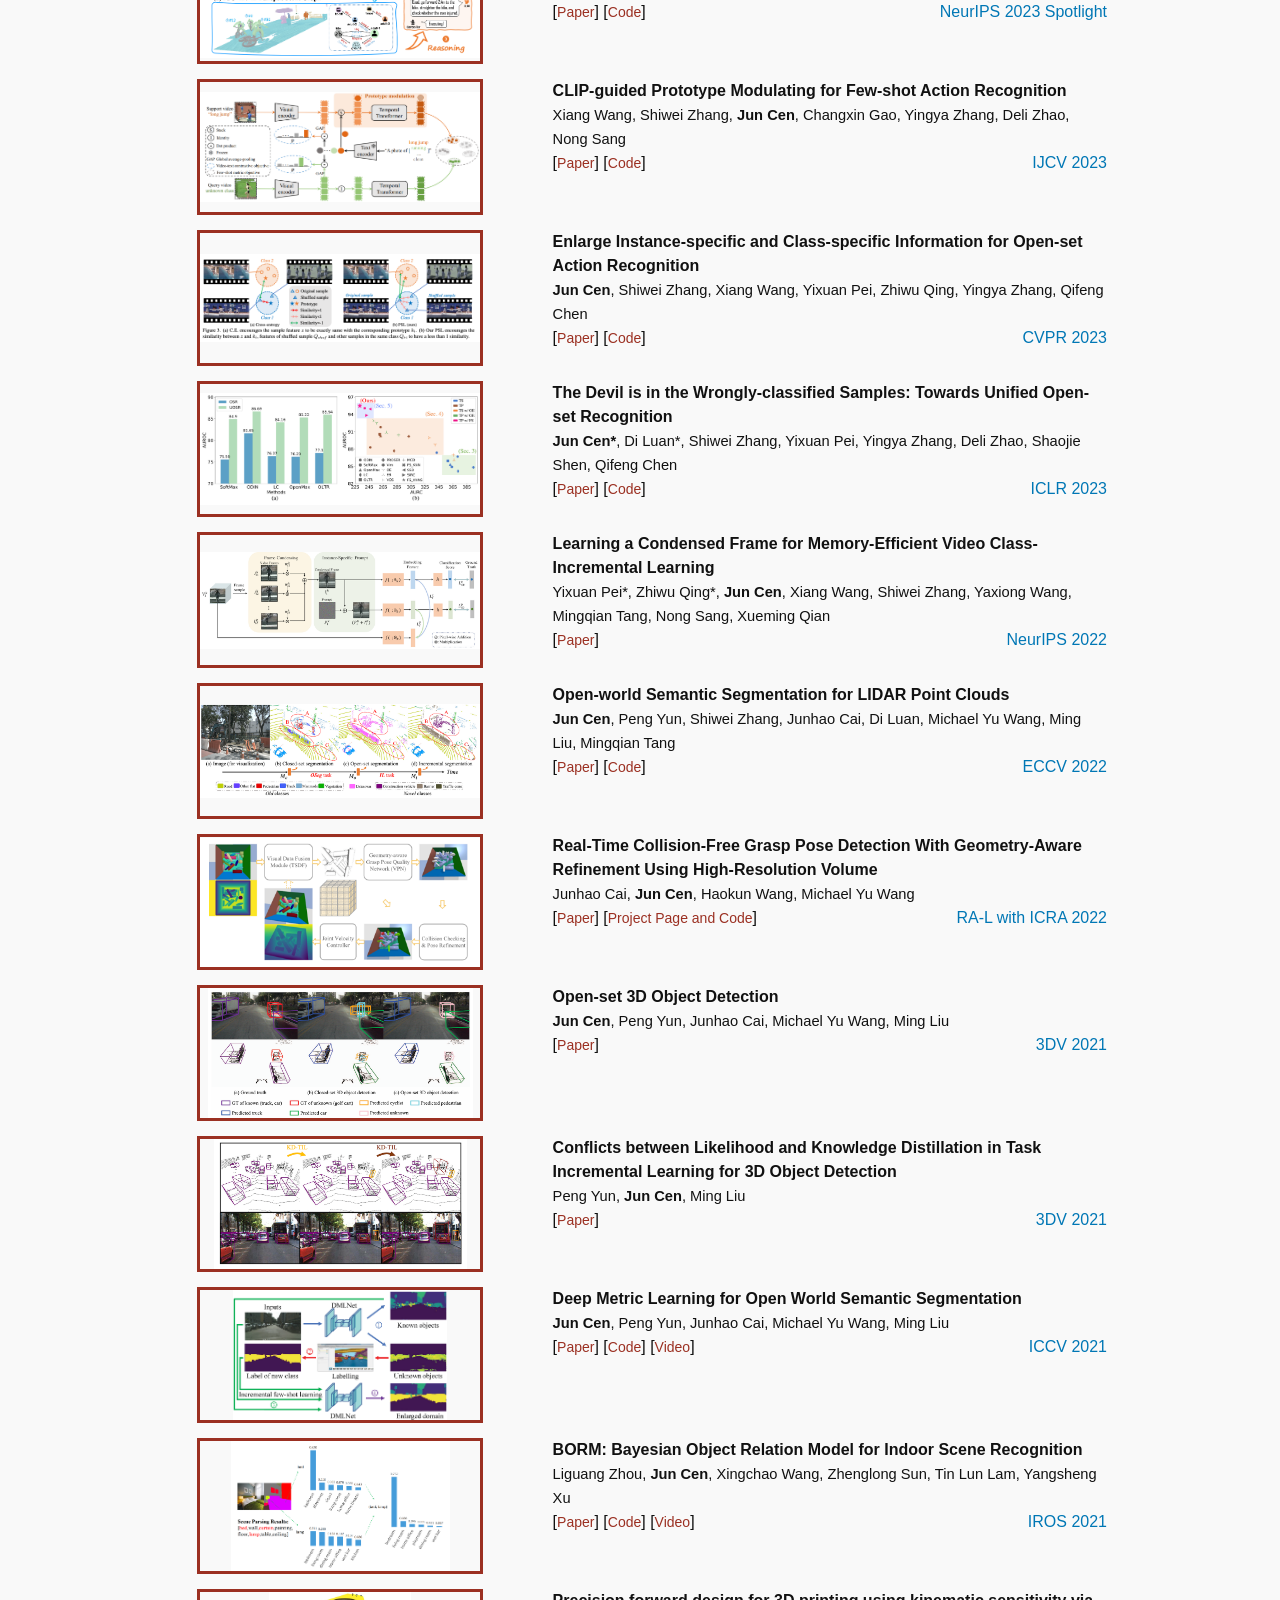
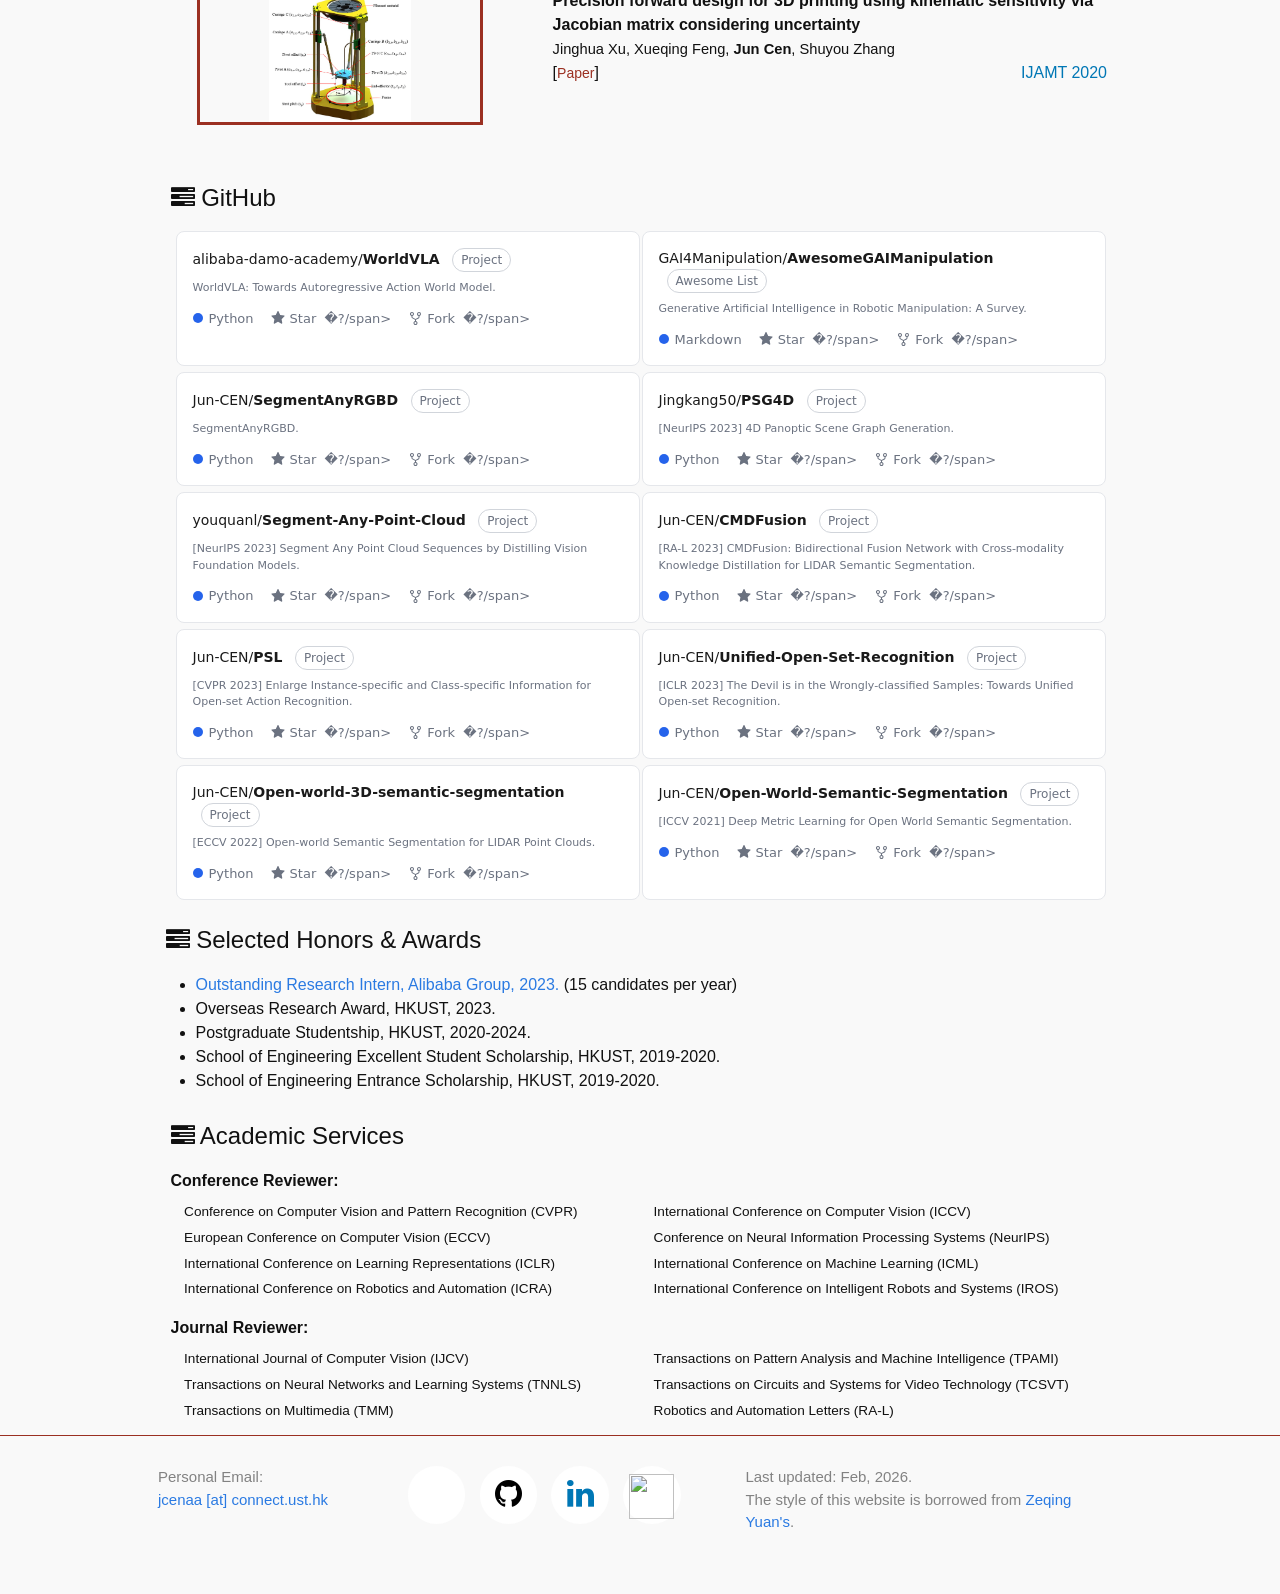
==== commit 3d5f6761: "Fix avatar filename" ====
--- a/public/index.html
+++ b/public/index.html
@@ -117,7 +117,7 @@
   <div id="profile-cover" class="cover shallow-bg img-responsive"> 
     <div id="profile-namecard" class="profile-wrapper wrapper-light">
       <div id="my-pic" class="profile-col profile-col-1">
-        <img id="profile-avatar" src="images/myself.jpg" alt="Me" class="circle-img border-dark"-/>
+        <img id="profile-avatar" src="images/myself_zxb.jpg" alt="Me" class="circle-img border-dark"-/>
       </div>
       <div id="my-contact" class="profile-col profile-col-2">
         <div id="my-name" class="text-grey-dark">
